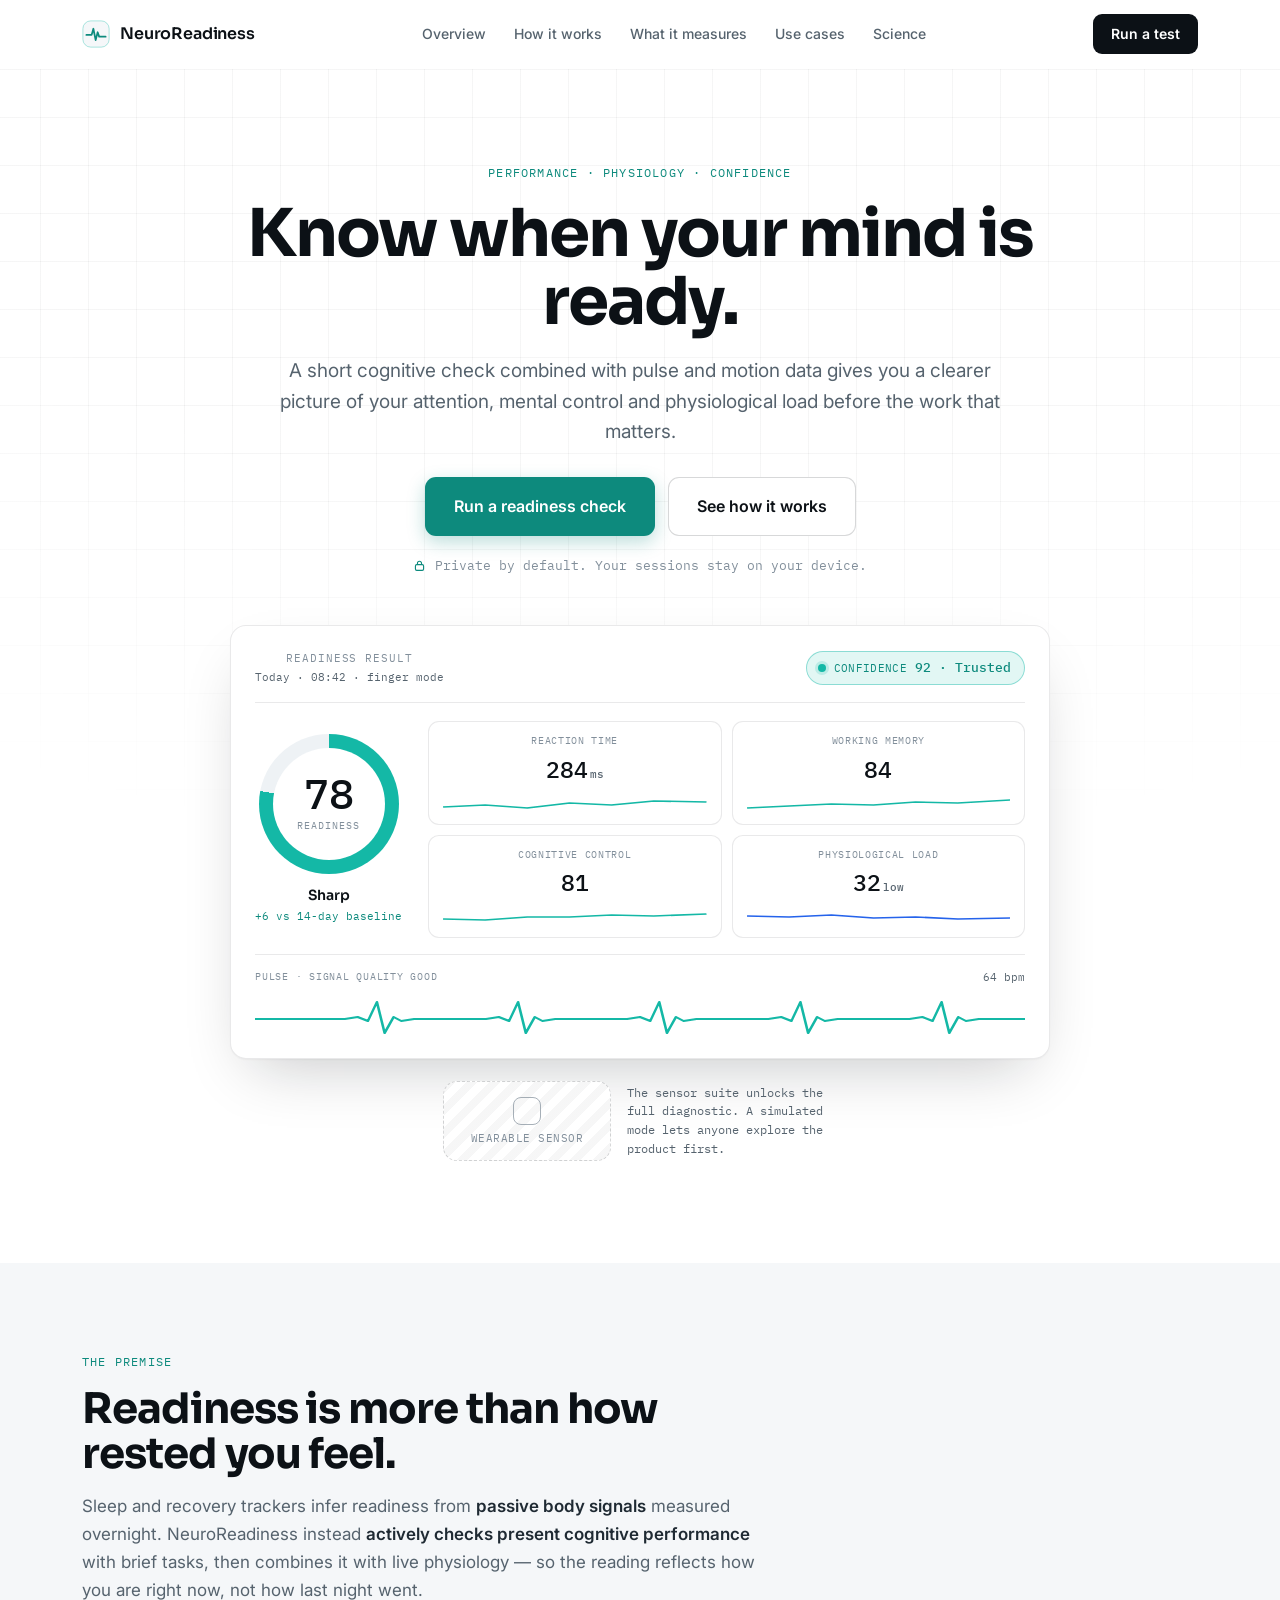
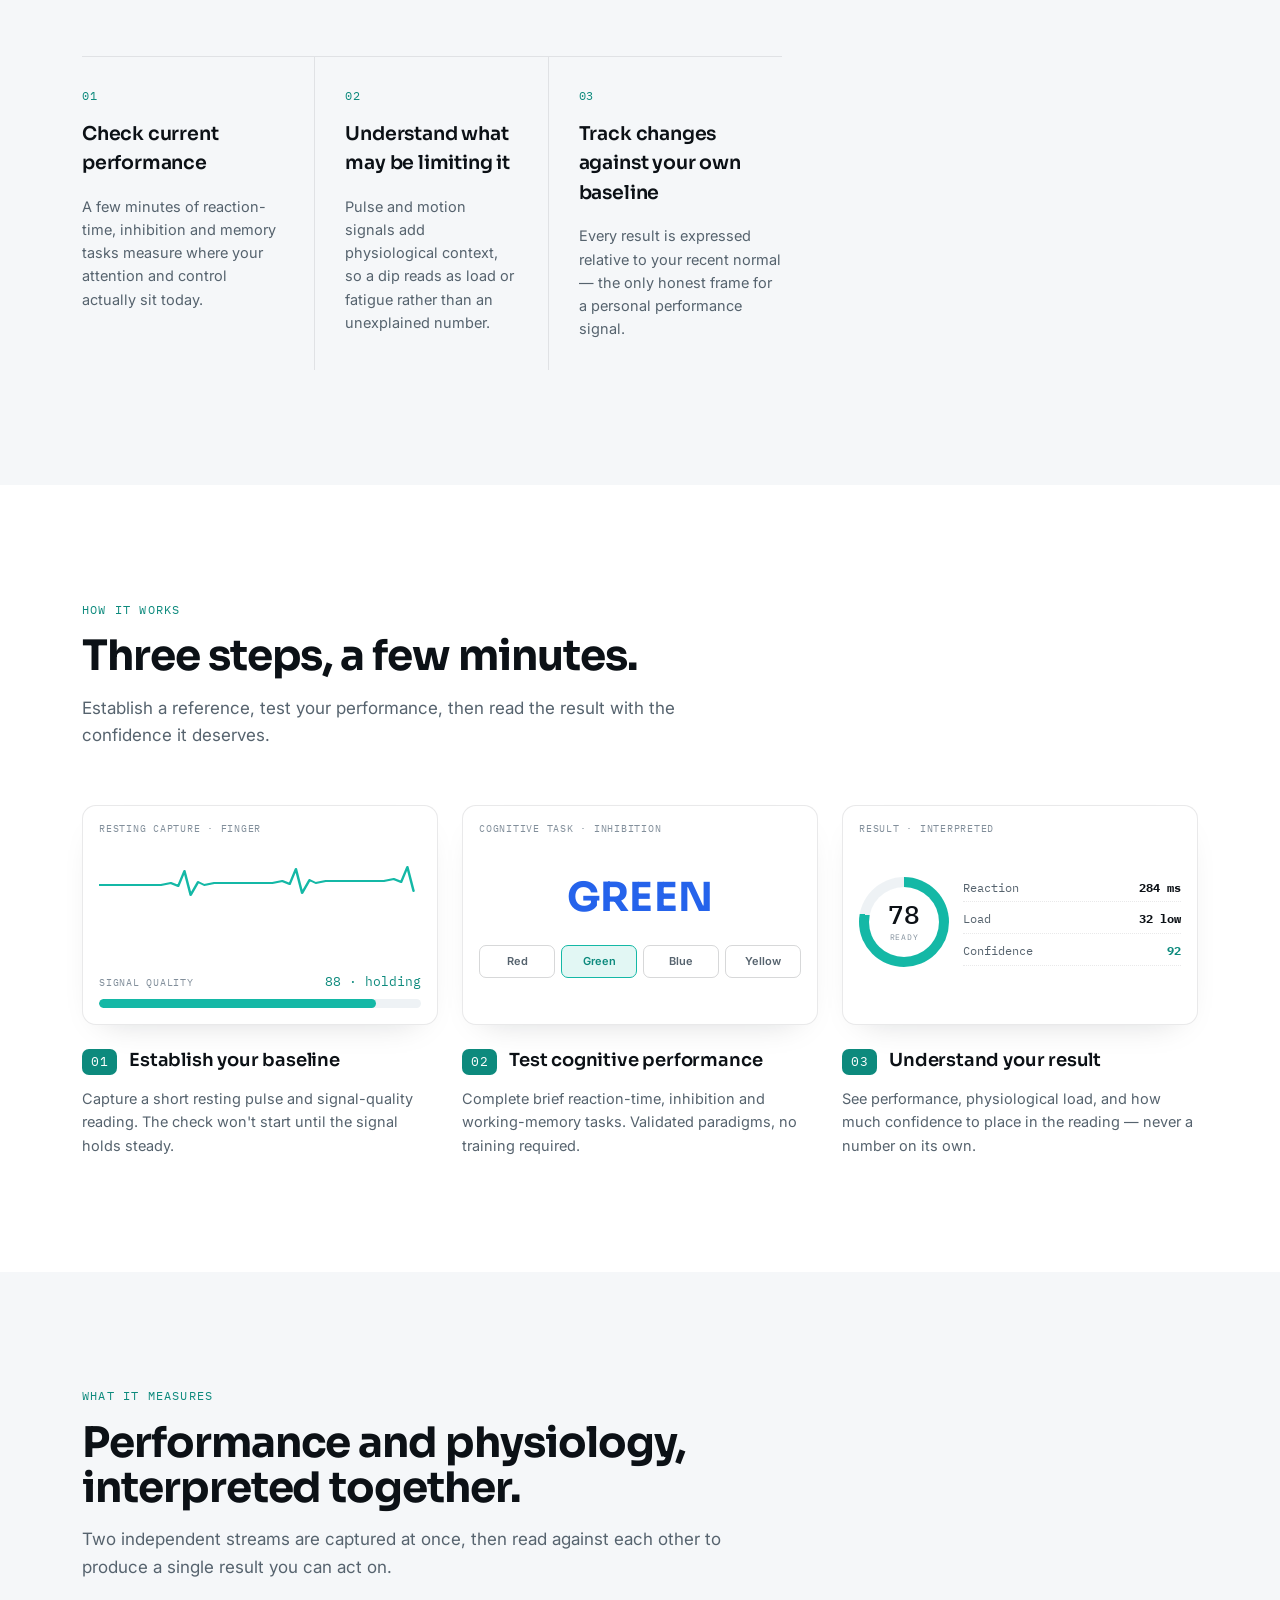
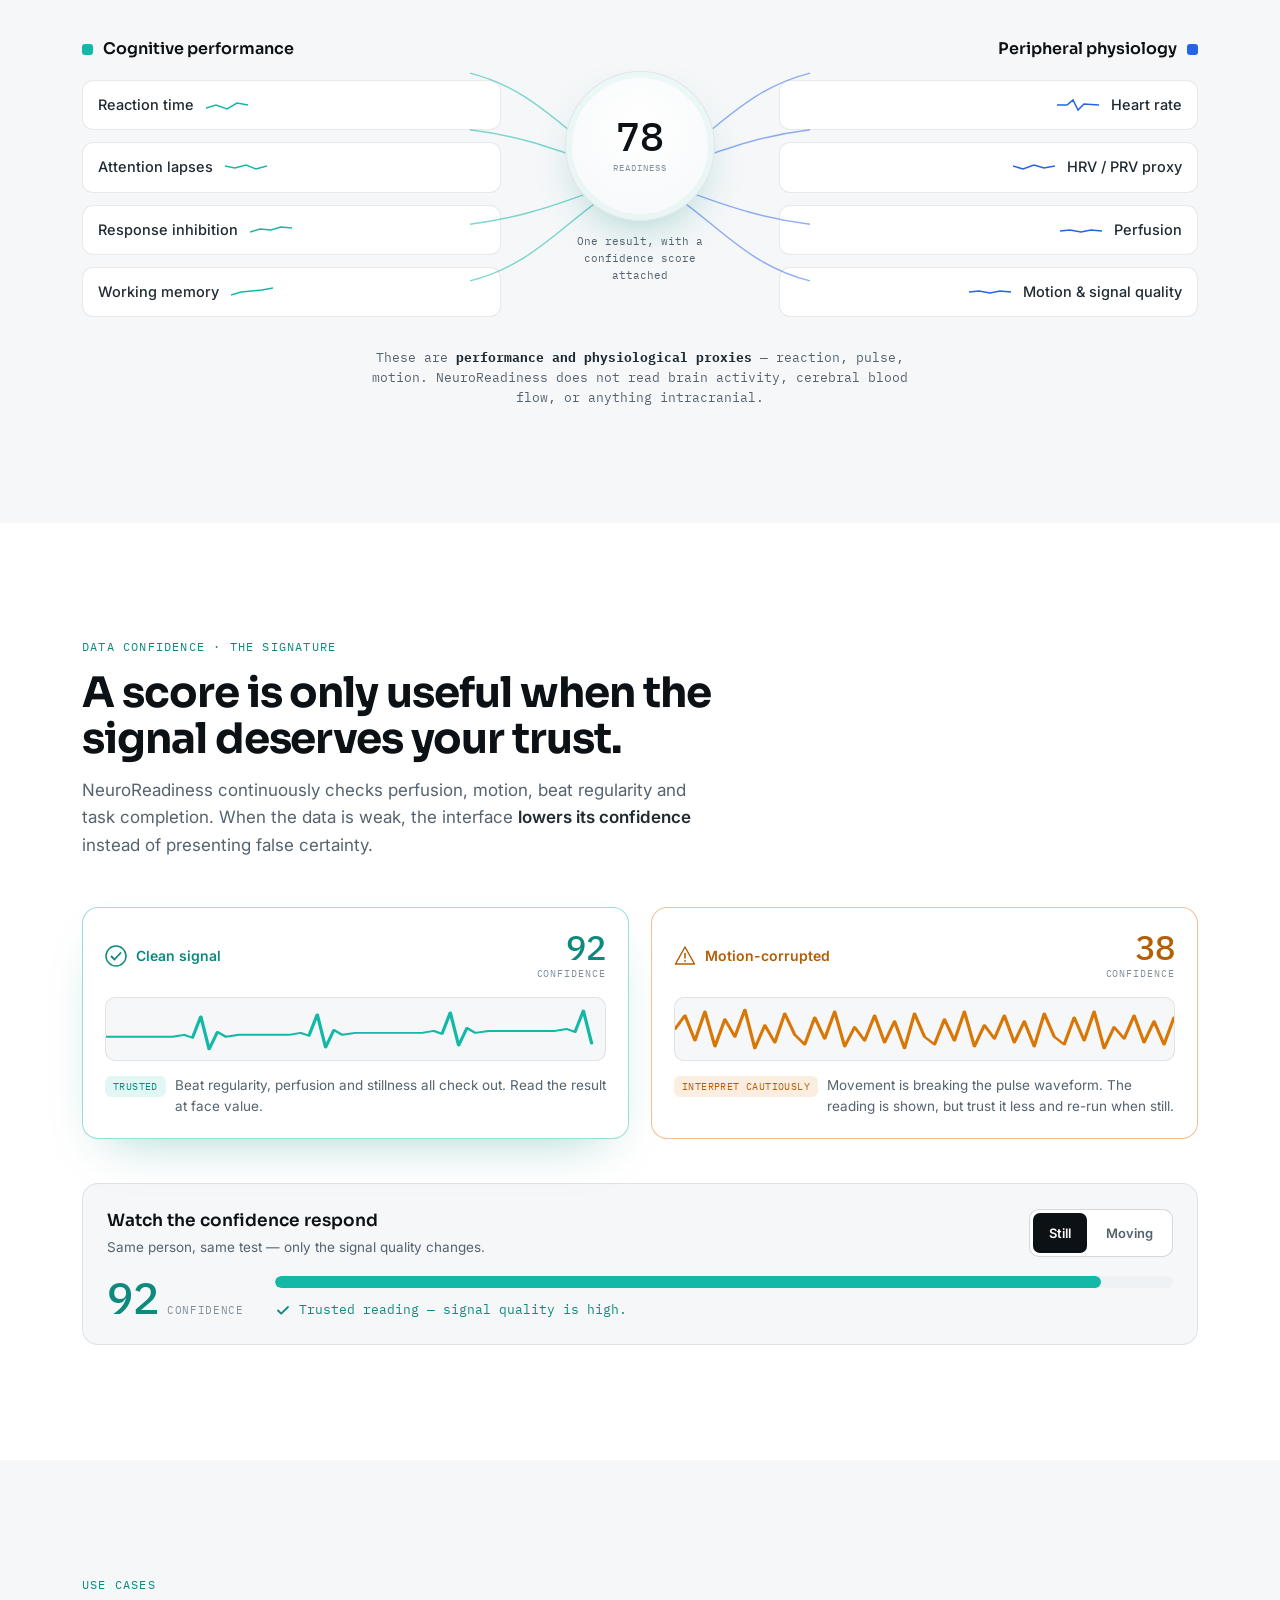
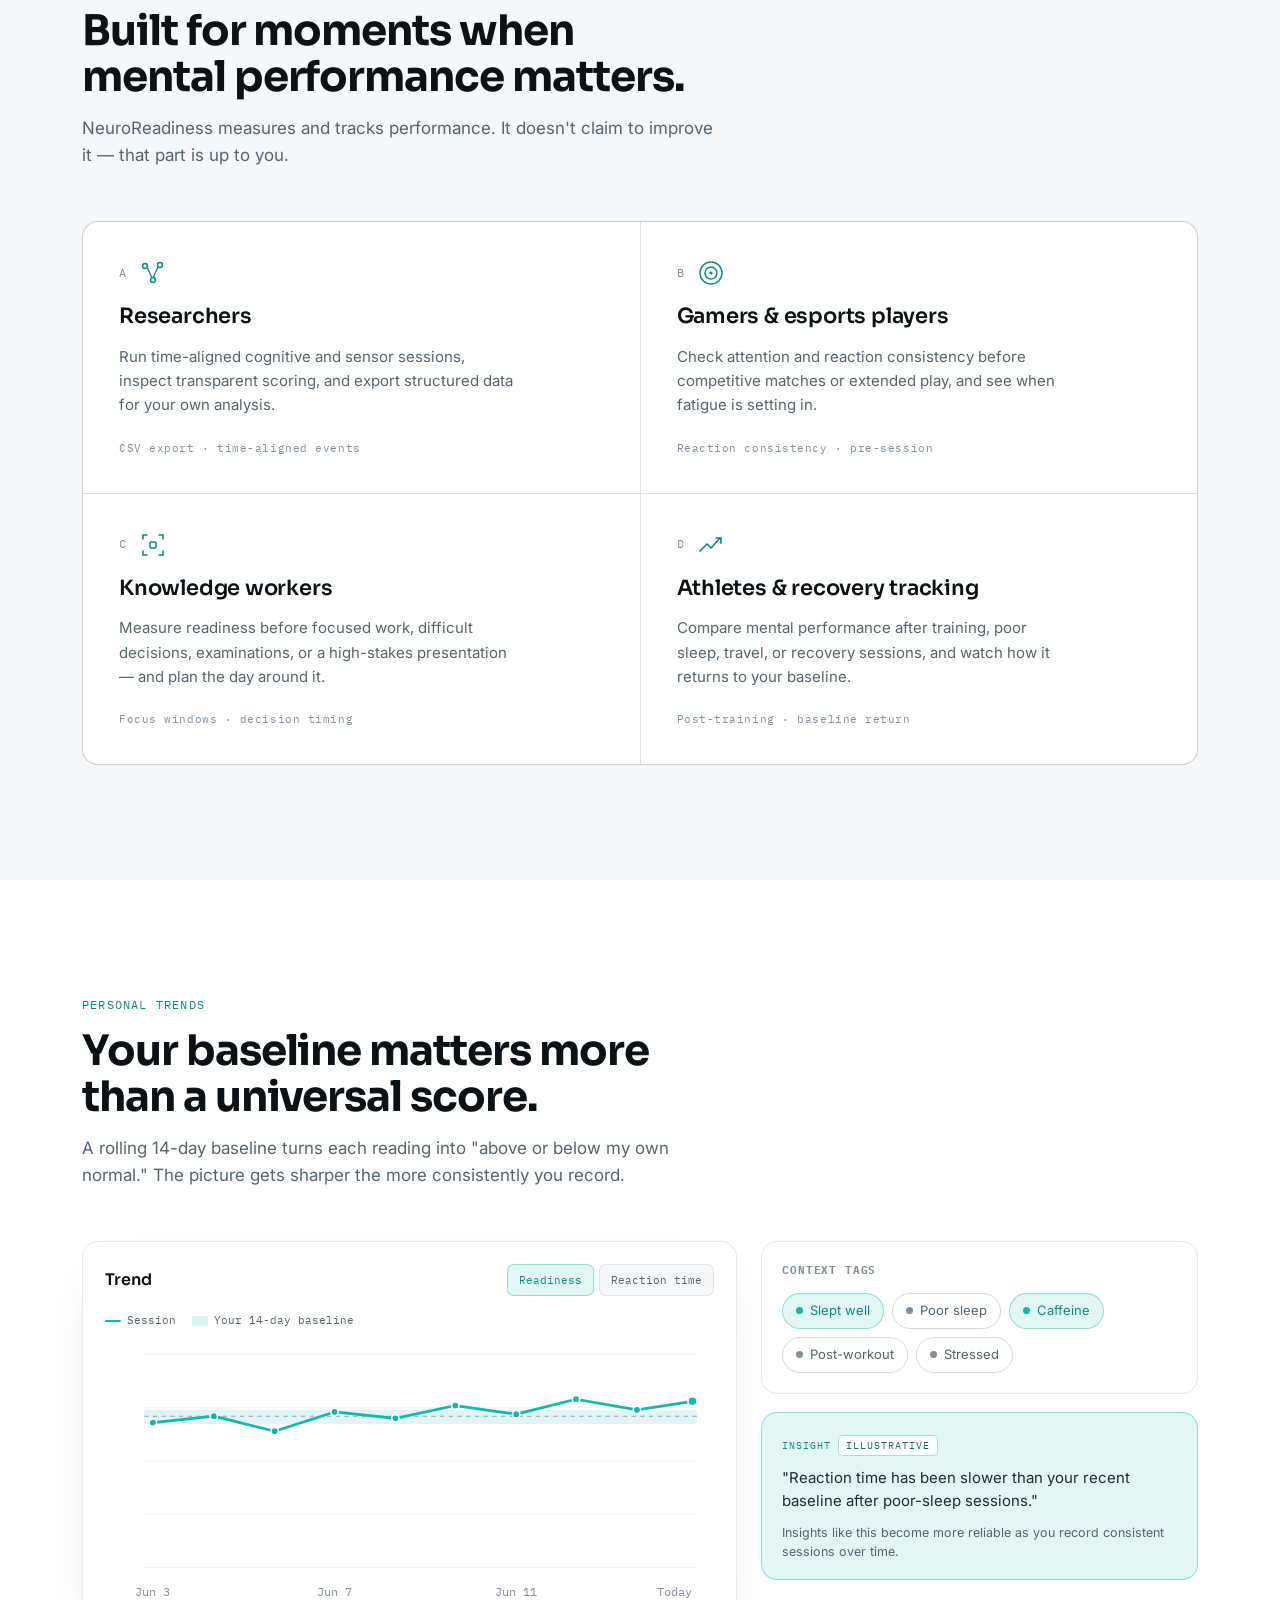
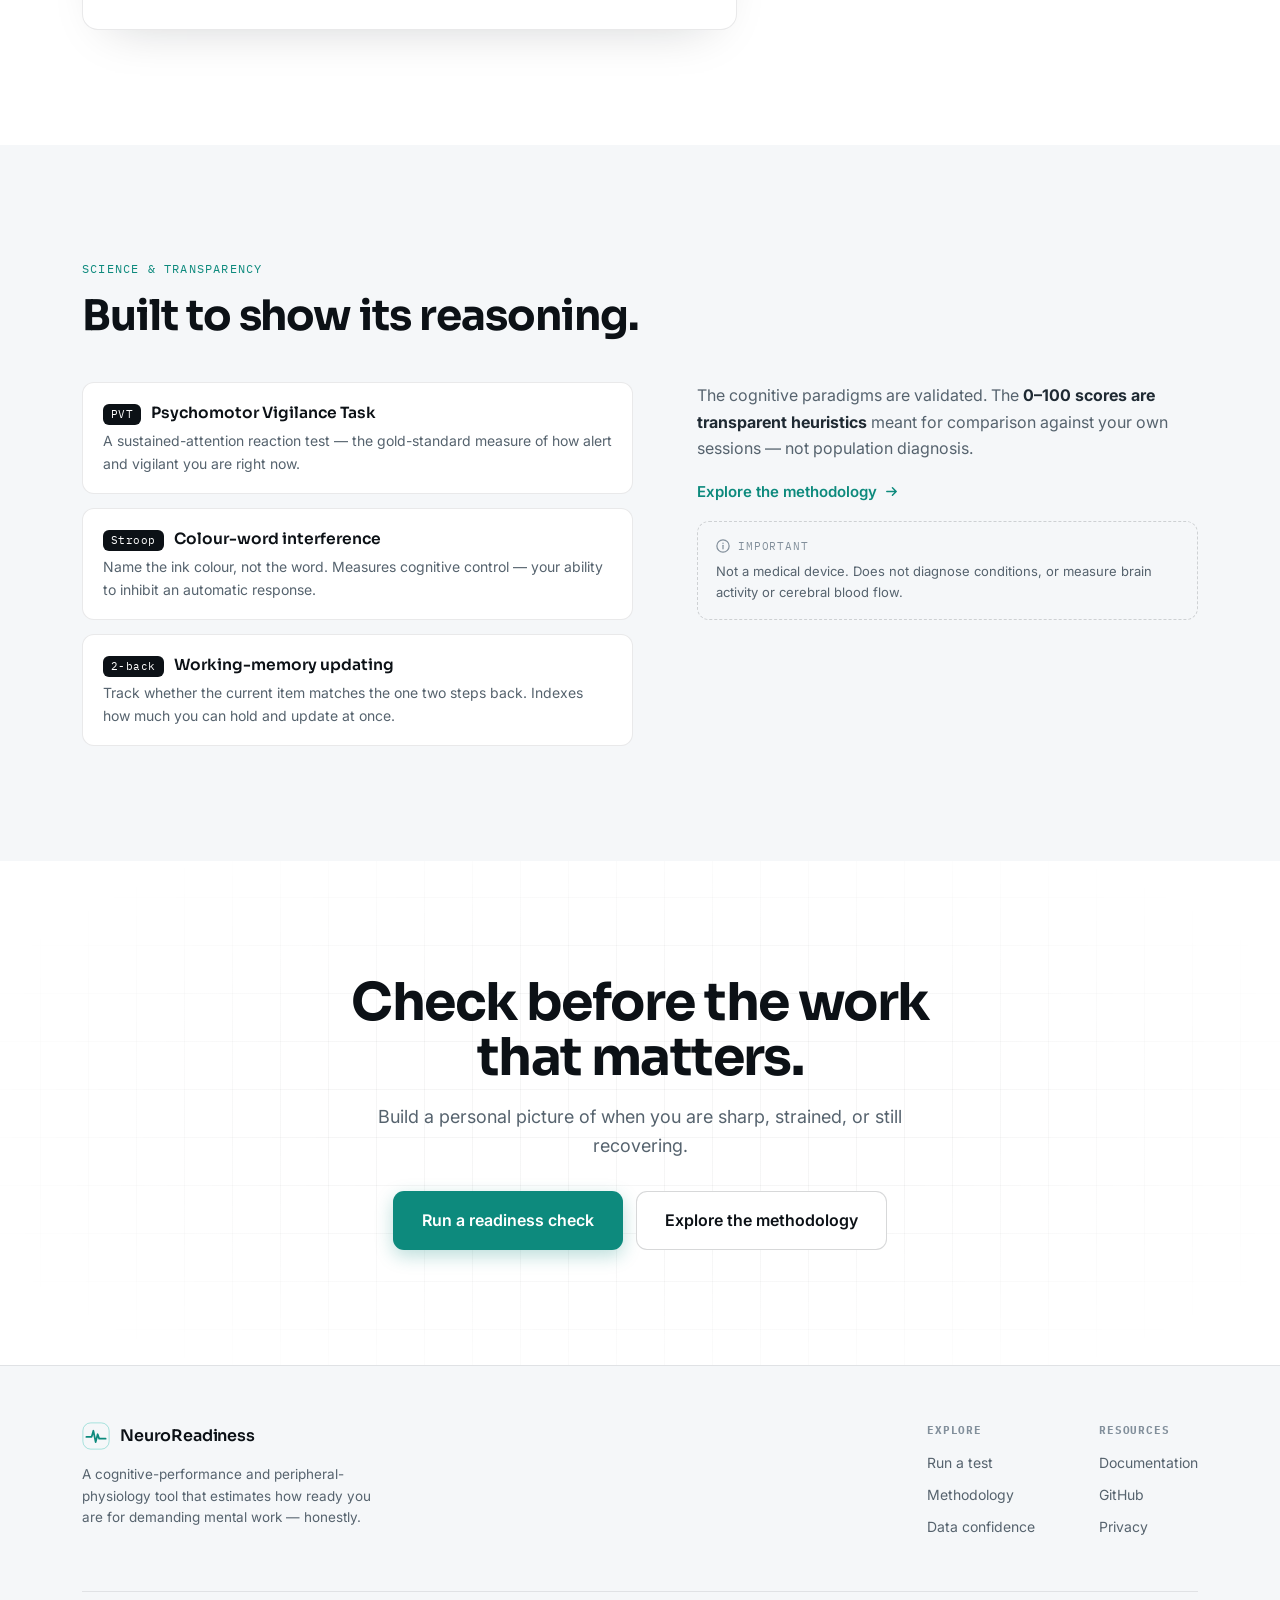
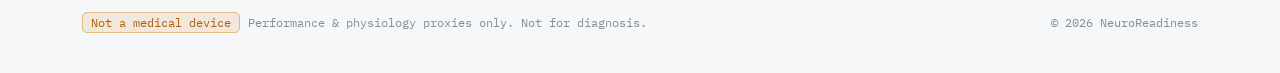
==== index.html @ b03b4e3f "Deploy: nav overview and mobile measures fix" ====
<!DOCTYPE html>
<html lang="en">
<head>
<meta charset="UTF-8" />
<meta name="viewport" content="width=device-width, initial-scale=1.0" />
<title>NeuroReadiness — Know when your mind is ready</title>
<meta name="description" content="A short cognitive check combined with pulse and motion data estimates how ready you are for demanding mental work — and tells you how much to trust the reading." />
<link rel="preconnect" href="https://fonts.googleapis.com" />
<link rel="preconnect" href="https://fonts.gstatic.com" crossorigin />
<link href="https://fonts.googleapis.com/css2?family=Inter:wght@400;500;600;700&family=Sora:wght@500;600;700&family=IBM+Plex+Mono:wght@400;500&display=swap" rel="stylesheet" />
<link rel="stylesheet" href="css/landing.css" />
<!-- PWA: installable + offline. SW only registers over http/https, so the file:// demo is unaffected. -->
<link rel="manifest" href="manifest.webmanifest" />
<meta name="theme-color" content="#ffffff" />
<link rel="icon" href="icons/icon.svg" type="image/svg+xml" />
<link rel="apple-touch-icon" href="icons/icon.svg" />
<meta name="apple-mobile-web-app-capable" content="yes" />
<meta name="apple-mobile-web-app-title" content="NeuroReadiness" />
</head>
<body>

<!-- ============================ NAV ============================ -->
<header class="nav" id="top">
  <div class="wrap nav-inner">
    <a class="brand" href="#top" aria-label="NeuroReadiness home">
      <svg class="mark" viewBox="0 0 32 32" fill="none" aria-hidden="true"><rect x="1" y="1" width="30" height="30" rx="9" fill="#f5f7f9" stroke="rgba(20,184,166,0.4)"/><path d="M5 17 H11 l2-7 2.6 13 2.3-9 1.7 5 H27" stroke="#0d8a7d" stroke-width="2" stroke-linecap="round" stroke-linejoin="round" fill="none"/></svg>
      <span class="name">NeuroReadiness</span>
    </a>
    <nav class="nav-links" aria-label="Primary">
      <a href="#product">Overview</a>
      <a href="#how">How it works</a>
      <a href="#measures">What it measures</a>
      <a href="#cases">Use cases</a>
      <a href="#science">Science</a>
    </nav>
    <div class="nav-right">
      <a class="nav-cta" href="sensor-setup.html">Run a test</a>
      <button class="nav-burger" aria-label="Toggle menu" aria-expanded="false"><span></span><span></span><span></span></button>
    </div>
  </div>
</header>

<main>

<!-- ============================ HERO ============================ -->
<section class="hero" id="product">
  <div class="hero-grid-bg" aria-hidden="true"></div>
  <div class="wrap hero-inner">
    <span class="eyebrow reveal in">Performance · physiology · confidence</span>
    <h1 class="hero-title reveal in d1">Know when your mind is ready.</h1>
    <p class="hero-lede reveal in d2">A short cognitive check combined with pulse and motion data gives you a clearer picture of your attention, mental control and physiological load before the work that matters.</p>
    <div class="hero-actions reveal in d3">
      <a class="btn btn-primary btn-lg" href="sensor-setup.html">Run a readiness check</a>
      <a class="btn btn-ghost btn-lg" href="#how">See how it works</a>
    </div>
    <p class="trust reveal in d4">
      <svg class="lock" viewBox="0 0 16 16" fill="none" aria-hidden="true"><rect x="3" y="7" width="10" height="7" rx="1.6" stroke="currentColor" stroke-width="1.4"/><path d="M5.5 7V5.2a2.5 2.5 0 0 1 5 0V7" stroke="currentColor" stroke-width="1.4"/></svg>
      Private by default. Your sessions stay on your device.
    </p>

    <!-- product composition: results dashboard -->
    <div class="hero-device reveal in d3">
      <div class="dash" role="img" aria-label="NeuroReadiness results dashboard: readiness 78 out of 100, plus or minus 6 above the 14-day baseline; reaction time 284 milliseconds; working memory 84; cognitive control 81; physiological load 32 (low); data confidence 92, a trusted reading; resting pulse 64 bpm with good signal quality.">
        <div class="dash-top">
          <div>
            <div class="dt-label">Readiness result</div>
            <div class="dt-when">Today · 08:42 · finger mode</div>
          </div>
          <div class="conf-pill">
            <span class="cdot"></span>
            <span class="ctxt">CONFIDENCE</span>
            <span class="cnum"><span data-count="92">92</span> · Trusted</span>
          </div>
        </div>
        <div class="dash-body">
          <div>
            <div class="ring-wrap">
              <div class="ring"><div class="ring-inner"><div class="rv" data-count="78">78</div><div class="rl">Readiness</div></div></div>
            </div>
            <div class="ring-cap"><div class="rc-big">Sharp</div><div class="rc-sub">+6 vs 14-day baseline</div></div>
          </div>
          <div class="metrics">
            <div class="metric">
              <div class="m-label">Reaction time</div>
              <div class="m-value">284<span class="u">ms</span></div>
              <svg class="m-spark" viewBox="0 0 100 16" preserveAspectRatio="none" aria-hidden="true"><polyline points="0,11 16,9 32,12 48,7 64,9 80,5 100,6" fill="none" stroke="#14b8a6" stroke-width="1.6"/></svg>
            </div>
            <div class="metric">
              <div class="m-label">Working memory</div>
              <div class="m-value">84</div>
              <svg class="m-spark" viewBox="0 0 100 16" preserveAspectRatio="none" aria-hidden="true"><polyline points="0,12 16,10 32,8 48,9 64,6 80,7 100,4" fill="none" stroke="#14b8a6" stroke-width="1.6"/></svg>
            </div>
            <div class="metric">
              <div class="m-label">Cognitive control</div>
              <div class="m-value">81</div>
              <svg class="m-spark" viewBox="0 0 100 16" preserveAspectRatio="none" aria-hidden="true"><polyline points="0,10 16,11 32,8 48,8 64,6 80,7 100,5" fill="none" stroke="#14b8a6" stroke-width="1.6"/></svg>
            </div>
            <div class="metric">
              <div class="m-label">Physiological load</div>
              <div class="m-value">32<span class="u">low</span></div>
              <svg class="m-spark" viewBox="0 0 100 16" preserveAspectRatio="none" aria-hidden="true"><polyline points="0,7 16,8 32,6 48,9 64,8 80,10 100,9" fill="none" stroke="#2563eb" stroke-width="1.6"/></svg>
            </div>
          </div>
        </div>
        <div class="dash-trace">
          <div class="tr-head"><span class="tr-label">Pulse · signal quality good</span><span class="tr-hr">64 bpm</span></div>
          <svg viewBox="0 0 600 42" preserveAspectRatio="none" aria-hidden="true"><path d="M0,27 H70 l10,-2 8,4 7,-19 6,31 7,-16 6,4 10,-2 H180 l10,-2 8,4 7,-19 6,31 7,-16 6,4 10,-2 H290 l10,-2 8,4 7,-19 6,31 7,-16 6,4 10,-2 H400 l10,-2 8,4 7,-19 6,31 7,-16 6,4 10,-2 H510 l10,-2 8,4 7,-19 6,31 7,-16 6,4 10,-2 H600" fill="none" stroke="#14b8a6" stroke-width="2" stroke-linecap="round" stroke-linejoin="round"/></svg>
        </div>
      </div>
      <div class="hero-sensor">
        <div class="ph" style="width:168px;height:80px;"><div class="ph-icon"></div><div class="ph-cap">wearable sensor</div></div>
        <p class="ph-note">The sensor suite unlocks the full diagnostic. A simulated mode lets anyone explore the product first.</p>
      </div>
    </div>
  </div>
</section>

<!-- ====================== PRODUCT PROMISE ====================== -->
<section class="promise alt">
  <div class="wrap">
    <div class="section-head promise-lede reveal">
      <span class="eyebrow">The premise</span>
      <h2 class="section-title">Readiness is more than how rested you feel.</h2>
      <p>Sleep and recovery trackers infer readiness from <strong>passive body signals</strong> measured overnight. NeuroReadiness instead <strong>actively checks present cognitive performance</strong> with brief tasks, then combines it with live physiology — so the reading reflects how you are right now, not how last night went.</p>
    <div class="outcomes">
      <div class="outcome reveal d1">
        <div class="o-num">01</div>
        <h3>Check current performance</h3>
        <p>A few minutes of reaction-time, inhibition and memory tasks measure where your attention and control actually sit today.</p>
      </div>
      <div class="outcome reveal d2">
        <div class="o-num">02</div>
        <h3>Understand what may be limiting it</h3>
        <p>Pulse and motion signals add physiological context, so a dip reads as load or fatigue rather than an unexplained number.</p>
      </div>
      <div class="outcome reveal d3">
        <div class="o-num">03</div>
        <h3>Track changes against your own baseline</h3>
        <p>Every result is expressed relative to your recent normal — the only honest frame for a personal performance signal.</p>
      </div>
    </div>
  </div>
</section>

<!-- ======================= HOW IT WORKS ======================= -->
<section class="how" id="how">
  <div class="wrap">
    <div class="section-head reveal">
      <span class="eyebrow">How it works</span>
      <h2 class="section-title">Three steps, a few minutes.</h2>
      <p class="section-lede">Establish a reference, test your performance, then read the result with the confidence it deserves.</p>
    </div>
    <div class="steps">
      <!-- 01 baseline -->
      <div class="step reveal d1">
        <div class="step-screen" aria-hidden="true">
          <div class="mini-label">Resting capture · finger</div>
          <svg class="mini-pulse" viewBox="0 0 260 60" preserveAspectRatio="none"><path d="M0,38 H50 l8,-2 6,3 5,-15 5,24 6,-13 5,3 8,-2 H140 l8,-2 6,3 5,-15 5,24 6,-13 5,3 8,-2 H230 l8,-2 6,3 5,-15 5,24" fill="none" stroke="#14b8a6" stroke-width="2" stroke-linecap="round" stroke-linejoin="round"/></svg>
          <div class="qmeter">
            <div class="qmeter-row"><span class="mini-label">Signal quality</span><span class="qmeter-val">88 · holding</span></div>
            <div class="qmeter-track"><div class="qmeter-fill"></div></div>
          </div>
        </div>
        <div class="step-meta"><span class="step-num">01</span><h3>Establish your baseline</h3></div>
        <p>Capture a short resting pulse and signal-quality reading. The check won't start until the signal holds steady.</p>
      </div>
      <!-- 02 test -->
      <div class="step reveal d2">
        <div class="step-screen" aria-hidden="true">
          <div class="mini-label">Cognitive task · inhibition</div>
          <div class="stroop-mini">
            <div class="stroop-word" style="color:#2563eb;">GREEN</div>
            <div class="stroop-chips">
              <div class="stroop-chip">Red</div>
              <div class="stroop-chip on">Green</div>
              <div class="stroop-chip">Blue</div>
              <div class="stroop-chip">Yellow</div>
            </div>
          </div>
        </div>
        <div class="step-meta"><span class="step-num">02</span><h3>Test cognitive performance</h3></div>
        <p>Complete brief reaction-time, inhibition and working-memory tasks. Validated paradigms, no training required.</p>
      </div>
      <!-- 03 result -->
      <div class="step reveal d3">
        <div class="step-screen" aria-hidden="true">
          <div class="mini-label">Result · interpreted</div>
          <div class="result-mini">
            <div class="rm-ring">
              <div class="ring"><div class="ring-inner"><div class="rv">78</div><div class="rl">Ready</div></div></div>
            </div>
            <div class="rm-side">
              <div class="rm-line"><span>Reaction</span><b>284 ms</b></div>
              <div class="rm-line"><span>Load</span><b>32 low</b></div>
              <div class="rm-line conf"><span>Confidence</span><b>92</b></div>
            </div>
          </div>
        </div>
        <div class="step-meta"><span class="step-num">03</span><h3>Understand your result</h3></div>
        <p>See performance, physiological load, and how much confidence to place in the reading — never a number on its own.</p>
      </div>
    </div>
  </div>
</section>

<!-- ===================== WHAT IT MEASURES ===================== -->
<section class="measures alt" id="measures">
  <div class="wrap">
    <div class="section-head reveal" style="max-width:64ch;">
      <span class="eyebrow">What it measures</span>
      <h2 class="section-title">Performance and physiology, interpreted together.</h2>
      <p class="section-lede">Two independent streams are captured at once, then read against each other to produce a single result you can act on.</p>
    </div>

    <div class="measure-stage reveal d1">
      <!-- cognitive stream -->
      <div class="stream cog">
        <div class="stream-title"><span class="st-dot"></span><h3>Cognitive performance</h3></div>
        <div class="stream-item">Reaction time<svg class="si-spark" viewBox="0 0 42 18" preserveAspectRatio="none" aria-hidden="true"><polyline points="0,12 10,9 21,13 31,7 42,9" fill="none" stroke="#14b8a6" stroke-width="1.5"/></svg></div>
        <div class="stream-item">Attention lapses<svg class="si-spark" viewBox="0 0 42 18" preserveAspectRatio="none" aria-hidden="true"><polyline points="0,8 10,10 21,7 31,11 42,8" fill="none" stroke="#14b8a6" stroke-width="1.5"/></svg></div>
        <div class="stream-item">Response inhibition<svg class="si-spark" viewBox="0 0 42 18" preserveAspectRatio="none" aria-hidden="true"><polyline points="0,11 10,8 21,9 31,6 42,7" fill="none" stroke="#14b8a6" stroke-width="1.5"/></svg></div>
        <div class="stream-item">Working memory<svg class="si-spark" viewBox="0 0 42 18" preserveAspectRatio="none" aria-hidden="true"><polyline points="0,12 10,9 21,8 31,7 42,5" fill="none" stroke="#14b8a6" stroke-width="1.5"/></svg></div>
      </div>

      <!-- converging core -->
      <div class="measure-core">
        <svg viewBox="0 0 380 360" preserveAspectRatio="xMidYMid meet" aria-hidden="true" style="position:absolute;left:50%;top:50%;transform:translate(-50%,-50%);width:360px;height:340px;max-width:none;z-index:1;pointer-events:none;overflow:visible;">
          <path d="M10,70 C90,90 120,150 190,180" data-draw data-dur="900" stroke="#14b8a6" stroke-width="1.5" fill="none" opacity="0.55"/>
          <path d="M10,130 C90,140 130,165 190,180" data-draw data-dur="900" data-delay="80" stroke="#14b8a6" stroke-width="1.5" fill="none" opacity="0.55"/>
          <path d="M10,230 C90,220 130,195 190,180" data-draw data-dur="900" data-delay="160" stroke="#14b8a6" stroke-width="1.5" fill="none" opacity="0.55"/>
          <path d="M10,290 C90,270 120,210 190,180" data-draw data-dur="900" data-delay="240" stroke="#14b8a6" stroke-width="1.5" fill="none" opacity="0.55"/>
          <path d="M370,70 C290,90 260,150 190,180" data-draw data-dur="900" stroke="#2563eb" stroke-width="1.5" fill="none" opacity="0.5"/>
          <path d="M370,130 C290,140 250,165 190,180" data-draw data-dur="900" data-delay="80" stroke="#2563eb" stroke-width="1.5" fill="none" opacity="0.5"/>
          <path d="M370,230 C290,220 250,195 190,180" data-draw data-dur="900" data-delay="160" stroke="#2563eb" stroke-width="1.5" fill="none" opacity="0.5"/>
          <path d="M370,290 C290,270 260,210 190,180" data-draw data-dur="900" data-delay="240" stroke="#2563eb" stroke-width="1.5" fill="none" opacity="0.5"/>
        </svg>
        <div class="core-node">
          <div>
            <div class="cn-v">78</div>
            <div class="cn-l">Readiness</div>
          </div>
        </div>
        <div class="core-cap">One result, with a confidence score attached</div>
      </div>

      <!-- physiology stream -->
      <div class="stream phys">
        <div class="stream-title" style="justify-content:flex-end;"><h3>Peripheral physiology</h3><span class="st-dot"></span></div>
        <div class="stream-item">Heart rate<svg class="si-spark" viewBox="0 0 42 18" preserveAspectRatio="none" aria-hidden="true"><polyline points="0,9 10,9 16,4 21,14 27,8 42,9" fill="none" stroke="#2563eb" stroke-width="1.5"/></svg></div>
        <div class="stream-item">HRV / PRV proxy<svg class="si-spark" viewBox="0 0 42 18" preserveAspectRatio="none" aria-hidden="true"><polyline points="0,8 10,11 21,7 31,10 42,8" fill="none" stroke="#2563eb" stroke-width="1.5"/></svg></div>
        <div class="stream-item">Perfusion<svg class="si-spark" viewBox="0 0 42 18" preserveAspectRatio="none" aria-hidden="true"><polyline points="0,10 10,9 21,11 31,9 42,10" fill="none" stroke="#2563eb" stroke-width="1.5"/></svg></div>
        <div class="stream-item">Motion &amp; signal quality<svg class="si-spark" viewBox="0 0 42 18" preserveAspectRatio="none" aria-hidden="true"><polyline points="0,9 10,8 21,10 31,8 42,9" fill="none" stroke="#2563eb" stroke-width="1.5"/></svg></div>
      </div>
    </div>

    <p class="measure-note reveal">These are <b>performance and physiological proxies</b> — reaction, pulse, motion. NeuroReadiness does not read brain activity, cerebral blood flow, or anything intracranial.</p>
  </div>
</section>

<!-- ====================== DATA CONFIDENCE ====================== -->
<section class="conf-section" id="confidence">
  <div class="wrap">
    <div class="section-head reveal">
      <span class="eyebrow">Data confidence · the signature</span>
      <h2 class="section-title">A score is only useful when the signal deserves your trust.</h2>
      <p class="section-lede">NeuroReadiness continuously checks perfusion, motion, beat regularity and task completion. When the data is weak, the interface <strong>lowers its confidence</strong> instead of presenting false certainty.</p>
    </div>

    <div class="conf-compare">
      <!-- clean -->
      <div class="conf-card clean reveal d1">
        <div class="conf-card-head">
          <span class="cc-state"><svg class="cc-ico" viewBox="0 0 22 22" fill="none" aria-hidden="true"><circle cx="11" cy="11" r="10" stroke="currentColor" stroke-width="1.5"/><path d="M6.5 11.5l3 3L15.5 8" stroke="currentColor" stroke-width="1.8" stroke-linecap="round" stroke-linejoin="round"/></svg>Clean signal</span>
          <div class="cc-conf"><div class="ccv">92</div><div class="ccl">Confidence</div></div>
        </div>
        <div class="cc-trace"><svg viewBox="0 0 300 64" preserveAspectRatio="none" aria-hidden="true"><path d="M0,40 H40 l7,-2 5,3 5,-22 5,34 5,-18 5,5 8,-2 H110 l7,-2 5,3 5,-22 5,34 5,-18 5,5 8,-2 H190 l7,-2 5,3 5,-22 5,34 5,-18 5,5 8,-2 H270 l7,-2 5,3 5,-22 5,34" fill="none" stroke="#14b8a6" stroke-width="2" stroke-linecap="round" stroke-linejoin="round"/></svg></div>
        <div class="cc-verdict"><span class="v-badge">Trusted</span><p>Beat regularity, perfusion and stillness all check out. Read the result at face value.</p></div>
      </div>
      <!-- dirty -->
      <div class="conf-card dirty reveal d2">
        <div class="conf-card-head">
          <span class="cc-state"><svg class="cc-ico" viewBox="0 0 22 22" fill="none" aria-hidden="true"><path d="M11 2 1.5 19h19L11 2z" stroke="currentColor" stroke-width="1.5" stroke-linejoin="round"/><path d="M11 8.5v4.5" stroke="currentColor" stroke-width="1.6" stroke-linecap="round"/><circle cx="11" cy="16" r=".9" fill="currentColor"/></svg>Motion-corrupted</span>
          <div class="cc-conf"><div class="ccv">38</div><div class="ccl">Confidence</div></div>
        </div>
        <div class="cc-trace"><svg viewBox="0 0 300 64" preserveAspectRatio="none" aria-hidden="true"><path d="M0,32 6,18 12,44 18,14 24,50 30,22 36,40 42,12 48,52 54,28 60,46 66,16 72,38 78,48 84,20 90,42 96,14 102,50 108,30 114,44 120,18 126,46 132,24 138,52 144,16 150,40 156,48 162,22 168,44 174,14 180,50 186,28 192,42 198,18 204,46 210,24 216,50 222,16 228,40 234,48 240,20 246,44 252,14 258,52 264,30 270,42 276,18 282,46 288,24 294,48 300,20" fill="none" stroke="#d97706" stroke-width="2" stroke-linecap="round" stroke-linejoin="round"/></svg></div>
        <div class="cc-verdict"><span class="v-badge">Interpret cautiously</span><p>Movement is breaking the pulse waveform. The reading is shown, but trust it less and re-run when still.</p></div>
      </div>
    </div>

    <!-- live signal demo -->
    <div class="signal-demo reveal">
      <div class="signal-demo-top">
        <div>
          <h3>Watch the confidence respond</h3>
          <p>Same person, same test — only the signal quality changes.</p>
        </div>
        <div class="seg" role="group" aria-label="Signal condition">
          <button data-state="clean" class="on" aria-pressed="true">Still</button>
          <button data-state="motion" aria-pressed="false">Moving</button>
        </div>
      </div>
      <div class="signal-meter-wrap">
        <div class="signal-readout"><span class="sr-num">92</span><span class="sr-lbl">Confidence</span></div>
        <div class="signal-bar">
          <div class="signal-bar-track"><div class="signal-bar-fill" style="width:92%;"></div></div>
          <div class="signal-verdict"><svg class="sv-ico" viewBox="0 0 16 16" fill="none" aria-hidden="true"><path d="M3 8.5l3.2 3.2L13 5" stroke="currentColor" stroke-width="1.8" stroke-linecap="round" stroke-linejoin="round"/></svg><span class="sv-txt">Trusted reading — signal quality is high.</span></div>
        </div>
      </div>
    </div>
  </div>
</section>

<!-- ========================= USE CASES ========================= -->
<section class="cases-section alt" id="cases">
  <div class="wrap">
    <div class="section-head reveal">
      <span class="eyebrow">Use cases</span>
      <h2 class="section-title">Built for moments when mental performance matters.</h2>
      <p class="section-lede">NeuroReadiness measures and tracks performance. It doesn't claim to improve it — that part is up to you.</p>
    </div>
    <div class="cases">
      <article class="case reveal d1">
        <div class="case-top">
          <span class="case-idx">A</span>
          <svg class="case-glyph" viewBox="0 0 30 30" fill="none" aria-hidden="true"><circle cx="7" cy="8" r="2.4" stroke="currentColor" stroke-width="1.5"/><circle cx="22" cy="7" r="2.4" stroke="currentColor" stroke-width="1.5"/><circle cx="15" cy="22" r="2.4" stroke="currentColor" stroke-width="1.5"/><path d="M9 9l5 11M20 9l-5 11" stroke="currentColor" stroke-width="1.3"/></svg>
        </div>
        <h3>Researchers</h3>
        <p>Run time-aligned cognitive and sensor sessions, inspect transparent scoring, and export structured data for your own analysis.</p>
        <div class="case-tag">CSV export · time-aligned events</div>
      </article>
      <article class="case reveal d2">
        <div class="case-top">
          <span class="case-idx">B</span>
          <svg class="case-glyph" viewBox="0 0 30 30" fill="none" aria-hidden="true"><circle cx="15" cy="15" r="11" stroke="currentColor" stroke-width="1.5"/><circle cx="15" cy="15" r="6" stroke="currentColor" stroke-width="1.5"/><circle cx="15" cy="15" r="1.6" fill="currentColor"/></svg>
        </div>
        <h3>Gamers &amp; esports players</h3>
        <p>Check attention and reaction consistency before competitive matches or extended play, and see when fatigue is setting in.</p>
        <div class="case-tag">Reaction consistency · pre-session</div>
      </article>
      <article class="case reveal d3">
        <div class="case-top">
          <span class="case-idx">C</span>
          <svg class="case-glyph" viewBox="0 0 30 30" fill="none" aria-hidden="true"><path d="M5 9V5h4M25 9V5h-4M5 21v4h4M25 21v4h-4" stroke="currentColor" stroke-width="1.6" stroke-linecap="round"/><rect x="12" y="12" width="6" height="6" rx="1" stroke="currentColor" stroke-width="1.5"/></svg>
        </div>
        <h3>Knowledge workers</h3>
        <p>Measure readiness before focused work, difficult decisions, examinations, or a high-stakes presentation — and plan the day around it.</p>
        <div class="case-tag">Focus windows · decision timing</div>
      </article>
      <article class="case reveal d4">
        <div class="case-top">
          <span class="case-idx">D</span>
          <svg class="case-glyph" viewBox="0 0 30 30" fill="none" aria-hidden="true"><path d="M4 21l7-7 4 4 9-10" stroke="currentColor" stroke-width="1.7" stroke-linecap="round" stroke-linejoin="round"/><path d="M20 8h5v5" stroke="currentColor" stroke-width="1.7" stroke-linecap="round" stroke-linejoin="round"/></svg>
        </div>
        <h3>Athletes &amp; recovery tracking</h3>
        <p>Compare mental performance after training, poor sleep, travel, or recovery sessions, and watch how it returns to your baseline.</p>
        <div class="case-tag">Post-training · baseline return</div>
      </article>
    </div>
  </div>
</section>

<!-- ======================= PERSONAL TRENDS ======================= -->
<section class="trends" id="trends">
  <div class="wrap">
    <div class="section-head reveal">
      <span class="eyebrow">Personal trends</span>
      <h2 class="section-title">Your baseline matters more than a universal score.</h2>
      <p class="section-lede">A rolling 14-day baseline turns each reading into "above or below my own normal." The picture gets sharper the more consistently you record.</p>
    </div>

    <div class="trends-stage">
      <!-- chart panel -->
      <div class="trend-panel reveal d1">
        <div class="trend-panel-head">
          <h3>Trend</h3>
          <div class="trend-tabs" role="tablist" aria-label="Trend metric">
            <button class="trend-tab on" data-metric="readiness" role="tab" aria-selected="true">Readiness</button>
            <button class="trend-tab" data-metric="reaction" role="tab" aria-selected="false">Reaction time</button>
          </div>
        </div>
        <div class="chart-legend">
          <span><span class="lg-line"></span>Session</span>
          <span><span class="lg-band"></span>Your 14-day baseline</span>
        </div>
        <svg class="trend-chart" viewBox="0 0 560 248" role="img" aria-label="Line chart of recent sessions against a shaded 14-day personal baseline band. The readiness trend rises gently above baseline over the last ten sessions.">
          <!-- gridlines -->
          <g aria-hidden="true">
            <line class="grid-line" x1="36" y1="16" x2="544" y2="16"/>
            <line class="grid-line" x1="36" y1="65" x2="544" y2="65"/>
            <line class="grid-line" x1="36" y1="114" x2="544" y2="114"/>
            <line class="grid-line" x1="36" y1="163" x2="544" y2="163"/>
            <line class="grid-line" x1="36" y1="212" x2="544" y2="212"/>
          </g>
          <!-- readiness series -->
          <g data-series="readiness" data-dots>
            <rect class="band" x="36" y="67" width="508" height="13" rx="2"/>
            <line class="baseline" x1="36" y1="72.8" x2="544" y2="72.8"/>
            <path class="series" data-draw data-dur="1200" d="M44,78.7 L100,72.8 L156,86.6 L211,68.9 L267,74.8 L322,63 L378,70.9 L433,57.2 L489,67 L540,59.1"/>
            <g>
              <circle class="dot" cx="44" cy="78.7" r="3.4"/><circle class="dot" cx="100" cy="72.8" r="3.4"/><circle class="dot" cx="156" cy="86.6" r="3.4"/><circle class="dot" cx="211" cy="68.9" r="3.4"/><circle class="dot" cx="267" cy="74.8" r="3.4"/><circle class="dot" cx="322" cy="63" r="3.4"/><circle class="dot" cx="378" cy="70.9" r="3.4"/><circle class="dot" cx="433" cy="57.2" r="3.4"/><circle class="dot" cx="489" cy="67" r="3.4"/><circle class="dot" cx="540" cy="59.1" r="4.2"/>
            </g>
          </g>
          <!-- reaction series (hidden until tab) -->
          <g data-series="reaction" data-dots style="display:none;">
            <rect class="band" x="36" y="94" width="508" height="40" rx="2"/>
            <line class="baseline" x1="36" y1="114" x2="544" y2="114"/>
            <path class="series" data-draw data-dur="1200" d="M44,138.5 L100,118.9 L156,163 L211,109.1 L267,126.25 L322,84.6 L378,114 L433,69.9 L489,99.3 L540,79.7"/>
            <g>
              <circle class="dot" cx="44" cy="138.5" r="3.4"/><circle class="dot" cx="100" cy="118.9" r="3.4"/><circle class="dot" cx="156" cy="163" r="3.4"/><circle class="dot" cx="211" cy="109.1" r="3.4"/><circle class="dot" cx="267" cy="126.25" r="3.4"/><circle class="dot" cx="322" cy="84.6" r="3.4"/><circle class="dot" cx="378" cy="114" r="3.4"/><circle class="dot" cx="433" cy="69.9" r="3.4"/><circle class="dot" cx="489" cy="99.3" r="3.4"/><circle class="dot" cx="540" cy="79.7" r="4.2"/>
            </g>
          </g>
          <!-- x labels -->
          <g aria-hidden="true">
            <text class="axis-txt" x="44" y="238" text-anchor="middle">Jun 3</text>
            <text class="axis-txt" x="211" y="238" text-anchor="middle">Jun 7</text>
            <text class="axis-txt" x="378" y="238" text-anchor="middle">Jun 11</text>
            <text class="axis-txt" x="540" y="238" text-anchor="end">Today</text>
          </g>
        </svg>
      </div>

      <!-- side: tags + insight -->
      <div class="trend-side">
        <div class="trend-card reveal d2">
          <h4>Context tags</h4>
          <div class="tag-cloud">
            <span class="tag on"><span class="td"></span>Slept well</span>
            <span class="tag"><span class="td"></span>Poor sleep</span>
            <span class="tag on"><span class="td"></span>Caffeine</span>
            <span class="tag"><span class="td"></span>Post-workout</span>
            <span class="tag"><span class="td"></span>Stressed</span>
          </div>
        </div>
        <div class="insight reveal d3">
          <div class="ins-label">Insight <span class="ins-tag">Illustrative</span></div>
          <p>"Reaction time has been slower than your recent baseline after poor-sleep sessions."</p>
          <p class="ins-foot">Insights like this become more reliable as you record consistent sessions over time.</p>
        </div>
      </div>
    </div>
  </div>
</section>

<!-- ==================== SCIENCE & TRANSPARENCY ==================== -->
<section class="science alt" id="science">
  <div class="wrap">
    <div class="section-head reveal">
      <span class="eyebrow">Science &amp; transparency</span>
      <h2 class="section-title">Built to show its reasoning.</h2>
    </div>
    <div class="science-grid">
      <div class="method-list reveal d1">
        <div class="method">
          <div class="method-top"><span class="method-abbr">PVT</span><h3>Psychomotor Vigilance Task</h3></div>
          <p>A sustained-attention reaction test — the gold-standard measure of how alert and vigilant you are right now.</p>
        </div>
        <div class="method">
          <div class="method-top"><span class="method-abbr">Stroop</span><h3>Colour-word interference</h3></div>
          <p>Name the ink colour, not the word. Measures cognitive control — your ability to inhibit an automatic response.</p>
        </div>
        <div class="method">
          <div class="method-top"><span class="method-abbr">2-back</span><h3>Working-memory updating</h3></div>
          <p>Track whether the current item matches the one two steps back. Indexes how much you can hold and update at once.</p>
        </div>
      </div>
      <div class="science-aside reveal d2">
        <p class="sci-lede">The cognitive paradigms are validated. The <strong>0–100 scores are transparent heuristics</strong> meant for comparison against your own sessions — not population diagnosis.</p>
        <a class="link-arrow" href="app.html#/faq">Explore the methodology <svg viewBox="0 0 16 16" fill="none" aria-hidden="true"><path d="M3 8h10M9 4l4 4-4 4" stroke="currentColor" stroke-width="1.6" stroke-linecap="round" stroke-linejoin="round"/></svg></a>
        <div class="not-medical">
          <div class="nm-h"><svg width="14" height="14" viewBox="0 0 16 16" fill="none" aria-hidden="true"><circle cx="8" cy="8" r="7" stroke="currentColor" stroke-width="1.4"/><path d="M8 7.2v4" stroke="currentColor" stroke-width="1.4" stroke-linecap="round"/><circle cx="8" cy="4.8" r=".8" fill="currentColor"/></svg>Important</div>
          <p>Not a medical device. Does not diagnose conditions, or measure brain activity or cerebral blood flow.</p>
        </div>
      </div>
    </div>
  </div>
</section>

<!-- ========================= FINAL CTA ========================= -->
<section class="final-cta" id="cta">
  <div class="final-grid-bg" aria-hidden="true"></div>
  <div class="wrap">
    <h2 class="reveal">Check before the work that matters.</h2>
    <p class="reveal d1">Build a personal picture of when you are sharp, strained, or still recovering.</p>
    <div class="final-actions reveal d2">
      <a class="btn btn-primary btn-lg" href="sensor-setup.html">Run a readiness check</a>
      <a class="btn btn-ghost btn-lg" href="#science">Explore the methodology</a>
    </div>
  </div>
</section>

</main>

<!-- ========================== FOOTER ========================== -->
<footer class="footer">
  <div class="wrap">
    <div class="footer-top">
      <div class="footer-brand">
        <a class="brand" href="#top" aria-label="NeuroReadiness home">
          <svg class="mark" viewBox="0 0 32 32" fill="none" aria-hidden="true"><rect x="1" y="1" width="30" height="30" rx="9" fill="#f5f7f9" stroke="rgba(20,184,166,0.4)"/><path d="M5 17 H11 l2-7 2.6 13 2.3-9 1.7 5 H27" stroke="#0d8a7d" stroke-width="2" stroke-linecap="round" stroke-linejoin="round" fill="none"/></svg>
          <span class="name">NeuroReadiness</span>
        </a>
        <p>A cognitive-performance and peripheral-physiology tool that estimates how ready you are for demanding mental work — honestly.</p>
      </div>
      <div class="footer-cols">
        <div class="footer-col">
          <h4>Explore</h4>
          <a href="sensor-setup.html">Run a test</a>
          <a href="app.html#/faq">Methodology</a>
          <a href="#confidence">Data confidence</a>
        </div>
        <div class="footer-col">
          <h4>Resources</h4>
          <a href="https://github.com/amankhashbar/neuroreadiness#readme">Documentation</a>
          <a href="https://github.com/amankhashbar/neuroreadiness">GitHub</a>
          <a href="app.html#/faq">Privacy</a>
        </div>
      </div>
    </div>
    <div class="footer-bottom">
      <span class="fb-note"><span class="nm-pill">Not a medical device</span>Performance &amp; physiology proxies only. Not for diagnosis.</span>
      <span class="fb-note">© 2026 NeuroReadiness</span>
    </div>
  </div>
</footer>

<script src="js/landing.js"></script>

<!-- PWA service worker. Only registers over http/https (a secure context),
     so the file:// double-click demo is unaffected. -->
<script>
  if ("serviceWorker" in navigator && location.protocol.startsWith("http")) {
    window.addEventListener("load", function () {
      navigator.serviceWorker.register("sw.js").catch(function (e) {
        console.warn("[NR] service worker registration failed", e);
      });
    });
  }
</script>
</body>
</html>
---- css/landing.css ----
/* =============================================================
   NeuroReadiness — landing page
   Light premium performance-instrument. Centered-instrument hero.
   Palette: white / cool-gray + near-black ink. Teal primary,
   electric blue rare secondary, amber ONLY for uncertain signal.
   Type: Sora (display) / Inter (body) / IBM Plex Mono (technical).
   ============================================================= */

:root {
  --bg: #ffffff;
  --bg-cool: #f5f7f9;
  --bg-cool-2: #eef2f5;
  --panel: #ffffff;
  --ink: #0c1116;
  --ink-2: #1f2a33;
  --muted: #56636e;
  --muted-2: #828f9b;
  --line: rgba(12, 17, 22, 0.09);
  --line-strong: rgba(12, 17, 22, 0.16);

  --teal: #14b8a6;          /* bright — fills, data viz */
  --teal-ink: #0d8a7d;      /* AA-safe on white for text */
  --teal-deep: #0b6e63;
  --teal-dim: rgba(20, 184, 166, 0.12);
  --blue: #2563eb;          /* rare secondary */
  --blue-dim: rgba(37, 99, 235, 0.10);
  --amber: #b45f06;         /* uncertain signal text (AA) */
  --amber-bright: #d97706;  /* uncertain signal fills */
  --amber-dim: rgba(217, 119, 6, 0.12);

  --display: "Sora", system-ui, sans-serif;
  --body: "Inter", system-ui, -apple-system, sans-serif;
  --mono: "IBM Plex Mono", ui-monospace, "SF Mono", Menlo, monospace;
  --radius: 16px;
  --maxw: 1180px;
}

* { box-sizing: border-box; margin: 0; padding: 0; }
html { scroll-behavior: smooth; -webkit-text-size-adjust: 100%; }
body {
  font-family: var(--body);
  background: var(--bg);
  color: var(--ink);
  line-height: 1.55;
  -webkit-font-smoothing: antialiased;
  overflow-x: hidden;
}
img, svg { display: block; }
a { color: inherit; }
:focus-visible { outline: 2px solid var(--teal-ink); outline-offset: 3px; border-radius: 3px; }
::selection { background: var(--teal-dim); }

.wrap { max-width: var(--maxw); margin: 0 auto; padding: 0 32px; }
.eyebrow {
  font-family: var(--mono); font-size: 12px; letter-spacing: 0.1em;
  text-transform: uppercase; color: var(--teal-ink);
}
.section-head { max-width: 64ch; }
.section-head .eyebrow { display: block; margin-bottom: 14px; }
h2.section-title {
  font-family: var(--display); font-weight: 700; letter-spacing: -0.025em;
  font-size: clamp(28px, 4vw, 42px); line-height: 1.08; color: var(--ink);
}
.section-lede { color: var(--muted); font-size: 17px; line-height: 1.6; margin-top: 16px; max-width: 60ch; }
.section-lede strong { color: var(--ink-2); font-weight: 600; }

section { padding: clamp(64px, 9vw, 116px) 0; }
.alt { background: var(--bg-cool); }

/* ---- buttons ---- */
.btn {
  font-family: var(--body); font-weight: 600; font-size: 15px;
  border-radius: 11px; padding: 14px 24px; cursor: pointer;
  border: 1px solid transparent; transition: transform .12s, box-shadow .2s, background .2s, border-color .2s;
  min-height: 48px; display: inline-flex; align-items: center; justify-content: center; gap: 9px;
  text-decoration: none;
}
.btn-primary { background: var(--teal-ink); color: #fff; box-shadow: 0 6px 18px rgba(13,138,125,0.28); }
.btn-primary:hover { transform: translateY(-1px); background: var(--teal-deep); box-shadow: 0 10px 26px rgba(13,138,125,0.34); }
.btn-ghost { background: var(--bg); color: var(--ink); border-color: var(--line-strong); }
.btn-ghost:hover { border-color: var(--ink); }
.btn-lg { font-size: 16px; padding: 16px 28px; min-height: 54px; }

.link-arrow {
  font-family: var(--body); font-weight: 600; font-size: 15px; color: var(--teal-ink);
  text-decoration: none; display: inline-flex; align-items: center; gap: 7px;
}
.link-arrow svg { width: 15px; height: 15px; transition: transform .2s; }
.link-arrow:hover svg { transform: translateX(3px); }

/* =====================================================
   NAV (sticky, minimal)
   ===================================================== */
.nav {
  position: sticky; top: 0; z-index: 60;
  background: rgba(255,255,255,0.82);
  backdrop-filter: saturate(180%) blur(14px);
  -webkit-backdrop-filter: saturate(180%) blur(14px);
  border-bottom: 1px solid transparent;
  transition: border-color .3s, box-shadow .3s;
}
.nav.scrolled { border-bottom-color: var(--line); box-shadow: 0 1px 20px rgba(12,17,22,0.04); }
.nav-inner { display: flex; align-items: center; justify-content: space-between; height: 68px; }
.brand { display: flex; align-items: center; gap: 10px; text-decoration: none; }
.brand .mark { width: 28px; height: 28px; }
.brand .name { font-family: var(--display); font-weight: 600; font-size: 16px; letter-spacing: -0.01em; color: var(--ink); }
.nav-links { display: flex; gap: 28px; }
.nav-links a { color: var(--muted); text-decoration: none; font-size: 14px; font-weight: 500; }
.nav-links a:hover { color: var(--ink); }
.nav-right { display: flex; align-items: center; gap: 16px; }
.nav-cta {
  font-family: var(--body); font-weight: 600; font-size: 14px; white-space: nowrap;
  background: var(--ink); color: #fff; border: none; min-height: 40px;
  padding: 0 18px; border-radius: 9px; cursor: pointer; text-decoration: none;
  display: inline-flex; align-items: center;
}
.nav-cta:hover { background: #000; }
.nav-burger { display: none; background: none; border: none; cursor: pointer; padding: 8px; }
.nav-burger span { display: block; width: 22px; height: 2px; background: var(--ink); margin: 4px 0; border-radius: 2px; }

/* =====================================================
   HERO — centered instrument
   ===================================================== */
.hero { position: relative; padding: clamp(48px, 7vw, 92px) 0 clamp(56px, 8vw, 104px); overflow: hidden; }
.hero-grid-bg {
  position: absolute; inset: 0; z-index: 0; pointer-events: none;
  background-image:
    linear-gradient(rgba(12,17,22,0.038) 1px, transparent 1px),
    linear-gradient(90deg, rgba(12,17,22,0.038) 1px, transparent 1px);
  background-size: 48px 48px;
  background-position: center top;
  -webkit-mask-image: radial-gradient(130% 78% at 50% 8%, #000 38%, transparent 76%);
          mask-image: radial-gradient(130% 78% at 50% 8%, #000 38%, transparent 76%);
}
.hero-inner { position: relative; z-index: 1; text-align: center; }
.hero .eyebrow { display: inline-block; margin-bottom: 18px; }
.hero-title {
  font-family: var(--display); font-weight: 700; letter-spacing: -0.03em;
  font-size: clamp(38px, 6.2vw, 66px); line-height: 1.03; color: var(--ink);
  max-width: 17ch; margin: 0 auto 20px;
}
.hero-lede { color: var(--muted); font-size: clamp(16px, 1.6vw, 19px); line-height: 1.6; max-width: 60ch; margin: 0 auto 30px; }
.hero-actions { display: flex; gap: 13px; justify-content: center; flex-wrap: wrap; margin-bottom: 18px; }
.trust {
  font-family: var(--mono); font-size: 12.5px; color: var(--muted-2);
  display: inline-flex; align-items: center; gap: 9px; justify-content: center;
}
.trust .lock { width: 13px; height: 13px; color: var(--teal-ink); }

.hero-device { max-width: 820px; margin: 46px auto 0; }
.hero-sensor { display: flex; align-items: center; gap: 16px; justify-content: center; margin-top: 22px; flex-wrap: wrap; }
.hero-sensor .ph { width: 168px; height: 80px; }
.hero-sensor .ph-note { font-family: var(--mono); font-size: 12px; color: var(--muted); max-width: 30ch; text-align: left; }

/* Fail-visible reveals: all content is visible by default so it can never
   be left hidden by a throttled observer or a static render. Only the hero
   gets a one-time CSS load entrance; nothing below the fold is JS-gated. */
.reveal { opacity: 1; }
@media (prefers-reduced-motion: no-preference) {
  .hero .reveal.in { animation: heroUp .72s cubic-bezier(.22,.61,.36,1) both; }
  .hero .reveal.in.d1 { animation-delay: .06s; }
  .hero .reveal.in.d2 { animation-delay: .12s; }
  .hero .reveal.in.d3 { animation-delay: .20s; }
  .hero .reveal.in.d4 { animation-delay: .28s; }
}
@keyframes heroUp { from { opacity: 0; transform: translateY(20px); } to { opacity: 1; transform: none; } }

/* =====================================================
   DASHBOARD PREVIEW (shared)
   ===================================================== */
.dash {
  background: var(--panel); border: 1px solid var(--line); border-radius: var(--radius);
  padding: 24px; box-shadow: 0 1px 2px rgba(12,17,22,0.04), 0 26px 60px -22px rgba(12,17,22,0.24);
}
.dash-top { display: flex; align-items: center; justify-content: space-between; gap: 14px; padding-bottom: 16px; border-bottom: 1px solid var(--line); margin-bottom: 18px; flex-wrap: wrap; }
.dt-label { font-family: var(--mono); font-size: 10.5px; letter-spacing: 0.09em; text-transform: uppercase; color: var(--muted-2); }
.dt-when { font-family: var(--mono); font-size: 11px; color: var(--muted); margin-top: 3px; white-space: nowrap; }
.conf-pill { display: inline-flex; align-items: center; gap: 8px; background: var(--teal-dim); border: 1px solid rgba(20,184,166,0.42); border-radius: 999px; padding: 6px 13px 6px 11px; white-space: nowrap; flex: none; }
.conf-pill .cdot { width: 8px; height: 8px; border-radius: 50%; background: var(--teal); box-shadow: 0 0 0 3px rgba(20,184,166,0.18); }
.conf-pill .ctxt { font-family: var(--mono); font-size: 11px; color: var(--teal-ink); letter-spacing: 0.03em; }
.conf-pill .cnum { font-family: var(--mono); font-size: 13px; font-weight: 500; color: var(--teal-ink); }

.dash-body { display: grid; grid-template-columns: auto 1fr; gap: 26px; align-items: center; }
.ring-wrap { position: relative; width: 140px; height: 140px; margin: 0 auto; }
.ring { width: 140px; height: 140px; border-radius: 50%; background: conic-gradient(var(--teal) 0 78%, var(--bg-cool-2) 78% 100%); display: grid; place-items: center; }
.ring::after { content: ""; position: absolute; inset: 14px; background: var(--panel); border-radius: 50%; }
.ring-inner { position: relative; z-index: 1; text-align: center; }
.ring-inner .rv { font-family: var(--mono); font-size: 42px; font-weight: 500; line-height: 1; color: var(--ink); }
.ring-inner .rl { font-family: var(--mono); font-size: 9.5px; letter-spacing: 0.1em; text-transform: uppercase; color: var(--muted-2); margin-top: 4px; }
.ring-cap { text-align: center; margin-top: 11px; }
.ring-cap .rc-big { font-family: var(--display); font-size: 14px; font-weight: 600; }
.ring-cap .rc-sub { font-family: var(--mono); font-size: 11px; color: var(--teal-ink); margin-top: 2px; }

.metrics { display: grid; grid-template-columns: 1fr 1fr; gap: 10px; }
.metric { border: 1px solid var(--line); border-radius: 11px; padding: 12px 14px; background: var(--bg); }
.metric .m-label { font-family: var(--mono); font-size: 9.5px; letter-spacing: 0.07em; text-transform: uppercase; color: var(--muted-2); }
.metric .m-value { font-family: var(--mono); font-size: 23px; font-weight: 500; margin-top: 3px; color: var(--ink); }
.metric .m-value .u { font-size: 11px; color: var(--muted); margin-left: 2px; }
.metric .m-spark { margin-top: 8px; width: 100%; height: 16px; }

.dash-trace { margin-top: 16px; padding-top: 14px; border-top: 1px solid var(--line); }
.dash-trace .tr-head { display: flex; justify-content: space-between; align-items: center; margin-bottom: 6px; }
.dash-trace .tr-label { font-family: var(--mono); font-size: 9.5px; letter-spacing: 0.08em; text-transform: uppercase; color: var(--muted-2); }
.dash-trace .tr-hr { font-family: var(--mono); font-size: 11px; color: var(--muted); }
.dash-trace svg { width: 100%; height: 42px; }

/* placeholder for physical/imagery */
.ph {
  border: 1px dashed var(--line-strong); border-radius: 14px;
  background: var(--bg) repeating-linear-gradient(135deg, rgba(12,17,22,0.035) 0 8px, transparent 8px 16px);
  display: flex; flex-direction: column; align-items: center; justify-content: center; gap: 7px; color: var(--muted-2); text-align: center;
}
.ph .ph-icon { width: 28px; height: 28px; border: 1.5px solid var(--muted-2); border-radius: 8px; opacity: .7; }
.ph .ph-cap { font-family: var(--mono); font-size: 10.5px; letter-spacing: 0.05em; text-transform: uppercase; line-height: 1.3; }

/* =====================================================
   PRODUCT PROMISE — open horizontal composition
   ===================================================== */
.promise { padding-top: clamp(56px, 7vw, 92px); }
.promise-lede { max-width: 70ch; }
.promise-lede p { color: var(--muted); font-size: 17px; line-height: 1.65; margin-top: 16px; }
.promise-lede strong { color: var(--ink-2); font-weight: 600; }
.outcomes { display: grid; grid-template-columns: repeat(3, 1fr); gap: 0; margin-top: 52px; border-top: 1px solid var(--line); }
.outcome { padding: 30px 30px 30px 0; border-right: 1px solid var(--line); position: relative; }
.outcome:last-child { border-right: none; padding-right: 0; }
.outcome:not(:first-child) { padding-left: 30px; }
.outcome .o-num { font-family: var(--mono); font-size: 12px; color: var(--teal-ink); letter-spacing: 0.06em; }
.outcome h3 { font-family: var(--display); font-weight: 600; font-size: 19px; margin: 14px 0 8px; letter-spacing: -0.01em; }
.outcome p { color: var(--muted); font-size: 14.5px; line-height: 1.6; }

/* =====================================================
   HOW IT WORKS — three-step sequence with screens
   ===================================================== */
.steps { display: grid; grid-template-columns: repeat(3, 1fr); gap: 24px; margin-top: 56px; }
.step { display: flex; flex-direction: column; }
.step-screen {
  border: 1px solid var(--line); border-radius: 14px; background: var(--bg);
  padding: 16px; height: 220px; box-shadow: 0 14px 34px -22px rgba(12,17,22,0.22);
  display: flex; flex-direction: column; overflow: hidden; position: relative;
}
.step-meta { display: flex; align-items: baseline; gap: 12px; margin: 22px 0 8px; }
.step-num { font-family: var(--mono); font-size: 13px; color: #fff; background: var(--teal-ink); border-radius: 7px; padding: 3px 9px; letter-spacing: 0.04em; }
.step h3 { font-family: var(--display); font-weight: 600; font-size: 18px; letter-spacing: -0.01em; }
.step p { color: var(--muted); font-size: 14.5px; line-height: 1.6; margin-top: 4px; }

/* mini screen internals */
.mini-label { font-family: var(--mono); font-size: 9.5px; letter-spacing: 0.08em; text-transform: uppercase; color: var(--muted-2); }
.qmeter { margin-top: auto; }
.qmeter-row { display: flex; justify-content: space-between; align-items: baseline; margin-bottom: 7px; }
.qmeter-val { font-family: var(--mono); font-size: 13px; color: var(--teal-ink); }
.qmeter-track { height: 9px; border-radius: 5px; background: var(--bg-cool-2); overflow: hidden; }
.qmeter-fill { height: 100%; width: 86%; border-radius: 5px; background: var(--teal); }
.mini-pulse { width: 100%; height: 60px; margin: 10px 0; }
.mini-hold { font-family: var(--mono); font-size: 11px; color: var(--muted); text-align: center; }

.stroop-mini { flex: 1; display: flex; flex-direction: column; align-items: center; justify-content: center; gap: 16px; }
.stroop-word { font-family: var(--display); font-weight: 700; font-size: 40px; letter-spacing: 0.01em; }
.stroop-chips { display: grid; grid-template-columns: repeat(4, 1fr); gap: 6px; width: 100%; }
.stroop-chip { font-size: 11px; font-weight: 600; text-align: center; padding: 7px 2px; border-radius: 7px; border: 1px solid var(--line-strong); color: var(--muted); }
.stroop-chip.on { border-color: var(--teal); background: var(--teal-dim); color: var(--teal-ink); }

.result-mini { flex: 1; display: flex; align-items: center; gap: 14px; }
.result-mini .rm-ring { position: relative; width: 90px; height: 90px; flex: none; }
.result-mini .ring { width: 90px; height: 90px; }
.result-mini .ring::after { inset: 10px; }
.result-mini .ring-inner .rv { font-size: 26px; }
.result-mini .ring-inner .rl { font-size: 8px; }
.result-mini .rm-side { flex: 1; display: flex; flex-direction: column; gap: 8px; }
.rm-line { display: flex; justify-content: space-between; font-family: var(--mono); font-size: 11.5px; border-bottom: 1px dotted var(--line); padding-bottom: 5px; }
.rm-line span { color: var(--muted); }
.rm-line.conf b { color: var(--teal-ink); }

/* =====================================================
   WHAT IT MEASURES — two converging streams
   ===================================================== */
.measure-stage { margin-top: 56px; display: grid; grid-template-columns: 1fr auto 1fr; gap: clamp(20px, 5vw, 64px); align-items: center; position: relative; }
.stream { display: flex; flex-direction: column; gap: 12px; }
.stream-title { display: flex; align-items: center; gap: 10px; margin-bottom: 6px; }
.stream-title .st-dot { width: 11px; height: 11px; border-radius: 3px; flex: none; }
.stream.cog .st-dot { background: var(--teal); }
.stream.phys .st-dot { background: var(--blue); }
.stream-title h3 { font-family: var(--display); font-weight: 600; font-size: 16px; }
.stream-title .st-tag { font-family: var(--mono); font-size: 10px; color: var(--muted-2); letter-spacing: 0.06em; text-transform: uppercase; }
.stream-item {
  display: flex; align-items: center; gap: 12px; padding: 13px 15px;
  border: 1px solid var(--line); border-radius: 11px; background: var(--bg);
  font-size: 14.5px; font-weight: 500; color: var(--ink-2);
}
.stream.phys .stream-item { justify-content: flex-end; text-align: right; }
.stream-item .si-spark { width: 42px; height: 18px; flex: none; }
.stream.phys .stream-item .si-spark { order: -1; }
.measure-core { display: flex; flex-direction: column; align-items: center; gap: 12px; }
.core-node {
  width: 150px; height: 150px; border-radius: 50%; flex: none;
  background: radial-gradient(circle at 50% 38%, #fff, var(--bg-cool));
  border: 1px solid var(--line); box-shadow: 0 18px 44px -18px rgba(13,138,125,0.4), inset 0 0 0 6px rgba(20,184,166,0.06);
  display: grid; place-items: center; text-align: center; position: relative; z-index: 2;
}
.core-node .cn-v { font-family: var(--mono); font-size: 40px; font-weight: 500; line-height: 1; }
.core-node .cn-l { font-family: var(--mono); font-size: 9px; letter-spacing: 0.12em; text-transform: uppercase; color: var(--muted-2); margin-top: 5px; }
.core-cap { font-family: var(--mono); font-size: 11px; color: var(--muted); text-align: center; max-width: 18ch; }
.measure-link-svg { position: absolute; inset: 0; width: 100%; height: 100%; z-index: 1; pointer-events: none; overflow: visible; }
.measure-link-svg path { fill: none; stroke-width: 1.5; }
.measure-note { margin-top: 30px; font-family: var(--mono); font-size: 12.5px; color: var(--muted); text-align: center; max-width: 70ch; margin-left: auto; margin-right: auto; line-height: 1.6; }
.measure-note b { color: var(--ink-2); }

/* =====================================================
   DATA CONFIDENCE — signature section
   ===================================================== */
.conf-section { position: relative; }
.conf-compare { display: grid; grid-template-columns: 1fr 1fr; gap: 22px; margin-top: 48px; }
.conf-card { border: 1px solid var(--line); border-radius: var(--radius); background: var(--bg); padding: 22px; position: relative; transition: filter .5s; }
.conf-card.clean { border-color: rgba(20,184,166,0.45); box-shadow: 0 22px 50px -26px rgba(13,138,125,0.4); }
.conf-card.dirty { border-color: rgba(217,119,6,0.45); }
.conf-card.dirty .cc-trace path { stroke: var(--amber-bright); }
.conf-card-head { display: flex; align-items: center; justify-content: space-between; gap: 12px; margin-bottom: 16px; }
.cc-state { display: inline-flex; align-items: center; gap: 9px; font-family: var(--body); font-weight: 600; font-size: 14px; }
.cc-state .cc-ico { width: 22px; height: 22px; flex: none; }
.conf-card.clean .cc-state { color: var(--teal-ink); }
.conf-card.dirty .cc-state { color: var(--amber); }
.cc-conf { text-align: right; }
.cc-conf .ccv { font-family: var(--mono); font-size: 34px; font-weight: 500; line-height: 1; }
.conf-card.clean .ccv { color: var(--teal-ink); }
.conf-card.dirty .ccv { color: var(--amber); }
.cc-conf .ccl { font-family: var(--mono); font-size: 9.5px; letter-spacing: 0.1em; text-transform: uppercase; color: var(--muted-2); margin-top: 3px; }
.cc-trace { width: 100%; height: 64px; background: var(--bg-cool); border: 1px solid var(--line); border-radius: 10px; margin-bottom: 14px; }
.cc-trace svg { width: 100%; height: 100%; }
.cc-verdict { display: flex; align-items: flex-start; gap: 9px; font-size: 13.5px; line-height: 1.5; }
.cc-verdict .v-badge { font-family: var(--mono); font-size: 10px; letter-spacing: 0.04em; text-transform: uppercase; padding: 3px 8px; border-radius: 6px; flex: none; margin-top: 1px; }
.conf-card.clean .v-badge { background: var(--teal-dim); color: var(--teal-ink); }
.conf-card.dirty .v-badge { background: var(--amber-dim); color: var(--amber); }
.cc-verdict p { color: var(--muted); }

.conf-checks { margin-top: 18px; display: grid; grid-template-columns: repeat(4, 1fr); gap: 10px; }
.conf-check { border: 1px solid var(--line); border-radius: 10px; padding: 12px; background: var(--bg); }
.conf-check .cck-l { font-family: var(--mono); font-size: 10px; letter-spacing: 0.05em; text-transform: uppercase; color: var(--muted-2); }
.conf-check .cck-bar { height: 6px; border-radius: 4px; background: var(--bg-cool-2); margin-top: 9px; overflow: hidden; }
.conf-check .cck-fill { height: 100%; border-radius: 4px; background: var(--teal); width: 70%; transition: width .6s, background .6s; }

/* signal demo toggle */
.signal-demo { margin-top: 44px; border: 1px solid var(--line); border-radius: var(--radius); padding: 24px; background: var(--bg-cool); }
.signal-demo-top { display: flex; align-items: center; justify-content: space-between; gap: 16px; flex-wrap: wrap; margin-bottom: 18px; }
.signal-demo-top h3 { font-family: var(--display); font-weight: 600; font-size: 17px; }
.signal-demo-top p { font-size: 13.5px; color: var(--muted); margin-top: 3px; }
.seg { display: inline-flex; background: var(--bg); border: 1px solid var(--line-strong); border-radius: 10px; padding: 3px; gap: 3px; }
.seg button { font-family: var(--body); font-weight: 600; font-size: 13px; border: none; background: none; color: var(--muted); padding: 8px 16px; border-radius: 7px; cursor: pointer; min-height: 40px; }
.seg button.on { background: var(--ink); color: #fff; }
.signal-meter-wrap { display: flex; align-items: center; gap: 18px; flex-wrap: wrap; }
.signal-readout { display: flex; align-items: baseline; gap: 8px; min-width: 150px; }
.signal-readout .sr-num { font-family: var(--mono); font-size: 44px; font-weight: 500; line-height: 1; color: var(--teal-ink); transition: color .5s; }
.signal-readout .sr-lbl { font-family: var(--mono); font-size: 11px; color: var(--muted-2); letter-spacing: 0.06em; text-transform: uppercase; }
.signal-bar { flex: 1; min-width: 220px; }
.signal-bar-track { height: 12px; border-radius: 6px; background: var(--bg-cool-2); overflow: hidden; }
.signal-bar-fill { height: 100%; border-radius: 6px; background: var(--teal); width: 92%; transition: width .7s cubic-bezier(.4,0,.2,1), background .7s; }
.signal-verdict { font-family: var(--mono); font-size: 12.5px; color: var(--teal-ink); margin-top: 12px; display: flex; align-items: center; gap: 8px; transition: color .5s; }
.signal-verdict .sv-ico { width: 16px; height: 16px; }
.is-uncertain .sr-num, .is-uncertain .signal-verdict { color: var(--amber); }
.is-uncertain .signal-bar-fill { background: var(--amber-bright); }

/* =====================================================
   USE CASES — editorial stories
   ===================================================== */
.cases { display: grid; grid-template-columns: 1fr 1fr; gap: 1px; margin-top: 52px; background: var(--line); border: 1px solid var(--line); border-radius: var(--radius); overflow: hidden; }
.case { background: var(--bg); padding: 36px; display: flex; flex-direction: column; gap: 12px; transition: background .2s; }
.case:hover { background: var(--bg-cool); }
.case-top { display: flex; align-items: center; gap: 12px; }
.case-idx { font-family: var(--mono); font-size: 12px; color: var(--muted-2); }
.case-glyph { width: 30px; height: 30px; color: var(--teal-ink); }
.case h3 { font-family: var(--display); font-weight: 600; font-size: 21px; letter-spacing: -0.01em; }
.case p { color: var(--muted); font-size: 15px; line-height: 1.62; max-width: 44ch; }
.case .case-tag { font-family: var(--mono); font-size: 11px; color: var(--muted-2); letter-spacing: 0.05em; margin-top: auto; padding-top: 10px; }

/* =====================================================
   PERSONAL TRENDS — history dashboard
   ===================================================== */
.trends-stage { display: grid; grid-template-columns: 1.5fr 1fr; gap: 24px; margin-top: 52px; align-items: start; }
.trend-panel { border: 1px solid var(--line); border-radius: var(--radius); background: var(--bg); padding: 22px; box-shadow: 0 20px 50px -28px rgba(12,17,22,0.22); }
.trend-panel-head { display: flex; align-items: center; justify-content: space-between; gap: 12px; margin-bottom: 16px; flex-wrap: wrap; }
.trend-panel-head h3 { font-family: var(--display); font-weight: 600; font-size: 16px; }
.trend-tabs { display: flex; gap: 5px; }
.trend-tab { font-family: var(--mono); font-size: 11px; padding: 5px 11px; border-radius: 7px; background: var(--bg-cool); border: 1px solid var(--line); color: var(--muted); cursor: pointer; min-height: 32px; }
.trend-tab.on { background: var(--teal-dim); border-color: rgba(20,184,166,0.4); color: var(--teal-ink); }
.chart-legend { display: flex; gap: 16px; margin-bottom: 8px; flex-wrap: wrap; }
.chart-legend span { font-family: var(--mono); font-size: 11px; color: var(--muted); display: inline-flex; align-items: center; gap: 6px; }
.chart-legend .lg-line { width: 16px; height: 2px; background: var(--teal); border-radius: 2px; }
.chart-legend .lg-band { width: 16px; height: 10px; background: rgba(20,184,166,0.16); border-radius: 3px; }
.trend-chart { width: 100%; height: auto; display: block; }
.trend-chart .grid-line { stroke: rgba(12,17,22,0.06); stroke-width: 1; }
.trend-chart .axis-txt { fill: var(--muted-2); font-family: var(--mono); font-size: 11px; }
.trend-chart .band { fill: rgba(20,184,166,0.13); }
.trend-chart .baseline { stroke: var(--muted-2); stroke-width: 1; stroke-dasharray: 4 4; opacity: .8; }
.trend-chart .series { fill: none; stroke: var(--teal); stroke-width: 2.5; stroke-linecap: round; stroke-linejoin: round; }
.trend-chart .dot { fill: var(--teal); stroke: #fff; stroke-width: 1.5; }

.trend-side { display: flex; flex-direction: column; gap: 18px; }
.trend-card { border: 1px solid var(--line); border-radius: var(--radius); background: var(--bg); padding: 20px; }
.trend-card h4 { font-family: var(--mono); font-size: 10.5px; letter-spacing: 0.08em; text-transform: uppercase; color: var(--muted-2); margin-bottom: 14px; }
.tag-cloud { display: flex; flex-wrap: wrap; gap: 8px; }
.tag-cloud .tag { font-family: var(--body); font-size: 13px; padding: 6px 13px; border-radius: 999px; border: 1px solid var(--line-strong); color: var(--muted); display: inline-flex; align-items: center; gap: 7px; min-height: 36px; }
.tag-cloud .tag .td { width: 7px; height: 7px; border-radius: 50%; background: var(--muted-2); }
.tag-cloud .tag.on { background: var(--teal-dim); border-color: rgba(20,184,166,0.4); color: var(--teal-ink); }
.tag-cloud .tag.on .td { background: var(--teal); }
.insight { border: 1px solid rgba(20,184,166,0.4); background: var(--teal-dim); border-radius: var(--radius); padding: 18px 20px; }
.insight .ins-label { font-family: var(--mono); font-size: 10px; letter-spacing: 0.1em; text-transform: uppercase; color: var(--teal-ink); display: inline-flex; align-items: center; gap: 7px; margin-bottom: 10px; }
.insight .ins-label .ins-tag { background: var(--bg); border: 1px solid rgba(20,184,166,0.4); border-radius: 5px; padding: 2px 7px; color: var(--teal-deep); }
.insight p { font-size: 15px; line-height: 1.55; color: var(--ink-2); }
.insight .ins-foot { font-size: 12.5px; color: var(--muted); margin-top: 10px; }

/* =====================================================
   SCIENCE & TRANSPARENCY
   ===================================================== */
.science-grid { display: grid; grid-template-columns: 1.1fr 1fr; gap: clamp(28px, 5vw, 64px); margin-top: 44px; align-items: start; }
.method-list { display: flex; flex-direction: column; gap: 14px; }
.method { border: 1px solid var(--line); border-radius: 12px; background: var(--bg); padding: 18px 20px; }
.method-top { display: flex; align-items: baseline; gap: 10px; margin-bottom: 5px; }
.method-abbr { font-family: var(--mono); font-size: 11px; color: #fff; background: var(--ink); border-radius: 6px; padding: 2px 8px; letter-spacing: 0.04em; }
.method h3 { font-family: var(--display); font-weight: 600; font-size: 15.5px; }
.method p { color: var(--muted); font-size: 14px; line-height: 1.6; }
.science-aside { display: flex; flex-direction: column; gap: 18px; }
.science-aside .sci-lede { color: var(--muted); font-size: 16px; line-height: 1.65; }
.science-aside .sci-lede strong { color: var(--ink-2); }
.not-medical { border: 1px dashed var(--line-strong); border-radius: 12px; padding: 16px 18px; }
.not-medical .nm-h { font-family: var(--mono); font-size: 10.5px; letter-spacing: 0.08em; text-transform: uppercase; color: var(--muted-2); margin-bottom: 7px; display: flex; align-items: center; gap: 8px; }
.not-medical p { font-size: 13px; color: var(--muted); line-height: 1.6; }

/* =====================================================
   FINAL CTA
   ===================================================== */
.final-cta { text-align: center; position: relative; overflow: hidden; }
.final-cta .wrap { position: relative; z-index: 1; }
.final-grid-bg {
  position: absolute; inset: 0; z-index: 0; pointer-events: none;
  background-image: linear-gradient(rgba(12,17,22,0.04) 1px, transparent 1px), linear-gradient(90deg, rgba(12,17,22,0.04) 1px, transparent 1px);
  background-size: 48px 48px; background-position: center;
  -webkit-mask-image: radial-gradient(80% 90% at 50% 50%, #000 30%, transparent 72%);
          mask-image: radial-gradient(80% 90% at 50% 50%, #000 30%, transparent 72%);
}
.final-cta h2 { font-family: var(--display); font-weight: 700; letter-spacing: -0.03em; font-size: clamp(32px, 5vw, 52px); line-height: 1.05; max-width: 16ch; margin: 0 auto; }
.final-cta p { color: var(--muted); font-size: 18px; line-height: 1.6; max-width: 52ch; margin: 18px auto 30px; }
.final-actions { display: flex; gap: 13px; justify-content: center; flex-wrap: wrap; }

/* =====================================================
   FOOTER
   ===================================================== */
.footer { background: var(--bg-cool); border-top: 1px solid var(--line); padding: 56px 0 40px; }
.footer-top { display: flex; justify-content: space-between; gap: 40px; flex-wrap: wrap; }
.footer-brand { max-width: 30ch; }
.footer-brand .brand { margin-bottom: 14px; }
.footer-brand p { font-size: 13.5px; color: var(--muted); line-height: 1.6; }
.footer-cols { display: flex; gap: 64px; flex-wrap: wrap; }
.footer-col h4 { font-family: var(--mono); font-size: 10.5px; letter-spacing: 0.08em; text-transform: uppercase; color: var(--muted-2); margin-bottom: 14px; }
.footer-col a { display: block; color: var(--muted); text-decoration: none; font-size: 14px; margin-bottom: 10px; }
.footer-col a:hover { color: var(--ink); }
.footer-bottom { display: flex; justify-content: space-between; align-items: center; gap: 16px; flex-wrap: wrap; margin-top: 44px; padding-top: 22px; border-top: 1px solid var(--line); }
.footer-bottom .fb-note { font-family: var(--mono); font-size: 12px; color: var(--muted-2); }
.footer-bottom .fb-note .nm-pill { color: var(--amber); border: 1px solid rgba(217,119,6,0.4); background: var(--amber-dim); border-radius: 5px; padding: 2px 8px; margin-right: 8px; }

/* =====================================================
   RESPONSIVE
   ===================================================== */
@media (max-width: 920px) {
  .nav-links { display: none; }
  .nav-burger { display: block; }
  .outcomes { grid-template-columns: 1fr; }
  .outcome { border-right: none; border-bottom: 1px solid var(--line); padding: 24px 0; }
  .outcome:not(:first-child) { padding-left: 0; }
  .outcome:last-child { border-bottom: none; }
  .steps { grid-template-columns: 1fr; gap: 20px; }
  .step-screen { height: auto; min-height: 200px; }
  .measure-stage { grid-template-columns: 1fr; gap: 10px; overflow: hidden; }
  .measure-link-svg { display: none; }
  .measure-core svg { display: none; }
  .stream.phys .stream-item { justify-content: flex-start; text-align: left; }
  .stream.phys .stream-item .si-spark { order: 0; }
  .measure-core { order: -1; margin-bottom: 8px; }
  .conf-compare { grid-template-columns: 1fr; }
  .conf-checks { grid-template-columns: 1fr 1fr; }
  .cases { grid-template-columns: 1fr; }
  .trends-stage { grid-template-columns: 1fr; }
  .science-grid { grid-template-columns: 1fr; }
}
@media (max-width: 560px) {
  .wrap { padding: 0 20px; }
  .dash-body { grid-template-columns: 1fr; gap: 18px; }
  .metrics { grid-template-columns: 1fr 1fr; }
  .conf-checks { grid-template-columns: 1fr 1fr; }
  .hero-sensor { flex-direction: column; }
  .hero-sensor .ph-note { text-align: center; }
  .case { padding: 26px; }
}

@media (prefers-reduced-motion: reduce) {
  html { scroll-behavior: auto; }
  *, *::before, *::after { animation-duration: .001ms !important; animation-iteration-count: 1 !important; transition-duration: .001ms !important; }
  .reveal { opacity: 1 !important; transform: none !important; }
}

/* =====================================================
   SENSOR SETUP / TEST MODE PAGE
   ===================================================== */
.setup-page { background: var(--bg); }
.setup-back { color: var(--muted); text-decoration: none; font-size: 14px; font-weight: 600; }
.setup-back:hover { color: var(--ink); }
.setup-hero { position: relative; overflow: hidden; padding: clamp(76px, 9vw, 118px) 0 82px; }
.setup-grid-bg {
  position: absolute; inset: 0; pointer-events: none;
  background-image: linear-gradient(rgba(12,17,22,.04) 1px, transparent 1px), linear-gradient(90deg, rgba(12,17,22,.04) 1px, transparent 1px);
  background-size: 48px 48px;
  -webkit-mask-image: radial-gradient(80% 70% at 50% 20%, #000 25%, transparent 78%);
          mask-image: radial-gradient(80% 70% at 50% 20%, #000 25%, transparent 78%);
}
.setup-hero-inner { position: relative; z-index: 1; text-align: center; }
.setup-hero h1 { font-family: var(--display); font-size: clamp(36px, 5.5vw, 62px); line-height: 1.04; letter-spacing: -.035em; max-width: 19ch; margin: 14px auto 20px; }
.setup-hero-inner > p { max-width: 72ch; margin: 0 auto; color: var(--muted); font-size: 17px; line-height: 1.65; }
.setup-choice-grid { display: grid; grid-template-columns: 1fr 1fr; gap: 22px; max-width: 940px; margin: 48px auto 0; text-align: left; }
.setup-choice { background: rgba(255,255,255,.92); border: 1px solid var(--line-strong); border-radius: 18px; padding: 30px; box-shadow: 0 20px 48px -34px rgba(12,17,22,.35); display: flex; flex-direction: column; }
.setup-choice.primary-choice { border-color: rgba(20,184,166,.48); box-shadow: 0 24px 56px -30px rgba(13,138,125,.38); }
.choice-label { font-family: var(--mono); font-size: 10.5px; letter-spacing: .09em; text-transform: uppercase; color: var(--teal-ink); margin-bottom: 12px; }
.setup-choice h2, .connect-panel h2 { font-family: var(--display); font-size: 25px; letter-spacing: -.02em; margin-bottom: 10px; }
.setup-choice p, .connect-panel p { color: var(--muted); line-height: 1.6; font-size: 14.5px; }
.choice-list { list-style: none; margin: 22px 0 26px; display: grid; gap: 10px; }
.choice-list li { color: var(--ink-2); font-size: 14px; padding-left: 24px; position: relative; }
.choice-list li::before { content: "✓"; position: absolute; left: 0; color: var(--teal-ink); font-weight: 700; }
.setup-choice .btn { margin-top: auto; align-self: flex-start; }
.hardware-guide { background: var(--bg-cool); }
.hardware-layout { display: grid; grid-template-columns: minmax(0, 1.45fr) minmax(280px, .7fr); gap: 28px; margin-top: 48px; align-items: start; }
.hardware-main { display: grid; gap: 14px; }
.guide-step { display: grid; grid-template-columns: 50px 1fr; gap: 16px; background: var(--bg); border: 1px solid var(--line); border-radius: 15px; padding: 24px; }
.guide-num { font-family: var(--mono); font-size: 12px; color: #fff; background: var(--ink); border-radius: 8px; height: 30px; display: grid; place-items: center; }
.guide-step h3 { font-family: var(--display); font-size: 18px; margin-bottom: 8px; }
.guide-step p, .guide-step li { color: var(--muted); font-size: 14px; line-height: 1.65; }
.guide-step ol { padding-left: 20px; display: grid; gap: 6px; }
.guide-step code { font-family: var(--mono); color: var(--ink-2); font-size: .92em; }
.guide-step pre { margin: 12px 0; background: var(--ink); color: #fff; border-radius: 10px; padding: 13px 16px; overflow-x: auto; }
.guide-step pre code { color: #fff; }
.guide-note { margin-top: 10px; padding: 10px 12px; background: var(--bg-cool); border-radius: 9px; }
.warning-note { color: var(--amber) !important; background: var(--amber-dim); }
.wire-table { border: 1px solid var(--line); border-radius: 10px; overflow: hidden; margin: 14px 0; }
.wire-row { display: grid; grid-template-columns: 1fr 1fr; gap: 12px; padding: 10px 13px; border-bottom: 1px solid var(--line); font-family: var(--mono); font-size: 12px; }
.wire-row:last-child { border-bottom: none; }
.wire-row strong { color: var(--teal-ink); }
.wire-head { background: var(--bg-cool); color: var(--muted-2); text-transform: uppercase; letter-spacing: .06em; font-size: 10px; }
.connect-panel { position: sticky; top: 92px; background: var(--ink); color: #fff; border-radius: 18px; padding: 28px; box-shadow: 0 24px 56px -30px rgba(12,17,22,.55); }
.connect-panel .choice-label { color: #72dfd2; }
.connect-panel h2 { color: #fff; }
.connect-panel p { color: #b9c3cc; }
.connect-checks { display: grid; gap: 11px; margin: 22px 0 26px; }
.connect-checks span { font-size: 13px; color: #e3e8ec; padding-left: 24px; position: relative; }
.connect-checks span::before { content: "○"; position: absolute; left: 0; color: #72dfd2; }
.connect-panel .btn { width: 100%; }
.text-link { display: block; color: #b9c3cc; text-align: center; margin-top: 16px; font-size: 13px; text-underline-offset: 3px; }
.text-link:hover { color: #fff; }
.setup-footer { padding-top: 18px; }

@media (max-width: 920px) {
  .setup-choice-grid, .hardware-layout { grid-template-columns: 1fr; }
  .connect-panel { position: static; }
}

@media (max-width: 560px) {
  .setup-hero { padding-top: 58px; }
  .setup-choice { padding: 22px; }
  .guide-step { grid-template-columns: 1fr; padding: 20px; }
  .guide-num { width: 44px; }
  .wire-row { grid-template-columns: 1.25fr .75fr; }
}
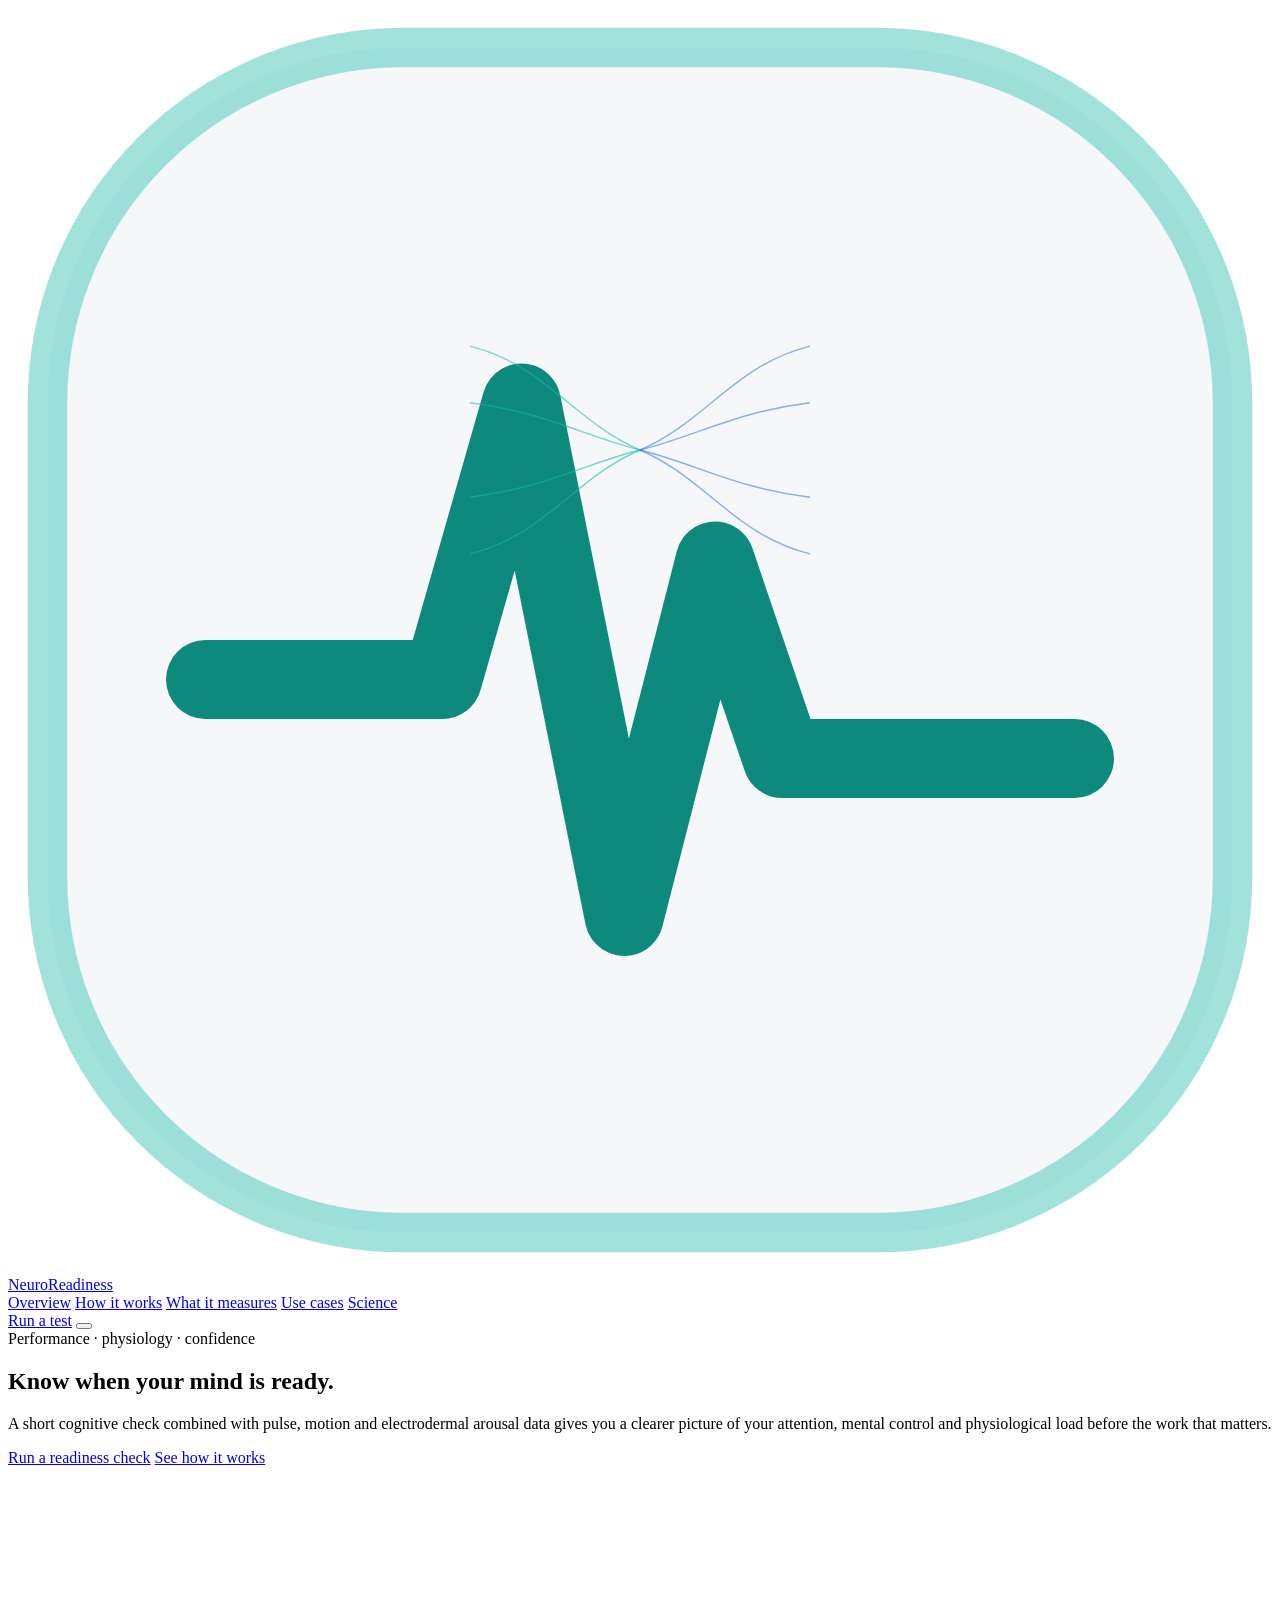
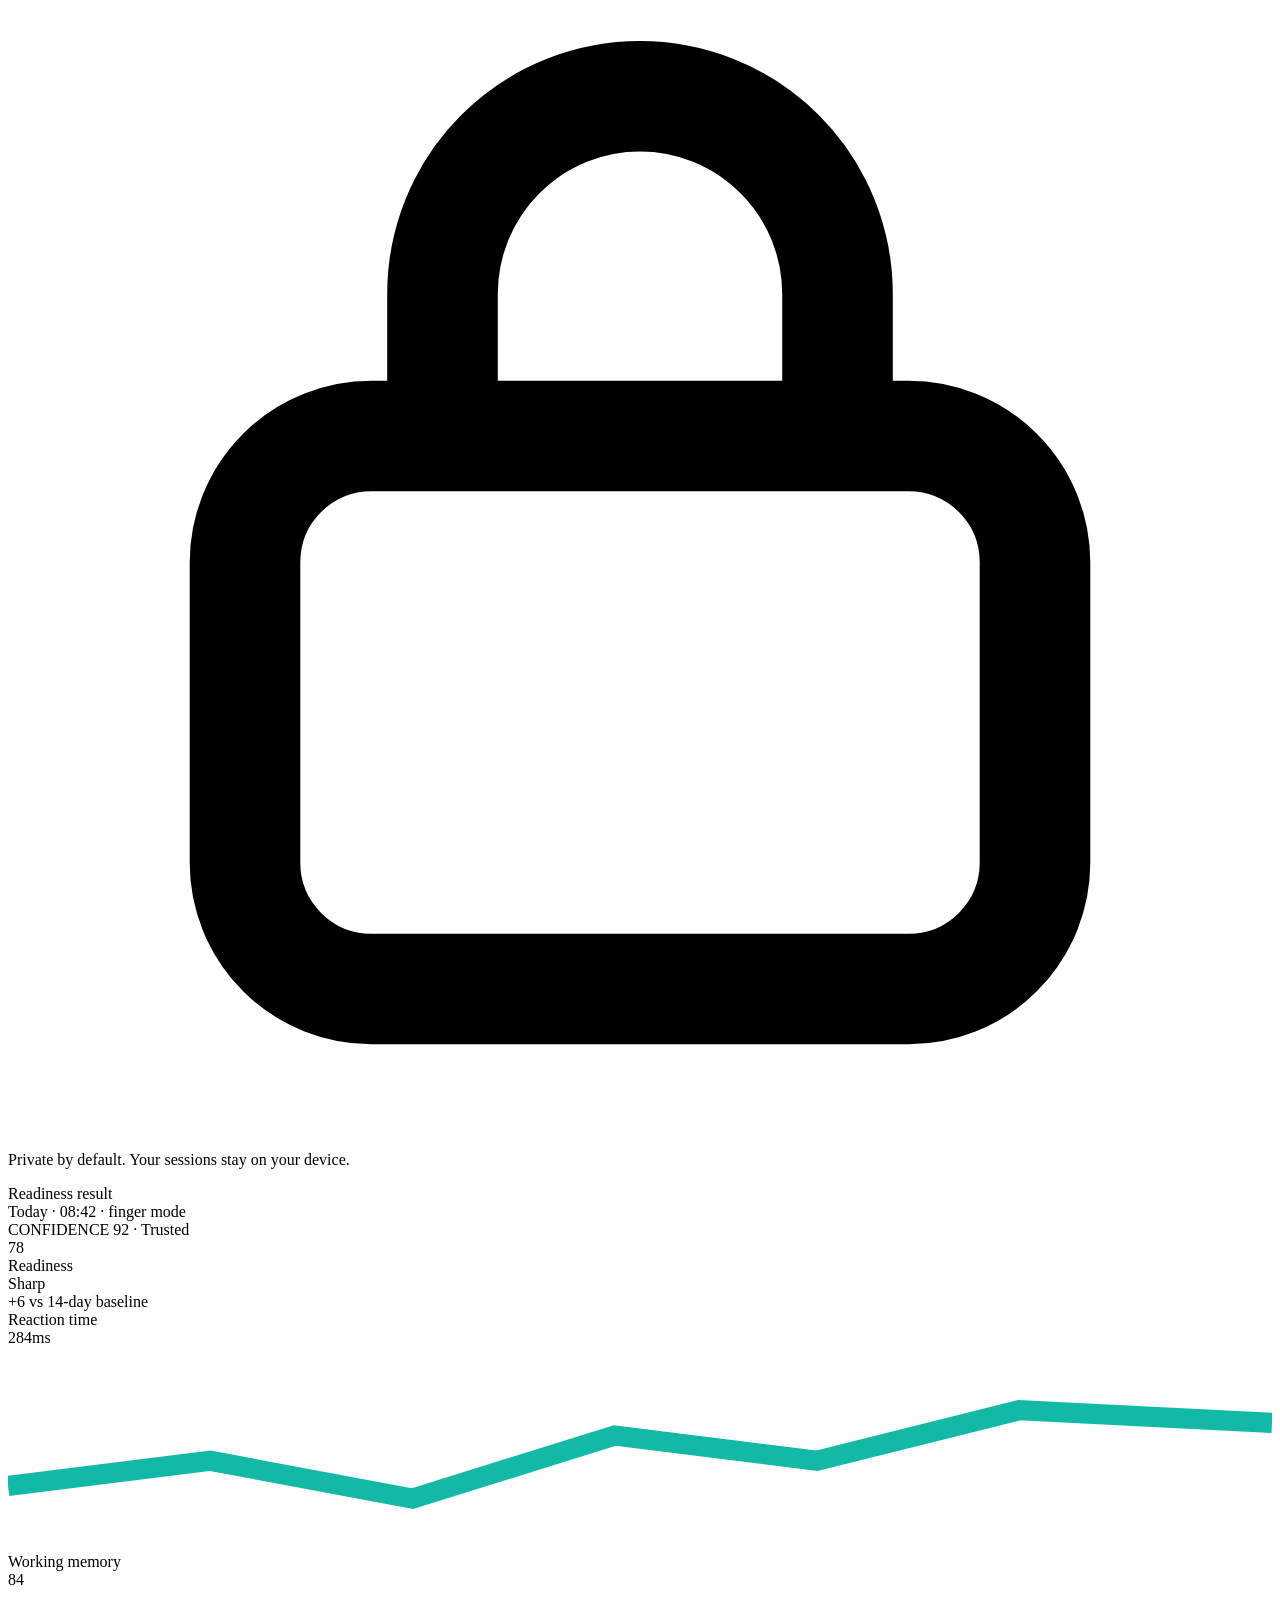
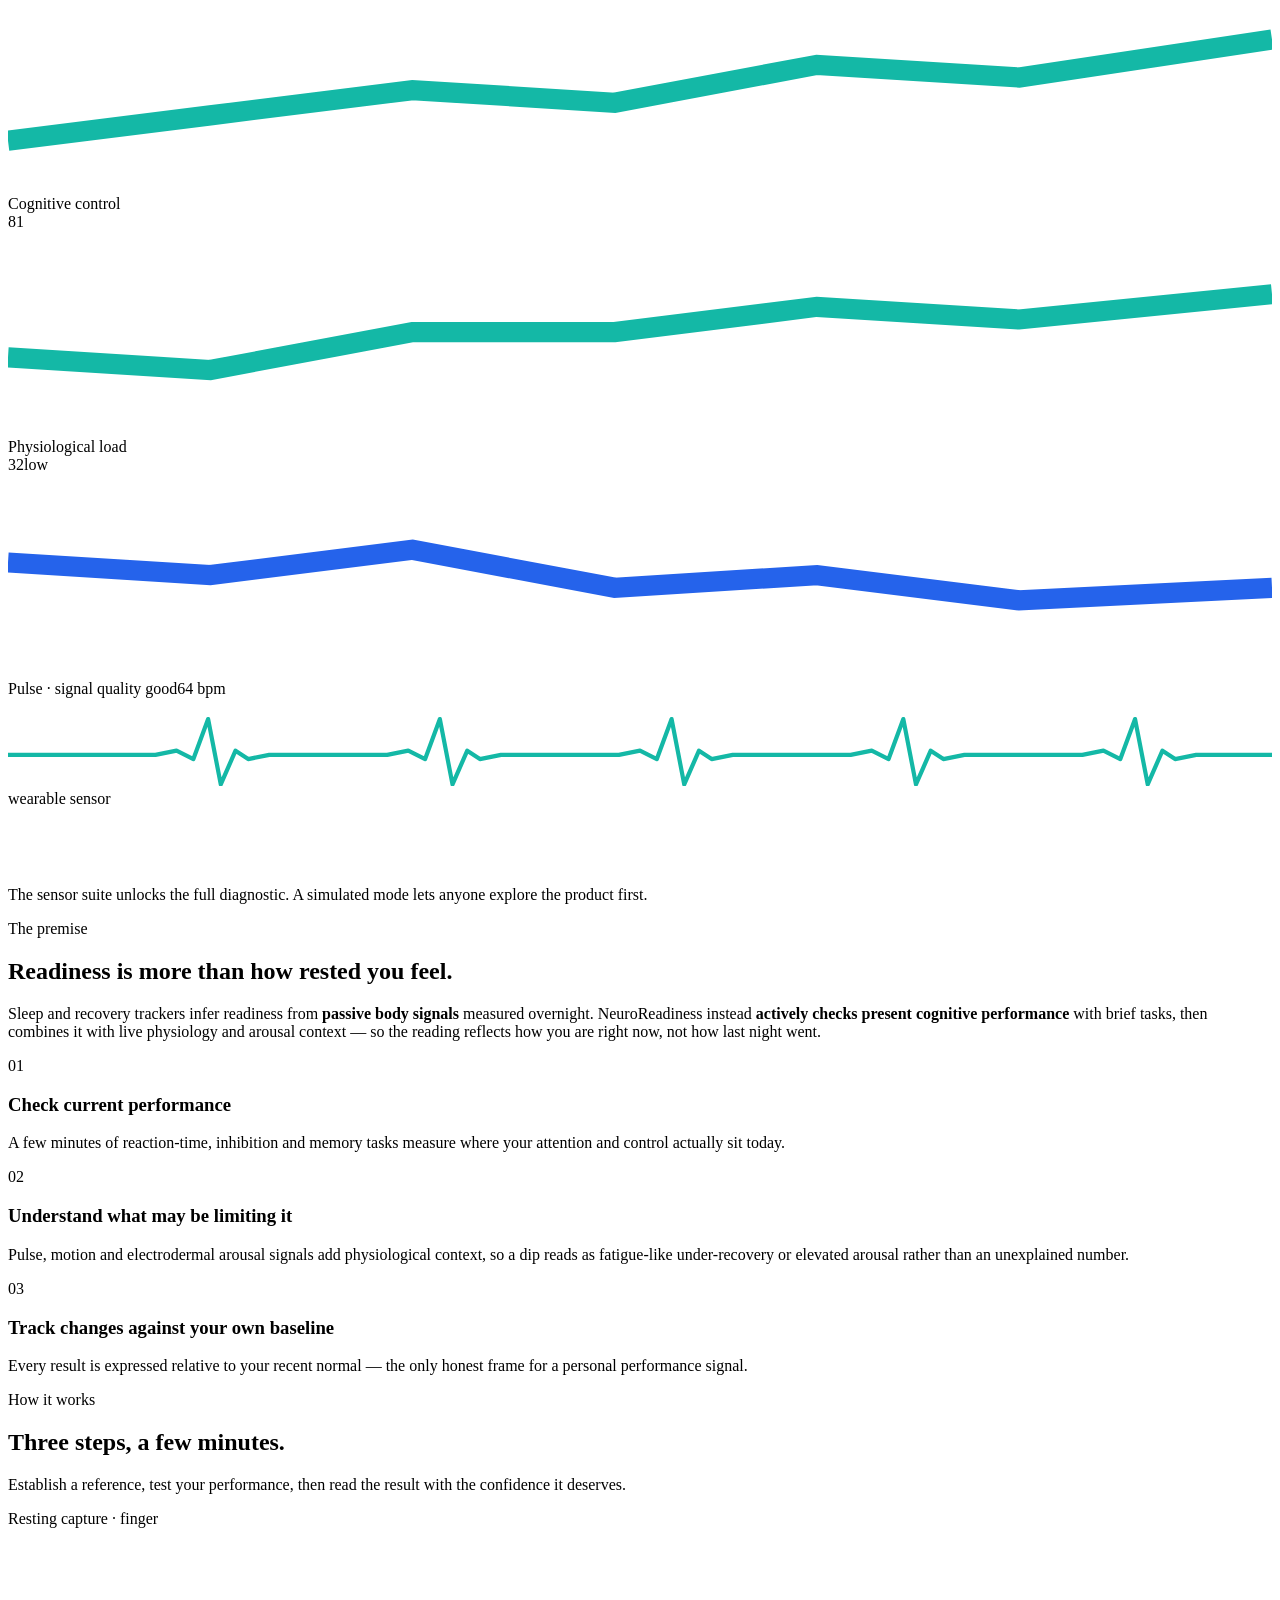
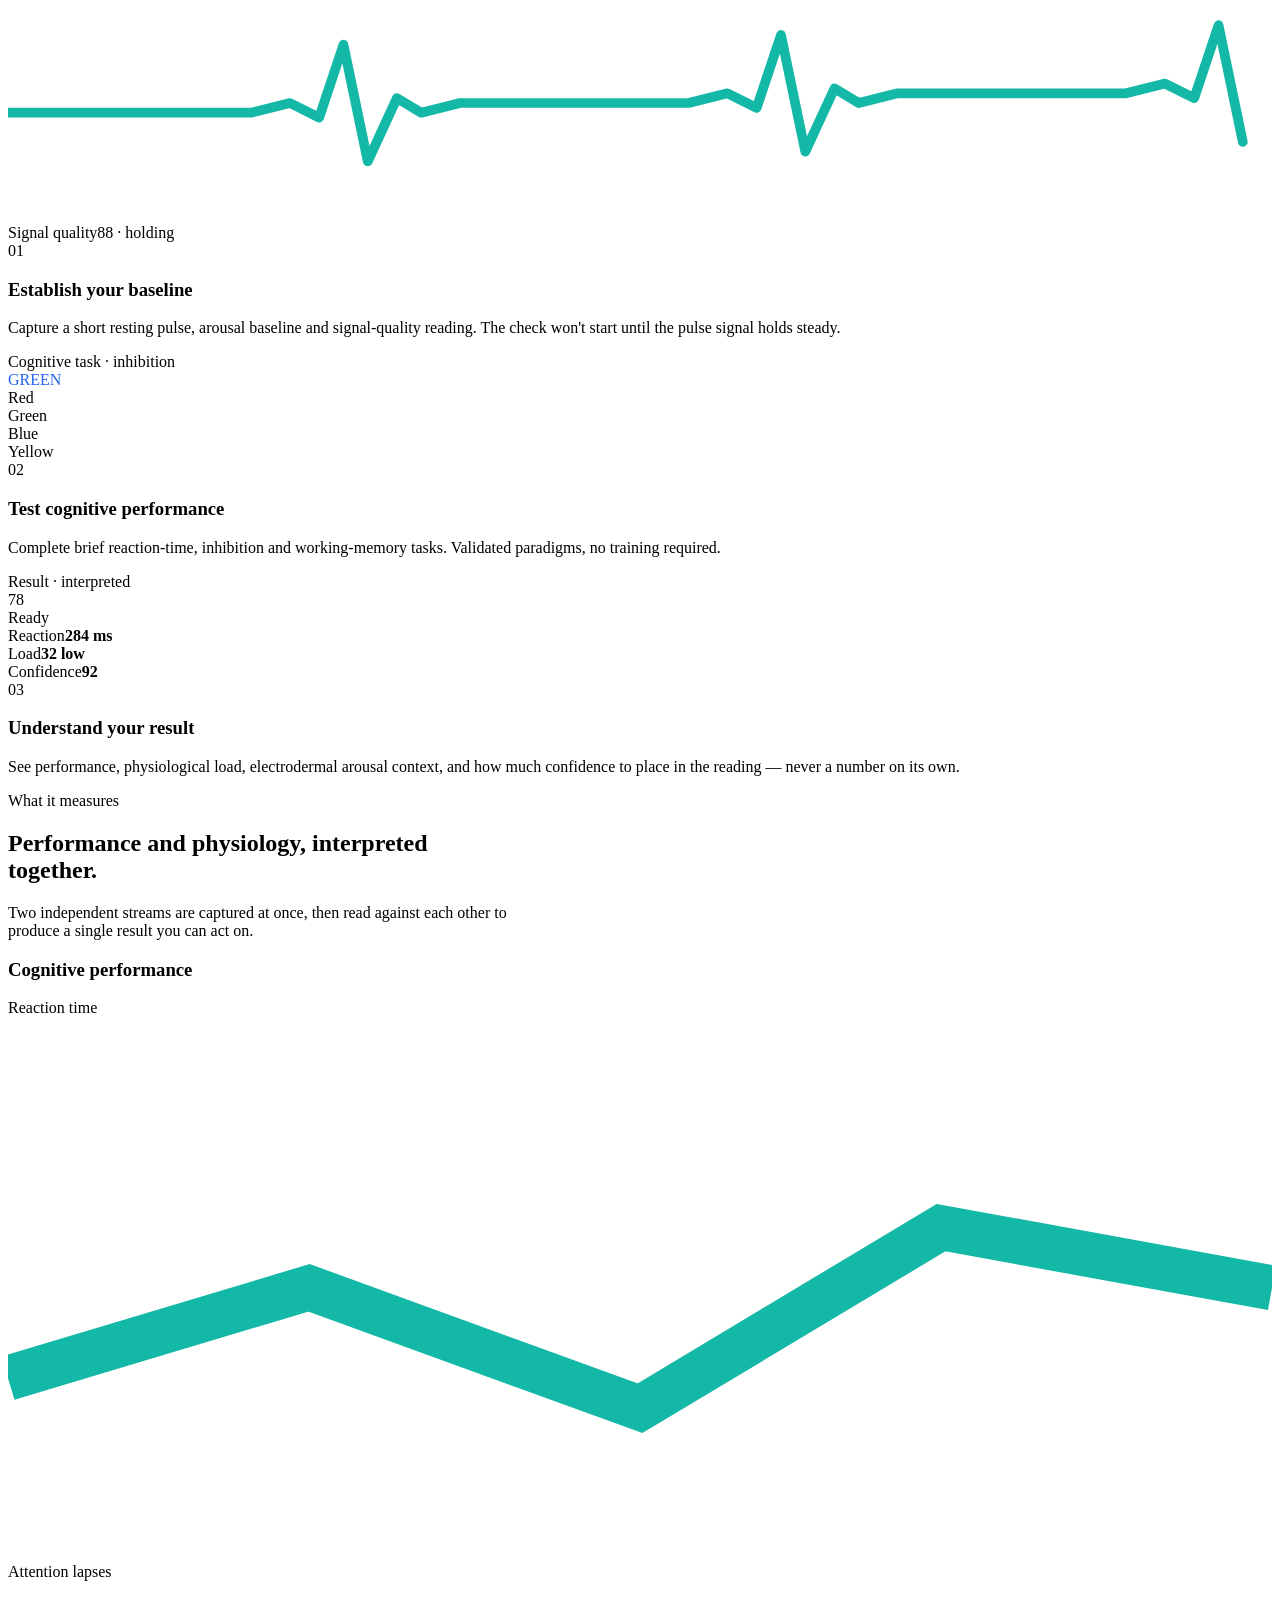
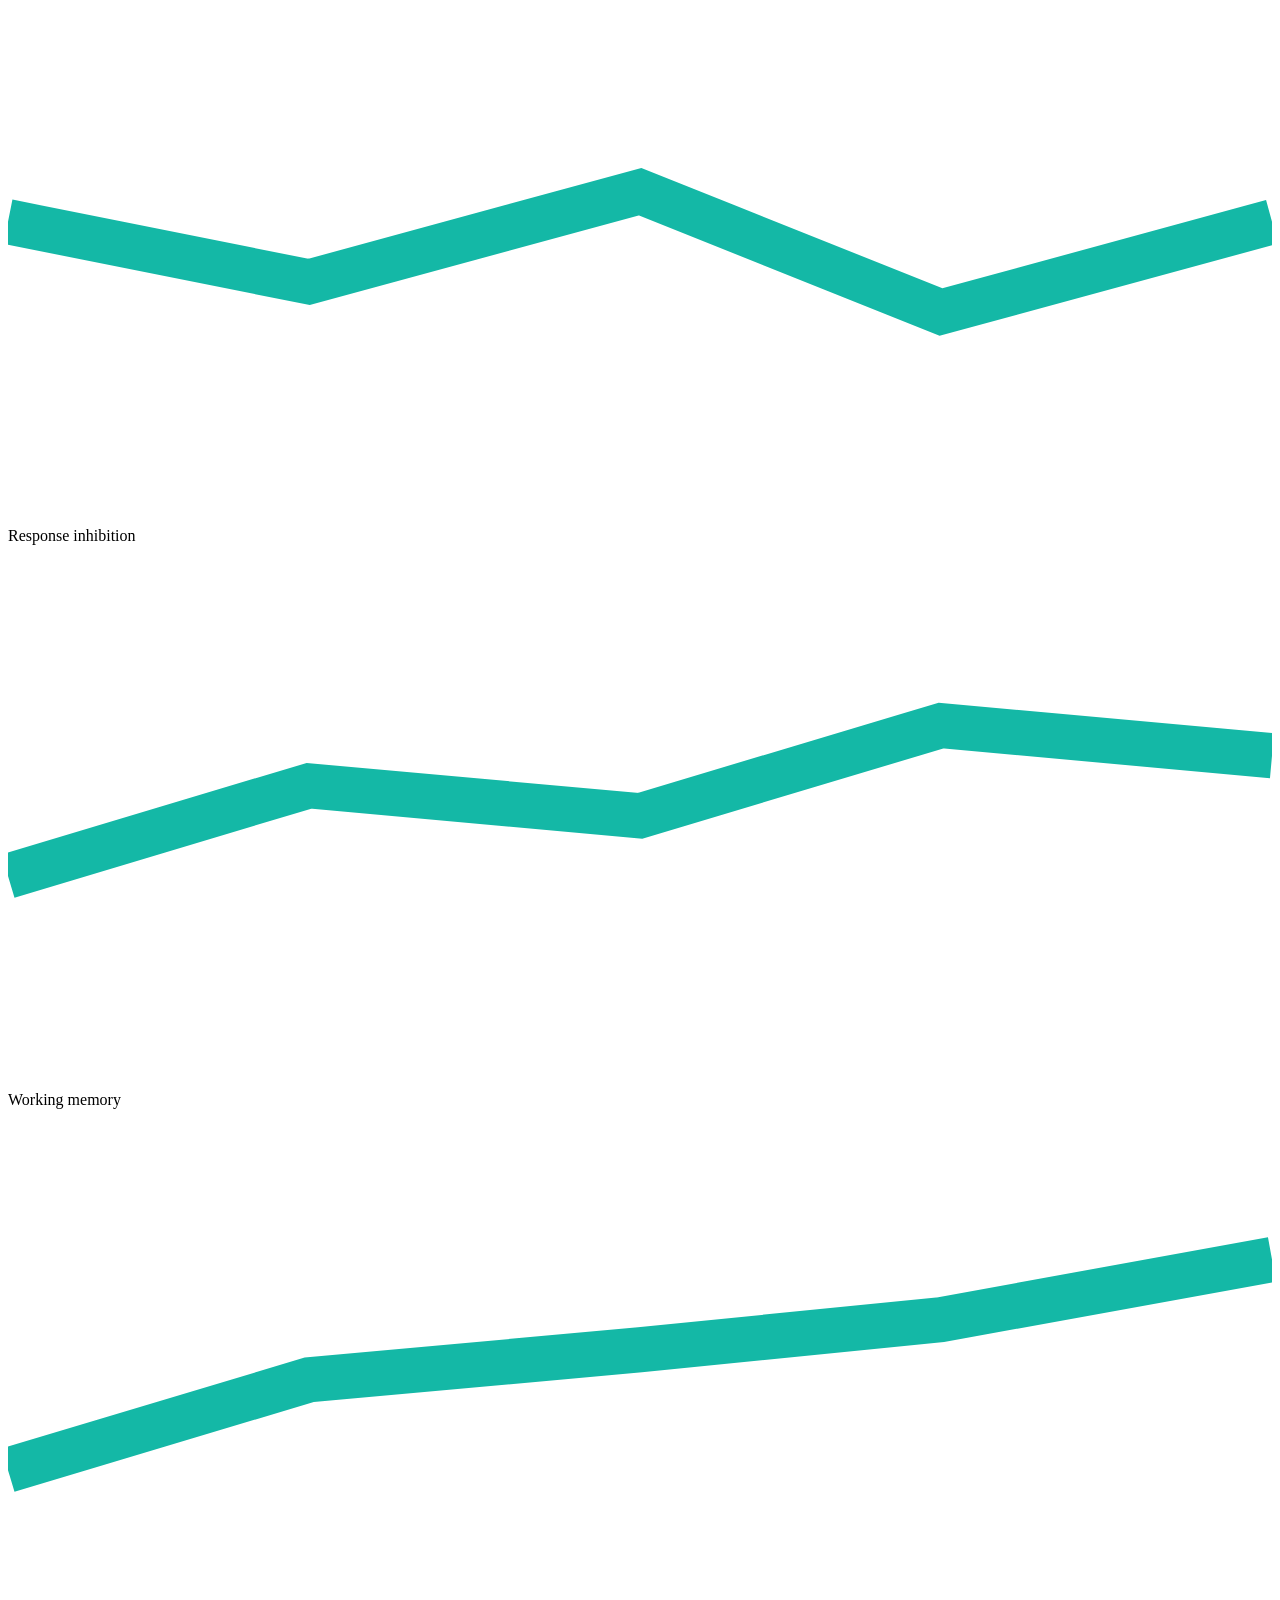
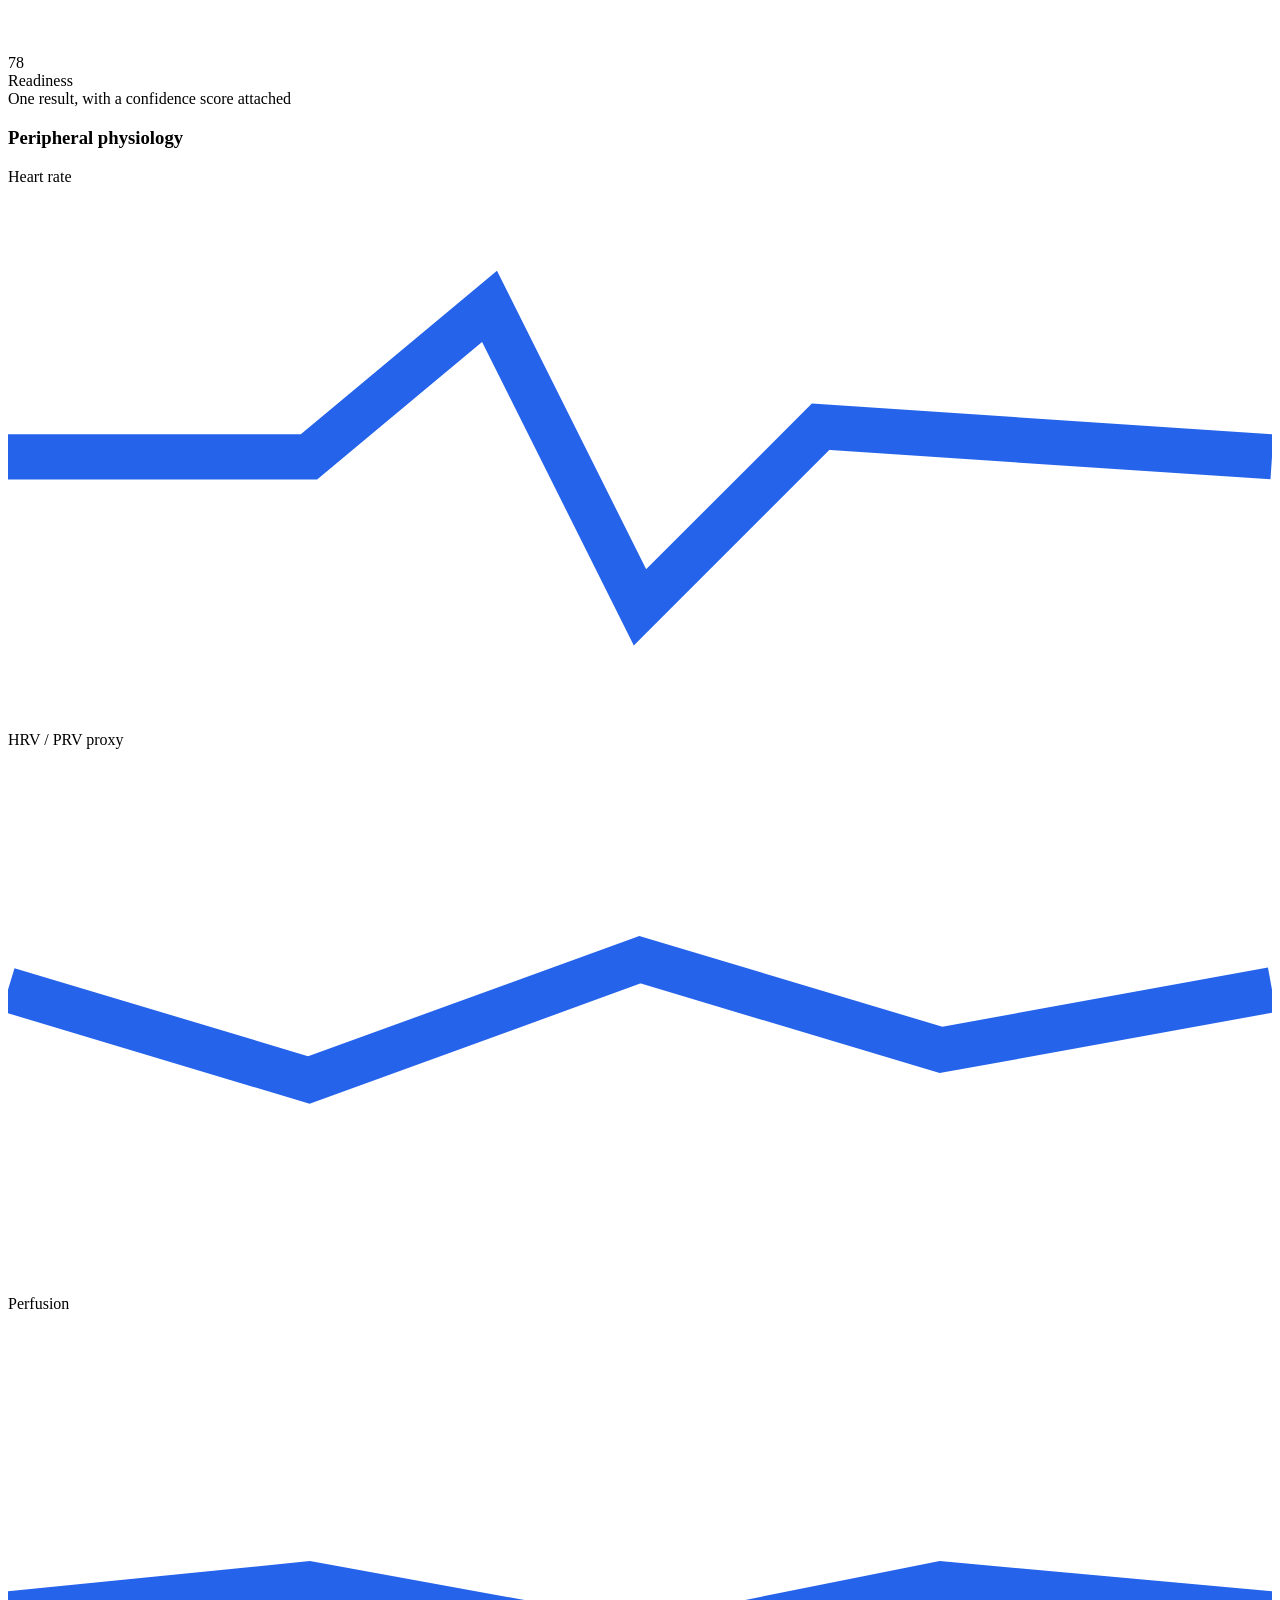
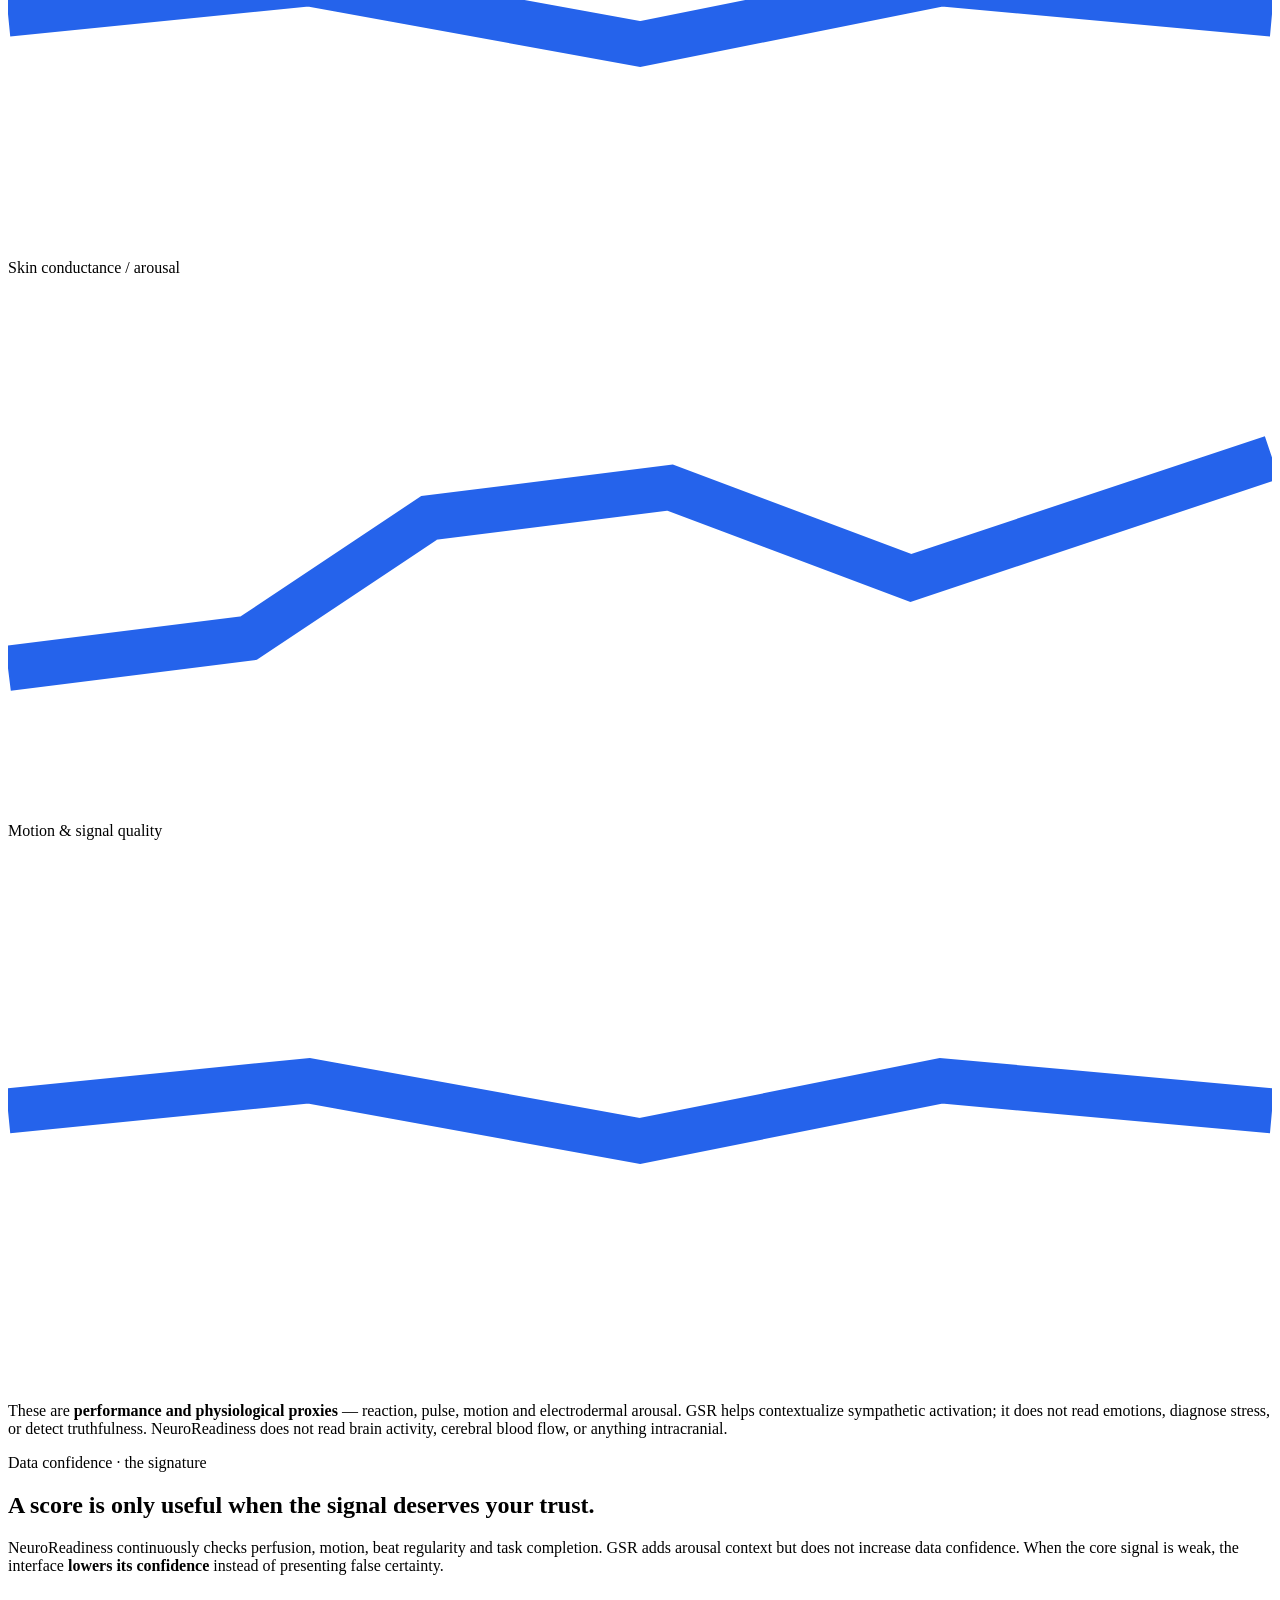
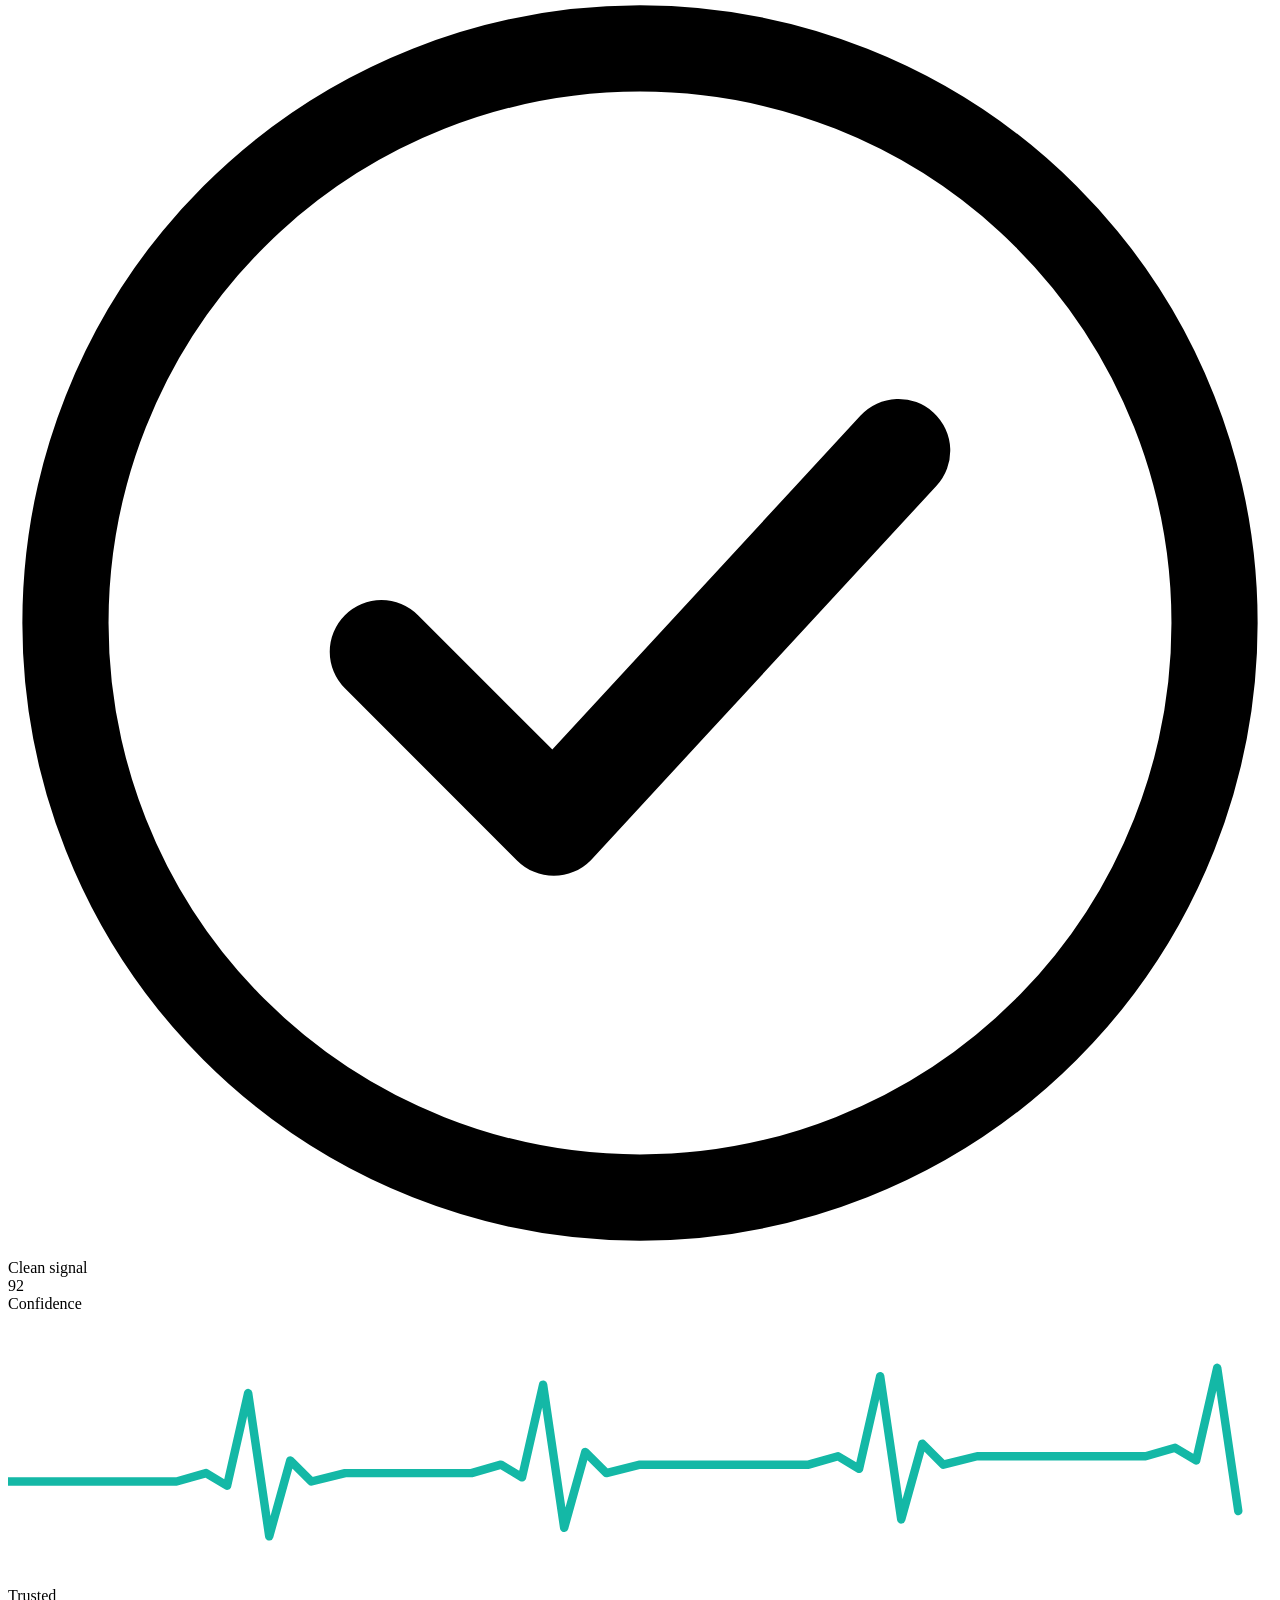
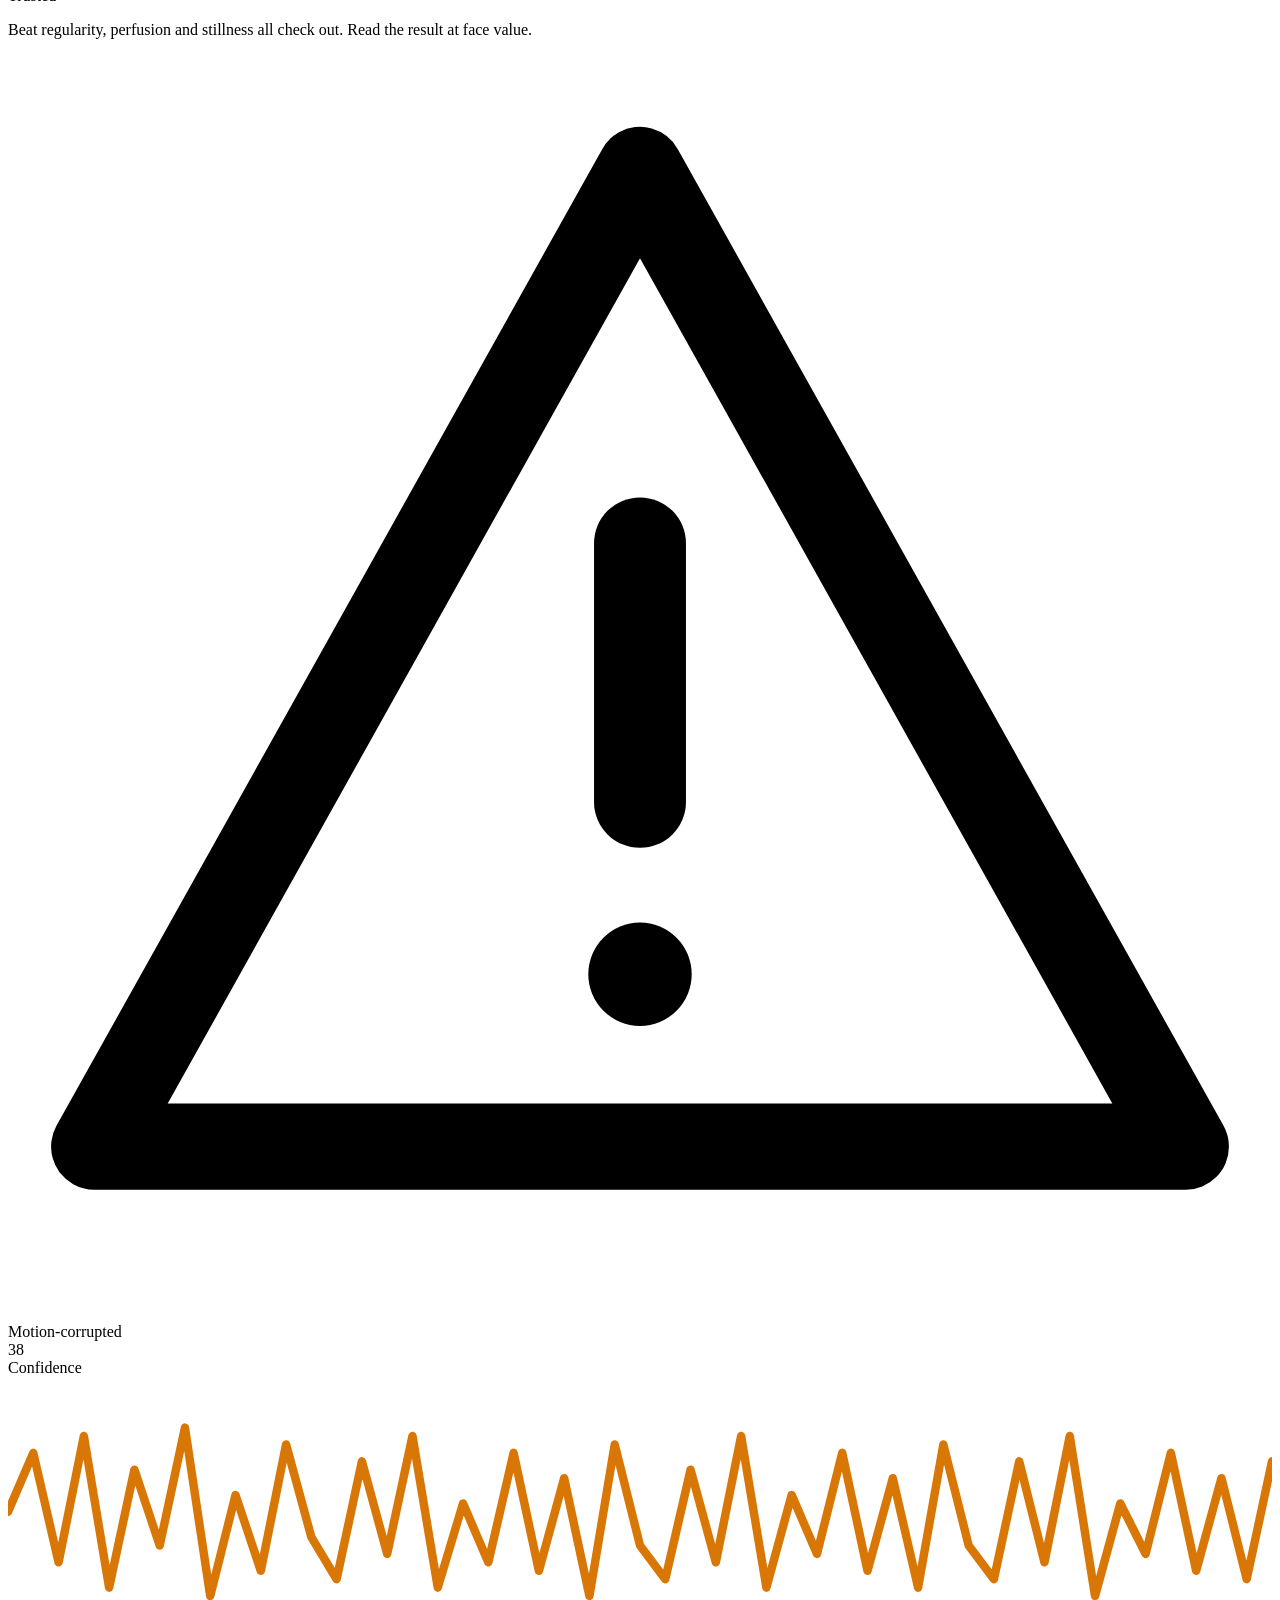
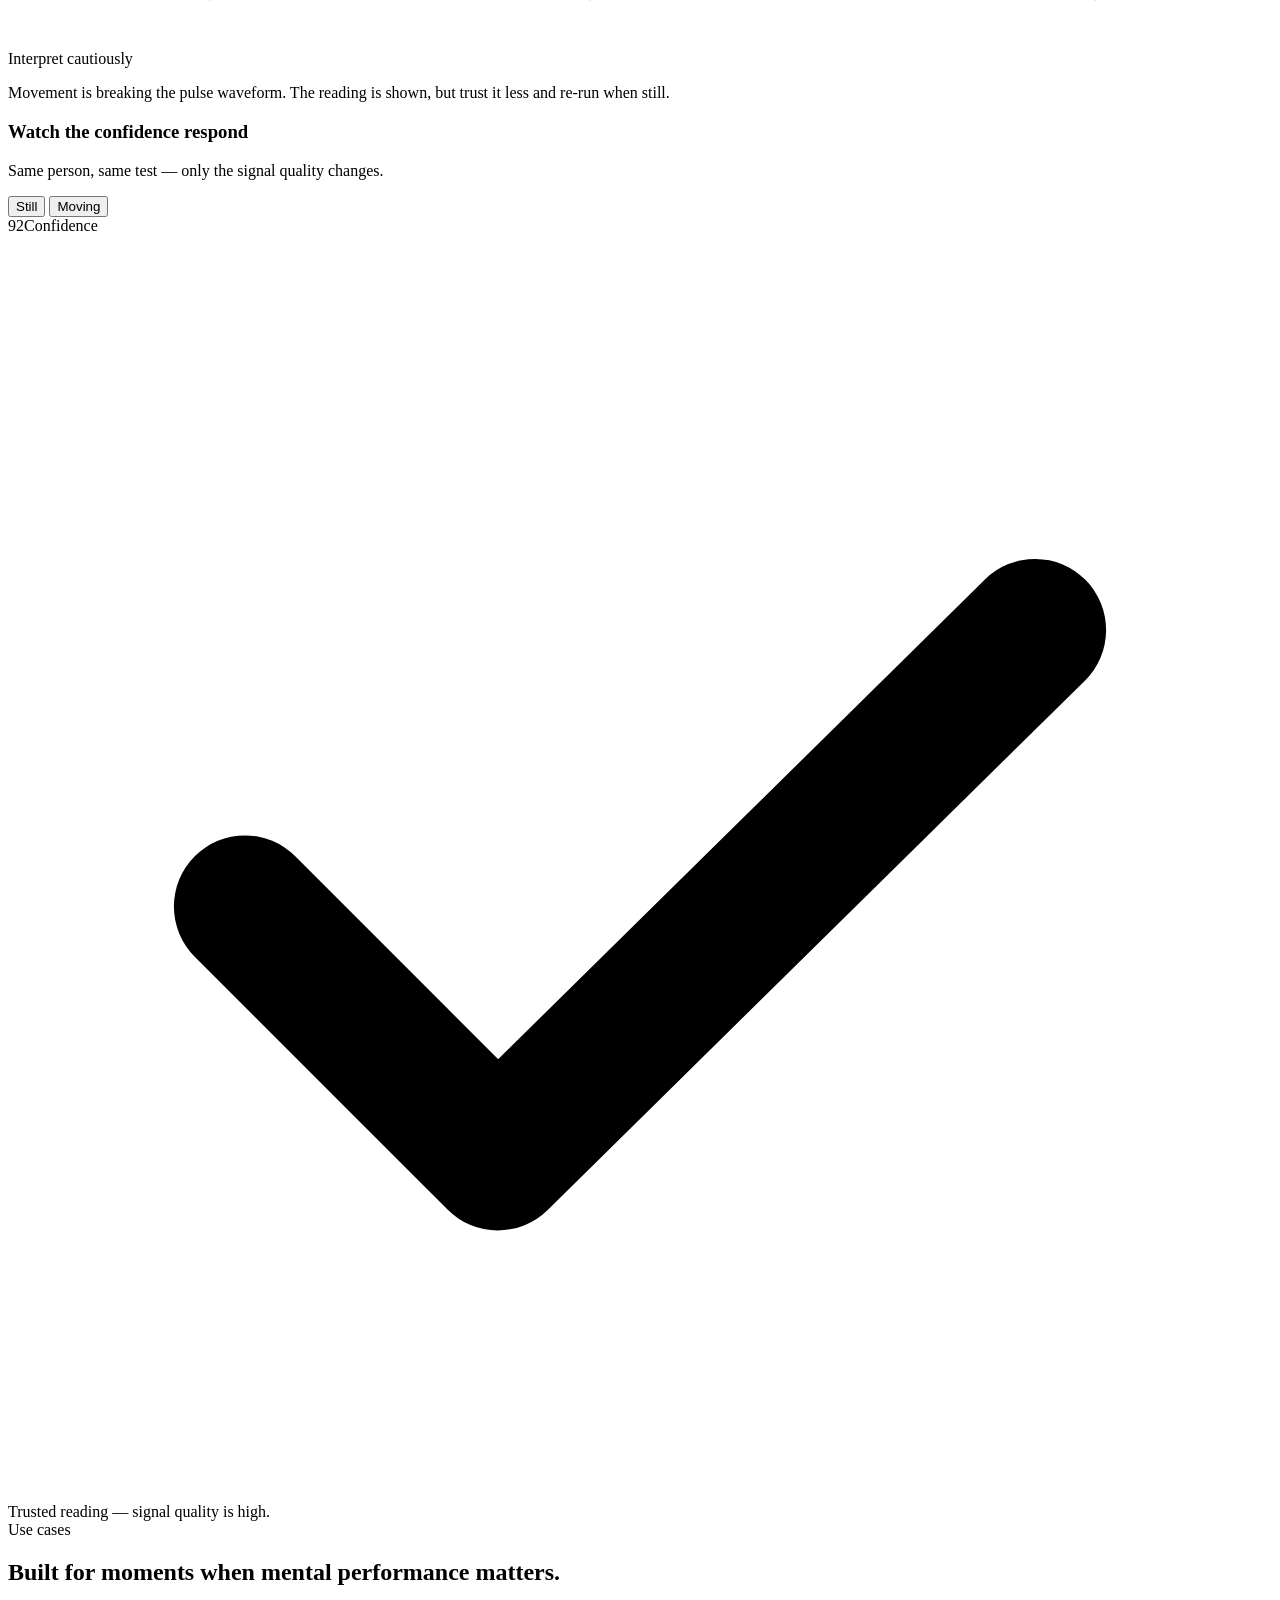
==== commit 170d8a53: "Deploy: GSR arousal stream" ====
--- a/index.html
+++ b/index.html
@@ -4,11 +4,11 @@
 <meta charset="UTF-8" />
 <meta name="viewport" content="width=device-width, initial-scale=1.0" />
 <title>NeuroReadiness — Know when your mind is ready</title>
-<meta name="description" content="A short cognitive check combined with pulse and motion data estimates how ready you are for demanding mental work — and tells you how much to trust the reading." />
+<meta name="description" content="A short cognitive check combined with pulse, motion and electrodermal arousal data estimates how ready you are for demanding mental work — and tells you how much to trust the reading." />
 <link rel="preconnect" href="https://fonts.googleapis.com" />
 <link rel="preconnect" href="https://fonts.gstatic.com" crossorigin />
 <link href="https://fonts.googleapis.com/css2?family=Inter:wght@400;500;600;700&family=Sora:wght@500;600;700&family=IBM+Plex+Mono:wght@400;500&display=swap" rel="stylesheet" />
-<link rel="stylesheet" href="css/landing.css" />
+<link rel="stylesheet" href="css/landing.v6.css" />
 <!-- PWA: installable + offline. SW only registers over http/https, so the file:// demo is unaffected. -->
 <link rel="manifest" href="manifest.webmanifest" />
 <meta name="theme-color" content="#ffffff" />
@@ -48,7 +48,7 @@
   <div class="wrap hero-inner">
     <span class="eyebrow reveal in">Performance · physiology · confidence</span>
     <h1 class="hero-title reveal in d1">Know when your mind is ready.</h1>
-    <p class="hero-lede reveal in d2">A short cognitive check combined with pulse and motion data gives you a clearer picture of your attention, mental control and physiological load before the work that matters.</p>
+    <p class="hero-lede reveal in d2">A short cognitive check combined with pulse, motion and electrodermal arousal data gives you a clearer picture of your attention, mental control and physiological load before the work that matters.</p>
     <div class="hero-actions reveal in d3">
       <a class="btn btn-primary btn-lg" href="sensor-setup.html">Run a readiness check</a>
       <a class="btn btn-ghost btn-lg" href="#how">See how it works</a>
@@ -121,7 +121,7 @@
     <div class="section-head promise-lede reveal">
       <span class="eyebrow">The premise</span>
       <h2 class="section-title">Readiness is more than how rested you feel.</h2>
-      <p>Sleep and recovery trackers infer readiness from <strong>passive body signals</strong> measured overnight. NeuroReadiness instead <strong>actively checks present cognitive performance</strong> with brief tasks, then combines it with live physiology — so the reading reflects how you are right now, not how last night went.</p>
+      <p>Sleep and recovery trackers infer readiness from <strong>passive body signals</strong> measured overnight. NeuroReadiness instead <strong>actively checks present cognitive performance</strong> with brief tasks, then combines it with live physiology and arousal context — so the reading reflects how you are right now, not how last night went.</p>
     <div class="outcomes">
       <div class="outcome reveal d1">
         <div class="o-num">01</div>
@@ -131,7 +131,7 @@
       <div class="outcome reveal d2">
         <div class="o-num">02</div>
         <h3>Understand what may be limiting it</h3>
-        <p>Pulse and motion signals add physiological context, so a dip reads as load or fatigue rather than an unexplained number.</p>
+        <p>Pulse, motion and electrodermal arousal signals add physiological context, so a dip reads as fatigue-like under-recovery or elevated arousal rather than an unexplained number.</p>
       </div>
       <div class="outcome reveal d3">
         <div class="o-num">03</div>
@@ -162,7 +162,7 @@
           </div>
         </div>
         <div class="step-meta"><span class="step-num">01</span><h3>Establish your baseline</h3></div>
-        <p>Capture a short resting pulse and signal-quality reading. The check won't start until the signal holds steady.</p>
+        <p>Capture a short resting pulse, arousal baseline and signal-quality reading. The check won't start until the pulse signal holds steady.</p>
       </div>
       <!-- 02 test -->
       <div class="step reveal d2">
@@ -197,7 +197,7 @@
           </div>
         </div>
         <div class="step-meta"><span class="step-num">03</span><h3>Understand your result</h3></div>
-        <p>See performance, physiological load, and how much confidence to place in the reading — never a number on its own.</p>
+        <p>See performance, physiological load, electrodermal arousal context, and how much confidence to place in the reading — never a number on its own.</p>
       </div>
     </div>
   </div>
@@ -249,11 +249,12 @@
         <div class="stream-item">Heart rate<svg class="si-spark" viewBox="0 0 42 18" preserveAspectRatio="none" aria-hidden="true"><polyline points="0,9 10,9 16,4 21,14 27,8 42,9" fill="none" stroke="#2563eb" stroke-width="1.5"/></svg></div>
         <div class="stream-item">HRV / PRV proxy<svg class="si-spark" viewBox="0 0 42 18" preserveAspectRatio="none" aria-hidden="true"><polyline points="0,8 10,11 21,7 31,10 42,8" fill="none" stroke="#2563eb" stroke-width="1.5"/></svg></div>
         <div class="stream-item">Perfusion<svg class="si-spark" viewBox="0 0 42 18" preserveAspectRatio="none" aria-hidden="true"><polyline points="0,10 10,9 21,11 31,9 42,10" fill="none" stroke="#2563eb" stroke-width="1.5"/></svg></div>
+        <div class="stream-item">Skin conductance / arousal<svg class="si-spark" viewBox="0 0 42 18" preserveAspectRatio="none" aria-hidden="true"><polyline points="0,13 8,12 14,8 22,7 30,10 42,6" fill="none" stroke="#2563eb" stroke-width="1.5"/></svg></div>
         <div class="stream-item">Motion &amp; signal quality<svg class="si-spark" viewBox="0 0 42 18" preserveAspectRatio="none" aria-hidden="true"><polyline points="0,9 10,8 21,10 31,8 42,9" fill="none" stroke="#2563eb" stroke-width="1.5"/></svg></div>
       </div>
     </div>
 
-    <p class="measure-note reveal">These are <b>performance and physiological proxies</b> — reaction, pulse, motion. NeuroReadiness does not read brain activity, cerebral blood flow, or anything intracranial.</p>
+    <p class="measure-note reveal">These are <b>performance and physiological proxies</b> — reaction, pulse, motion and electrodermal arousal. GSR helps contextualize sympathetic activation; it does not read emotions, diagnose stress, or detect truthfulness. NeuroReadiness does not read brain activity, cerebral blood flow, or anything intracranial.</p>
   </div>
 </section>
 
@@ -263,7 +264,7 @@
     <div class="section-head reveal">
       <span class="eyebrow">Data confidence · the signature</span>
       <h2 class="section-title">A score is only useful when the signal deserves your trust.</h2>
-      <p class="section-lede">NeuroReadiness continuously checks perfusion, motion, beat regularity and task completion. When the data is weak, the interface <strong>lowers its confidence</strong> instead of presenting false certainty.</p>
+      <p class="section-lede">NeuroReadiness continuously checks perfusion, motion, beat regularity and task completion. GSR adds arousal context but does not increase data confidence. When the core signal is weak, the interface <strong>lowers its confidence</strong> instead of presenting false certainty.</p>
     </div>
 
     <div class="conf-compare">
@@ -468,7 +469,7 @@
         <a class="link-arrow" href="app.html#/faq">Explore the methodology <svg viewBox="0 0 16 16" fill="none" aria-hidden="true"><path d="M3 8h10M9 4l4 4-4 4" stroke="currentColor" stroke-width="1.6" stroke-linecap="round" stroke-linejoin="round"/></svg></a>
         <div class="not-medical">
           <div class="nm-h"><svg width="14" height="14" viewBox="0 0 16 16" fill="none" aria-hidden="true"><circle cx="8" cy="8" r="7" stroke="currentColor" stroke-width="1.4"/><path d="M8 7.2v4" stroke="currentColor" stroke-width="1.4" stroke-linecap="round"/><circle cx="8" cy="4.8" r=".8" fill="currentColor"/></svg>Important</div>
-          <p>Not a medical device. Does not diagnose conditions, or measure brain activity or cerebral blood flow.</p>
+          <p>Not a medical device. Does not diagnose conditions, read emotions, or measure brain activity or cerebral blood flow.</p>
         </div>
       </div>
     </div>
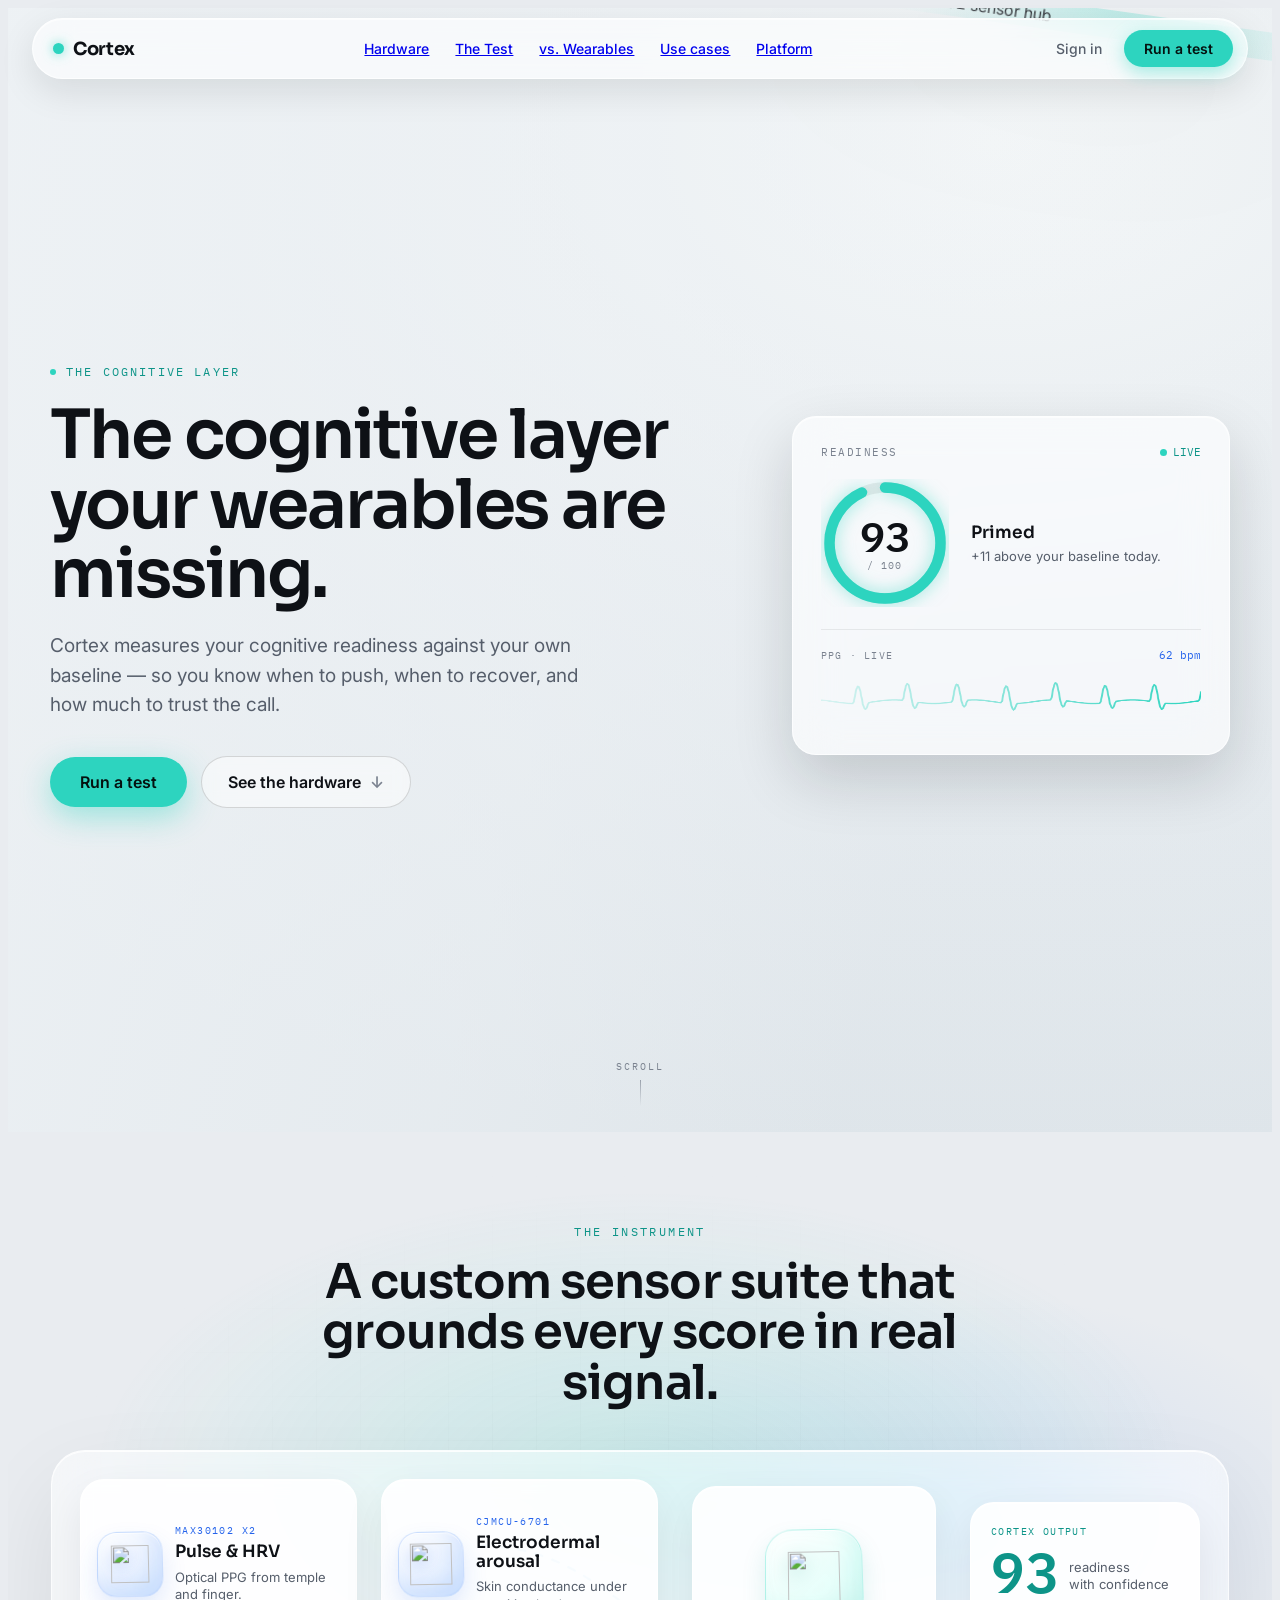
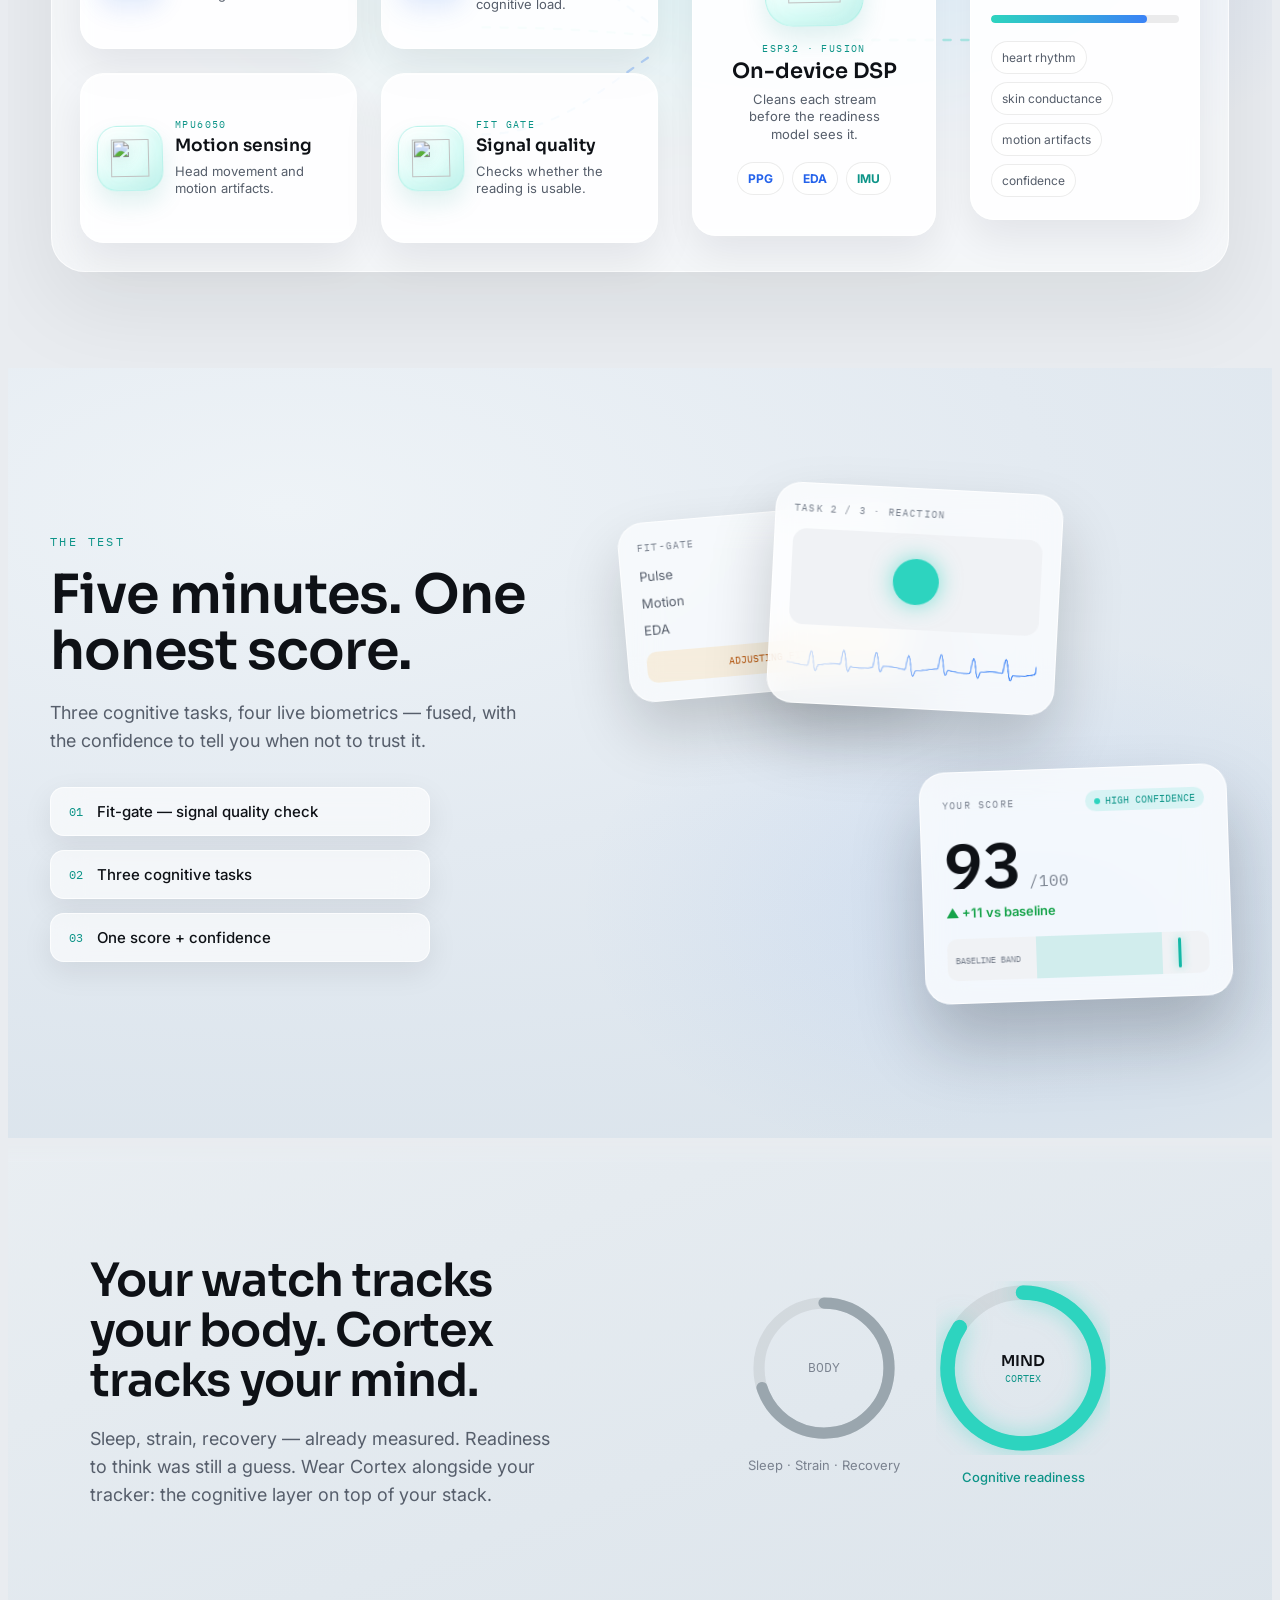
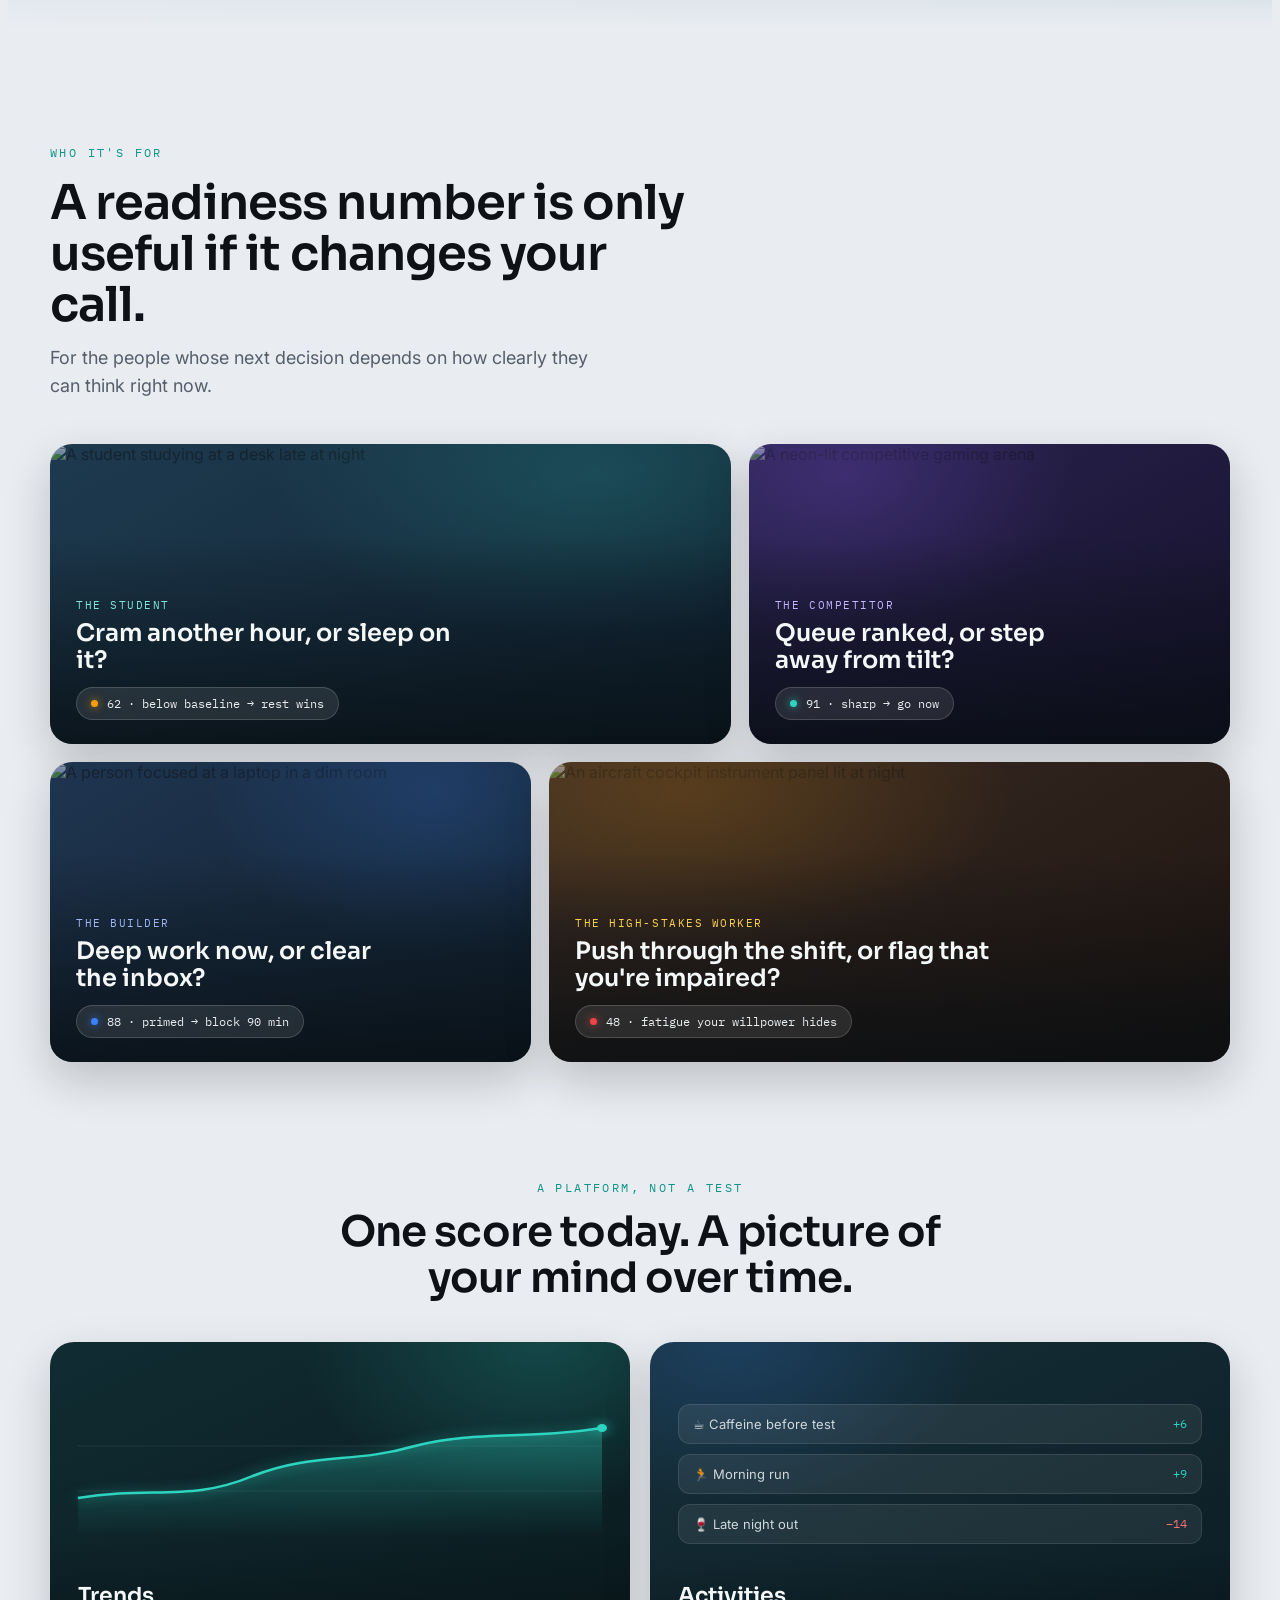
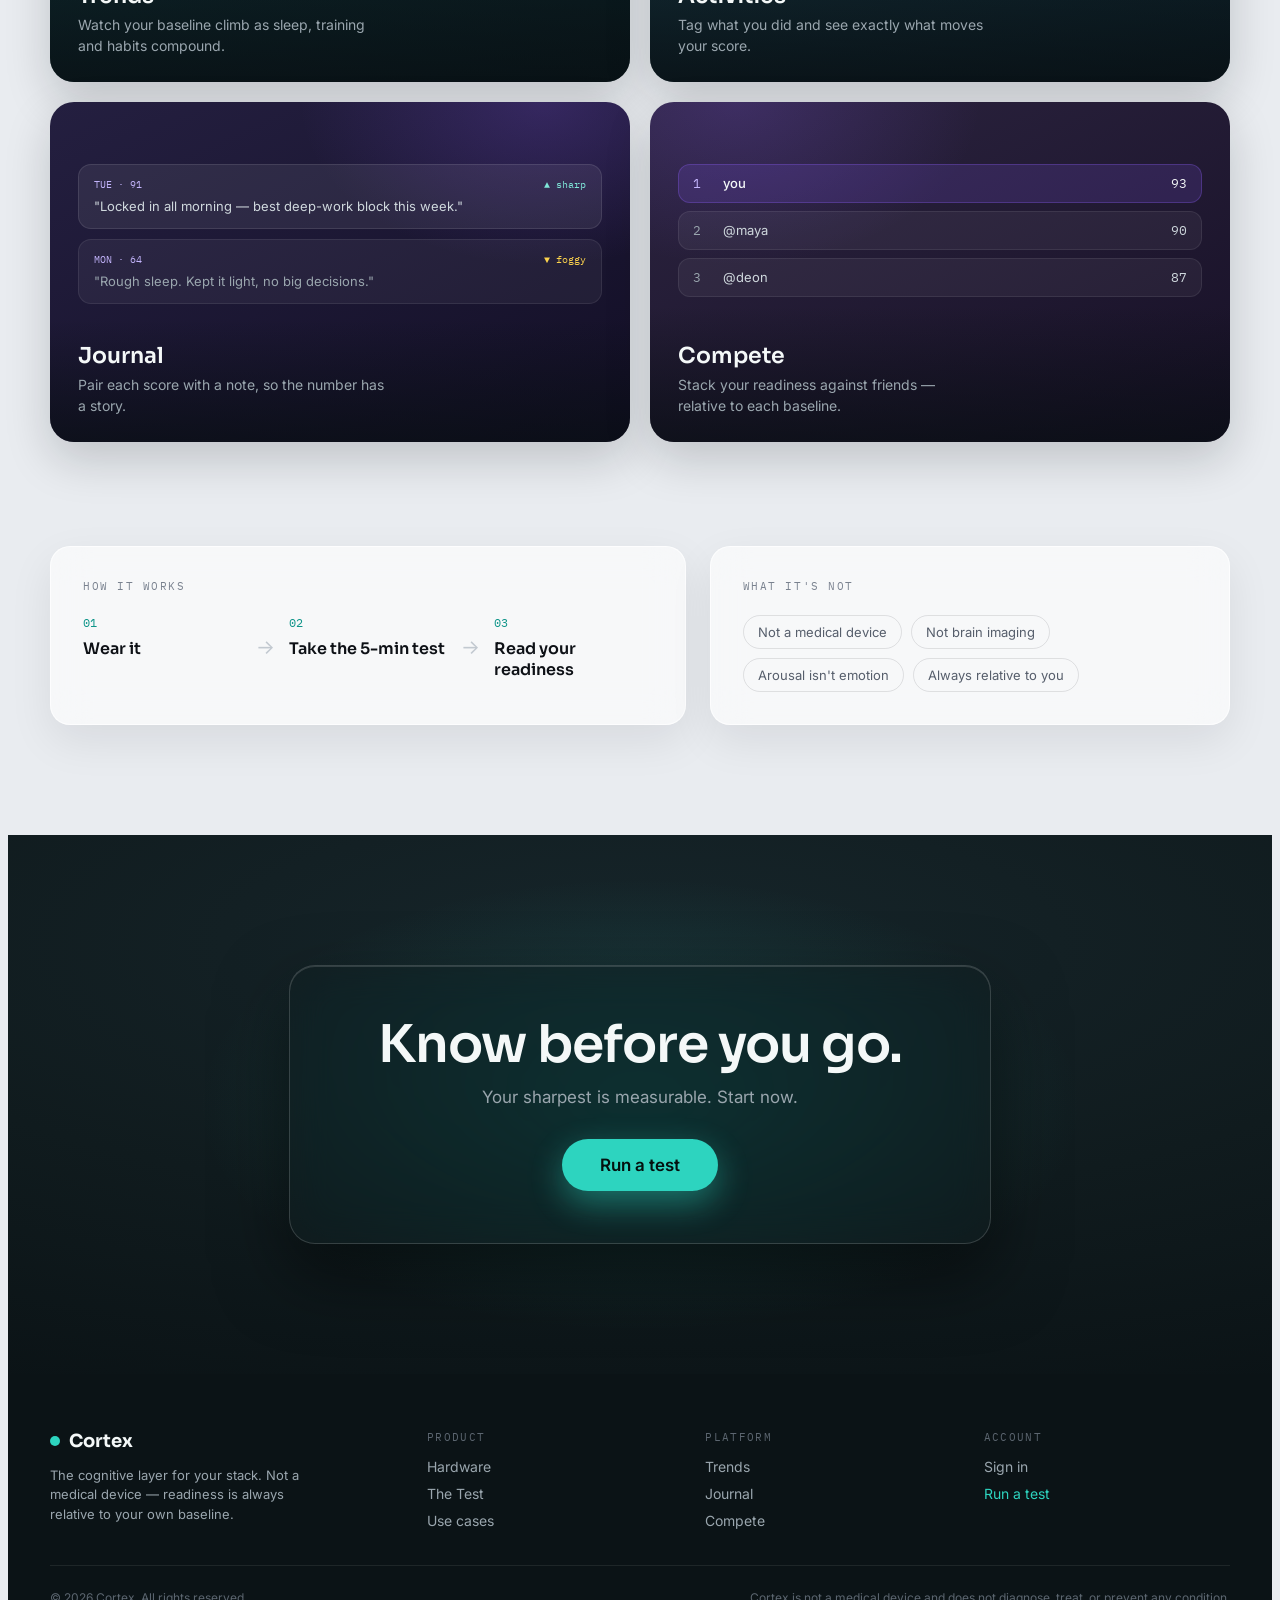
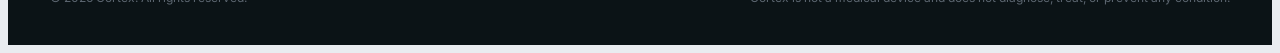
==== commit fc74c8fe: "Complete landing nav: 5 section links spanning the page + mobile menu - Add vs. Wearables (#fits) an" ====
--- a/index.html
+++ b/index.html
@@ -1,541 +1,604 @@
 <!DOCTYPE html>
 <html lang="en">
 <head>
-<meta charset="UTF-8" />
-<meta name="viewport" content="width=device-width, initial-scale=1.0" />
-<title>NeuroReadiness — Know when your mind is ready</title>
-<meta name="description" content="A short cognitive check combined with pulse, motion and electrodermal arousal data estimates how ready you are for demanding mental work — and tells you how much to trust the reading." />
-<link rel="preconnect" href="https://fonts.googleapis.com" />
-<link rel="preconnect" href="https://fonts.gstatic.com" crossorigin />
-<link href="https://fonts.googleapis.com/css2?family=Inter:wght@400;500;600;700&family=Sora:wght@500;600;700&family=IBM+Plex+Mono:wght@400;500&display=swap" rel="stylesheet" />
-<link rel="stylesheet" href="css/landing.v6.css" />
-<!-- PWA: installable + offline. SW only registers over http/https, so the file:// demo is unaffected. -->
+<meta charset="utf-8">
+<meta name="viewport" content="width=device-width, initial-scale=1">
+<title>Cortex — The cognitive layer your wearables are missing</title>
+<meta name="description" content="Cortex measures how ready your mind is to perform — three short cognitive tasks plus a custom head-worn sensor suite, fused into honest, personal readiness scores with a confidence gate. Not a medical device." />
+<link rel="preconnect" href="https://fonts.googleapis.com">
+<link rel="preconnect" href="https://fonts.gstatic.com" crossorigin>
+<link href="https://fonts.googleapis.com/css2?family=Sora:wght@400;500;600;700&family=Inter:wght@400;500;600&family=IBM+Plex+Mono:wght@400;500;600&display=swap" rel="stylesheet">
+<link rel="stylesheet" href="css/cortex.css" />
 <link rel="manifest" href="manifest.webmanifest" />
-<meta name="theme-color" content="#ffffff" />
+<meta name="theme-color" content="#E9ECF0" />
 <link rel="icon" href="icons/icon.svg" type="image/svg+xml" />
 <link rel="apple-touch-icon" href="icons/icon.svg" />
 <meta name="apple-mobile-web-app-capable" content="yes" />
-<meta name="apple-mobile-web-app-title" content="NeuroReadiness" />
+<meta name="apple-mobile-web-app-title" content="Cortex" />
+<link rel="preload" as="image" href="assets/sensors/esp32.png" />
+<style>
+  body{background:#E9ECF0;}
+  ::selection{background:rgba(45,212,191,0.28);}
+  @keyframes cxZoom{from{transform:scale(1);}to{transform:scale(1.09);}}
+  @keyframes cxPulse{0%,100%{opacity:.35;transform:scale(1);}50%{opacity:1;transform:scale(1.7);}}
+  .lp [data-reveal]{opacity:0;transform:translateY(28px);transition:opacity .7s cubic-bezier(.16,1,.3,1),transform .7s cubic-bezier(.16,1,.3,1);}
+  .lp [data-reveal].in{opacity:1;transform:none;}
+  @media (prefers-reduced-motion: reduce){*{animation:none!important;transition:none!important;}.lp [data-reveal]{opacity:1!important;transform:none!important;}}
+  /* Floating-nav hamburger — hidden on desktop, shown ≤760px */
+  .nav-burger{display:none;align-items:center;justify-content:center;width:40px;height:40px;border:none;background:rgba(0,0,0,0.04);border-radius:12px;cursor:pointer;flex-direction:column;gap:4px;padding:0;}
+  .nav-burger span{display:block;width:18px;height:2px;border-radius:2px;background:#0E1116;transition:transform .25s,opacity .25s;}
+  .nav-burger[aria-expanded="true"] span:nth-child(1){transform:translateY(6px) rotate(45deg);}
+  .nav-burger[aria-expanded="true"] span:nth-child(2){opacity:0;}
+  .nav-burger[aria-expanded="true"] span:nth-child(3){transform:translateY(-6px) rotate(-45deg);}
+  /* Mobile dropdown menu */
+  .mobile-menu{display:none;position:fixed;top:76px;left:50%;transform:translateX(-50%) translateY(-8px);z-index:99;width:min(420px,calc(100% - 24px));flex-direction:column;gap:2px;padding:10px;background:rgba(255,255,255,0.92);-webkit-backdrop-filter:blur(20px) saturate(140%);backdrop-filter:blur(20px) saturate(140%);border:1px solid rgba(255,255,255,0.8);border-radius:20px;box-shadow:0 18px 50px rgba(12,17,22,0.16);opacity:0;pointer-events:none;transition:opacity .22s,transform .22s;}
+  .mobile-menu.open{opacity:1;transform:translateX(-50%) translateY(0);pointer-events:auto;}
+  .mobile-menu a{text-decoration:none;color:#0E1116;font-family:'Inter',system-ui,sans-serif;font-size:15px;font-weight:500;padding:13px 14px;border-radius:12px;}
+  .mobile-menu a:active,.mobile-menu a:hover{background:rgba(0,0,0,0.05);}
+  .mobile-menu .mm-sep{height:1px;background:rgba(0,0,0,0.08);margin:6px 4px;}
+  .mobile-menu .mm-cta{background:#2DD4BF;color:#04110F;font-weight:600;text-align:center;box-shadow:0 6px 18px rgba(45,212,191,0.35);}
+  .mobile-menu .mm-cta:hover{background:#14B8A6;}
+  /* Mobile: keep wordmark + Run a test, drop center links + hero board */
+  @media (max-width: 760px){
+    .lp .nav-burger{display:flex;}
+    .lp .mobile-menu{display:flex;}
+    .lp .nav-cta{display:none!important;}
+    .lp [data-cx-navlinks]{display:none!important;}
+    .lp .nav-signin{display:none!important;}
+    .lp [data-cx-parallax]{display:none!important;}
+    .lp .persona-grid{grid-template-columns:1fr!important;grid-auto-rows:260px!important;}
+    .lp .persona-grid > div{grid-column:auto!important;}
+    .lp .platform-grid{grid-template-columns:1fr!important;}
+    .lp .callout-grid{grid-template-columns:1fr!important;}
+    .lp .hero-grid{grid-template-columns:1fr!important;}
+    .lp .test-grid{grid-template-columns:1fr!important;}
+    .lp .fits-grid{grid-template-columns:1fr!important;}
+    .lp .footer-cols{grid-template-columns:1fr 1fr!important;}
+  }
+  .persona-photo{position:absolute;inset:0;width:100%;height:100%;object-fit:cover;opacity:0.5;z-index:0;}
+</style>
 </head>
-<body>
-
-<!-- ============================ NAV ============================ -->
-<header class="nav" id="top">
-  <div class="wrap nav-inner">
-    <a class="brand" href="#top" aria-label="NeuroReadiness home">
-      <svg class="mark" viewBox="0 0 32 32" fill="none" aria-hidden="true"><rect x="1" y="1" width="30" height="30" rx="9" fill="#f5f7f9" stroke="rgba(20,184,166,0.4)"/><path d="M5 17 H11 l2-7 2.6 13 2.3-9 1.7 5 H27" stroke="#0d8a7d" stroke-width="2" stroke-linecap="round" stroke-linejoin="round" fill="none"/></svg>
-      <span class="name">NeuroReadiness</span>
+<body class="lp" style="font-family:'Inter',system-ui,sans-serif;color:#0E1116;background:#E9ECF0;overflow-x:hidden;position:relative;">
+
+  <!-- ================= NAV ================= -->
+  <nav data-cx-nav style="position:fixed;top:18px;left:50%;transform:translateX(-50%);z-index:100;width:min(1180px,calc(100% - 32px));display:flex;align-items:center;justify-content:space-between;gap:16px;padding:11px 14px 11px 20px;background:rgba(255,255,255,0.6);-webkit-backdrop-filter:blur(20px) saturate(140%);backdrop-filter:blur(20px) saturate(140%);border:1px solid rgba(255,255,255,0.7);border-radius:999px;box-shadow:inset 0 1px 0 rgba(255,255,255,0.6),0 12px 36px rgba(12,17,22,0.1);transition:padding .3s cubic-bezier(.4,0,.2,1),background .3s;">
+    <a href="#hero" style="display:flex;align-items:center;gap:9px;text-decoration:none;color:#0E1116;">
+      <span style="width:11px;height:11px;border-radius:50%;background:#2DD4BF;box-shadow:0 0 12px rgba(45,212,191,0.7);"></span>
+      <span style="font-family:'Sora',sans-serif;font-weight:700;font-size:18px;letter-spacing:-0.02em;">Cortex</span>
     </a>
-    <nav class="nav-links" aria-label="Primary">
-      <a href="#product">Overview</a>
-      <a href="#how">How it works</a>
-      <a href="#measures">What it measures</a>
-      <a href="#cases">Use cases</a>
-      <a href="#science">Science</a>
-    </nav>
-    <div class="nav-right">
-      <a class="nav-cta" href="sensor-setup.html">Run a test</a>
-      <button class="nav-burger" aria-label="Toggle menu" aria-expanded="false"><span></span><span></span><span></span></button>
-    </div>
+    <div data-cx-navlinks class="cx-navlinks" style="display:flex;align-items:center;gap:26px;font-size:14px;font-weight:500;color:#565E6B;">
+      <a class="cx-navlink" data-cx-link href="#hardware">Hardware</a>
+      <a class="cx-navlink" data-cx-link href="#test">The Test</a>
+      <a class="cx-navlink" data-cx-link href="#fits">vs. Wearables</a>
+      <a class="cx-navlink" data-cx-link href="#moments">Use cases</a>
+      <a class="cx-navlink" data-cx-link href="#platform">Platform</a>
+    </div>
+    <div style="display:flex;align-items:center;gap:8px;">
+      <a class="nav-signin" href="account.html" style="text-decoration:none;color:#565E6B;font-size:14px;font-weight:500;padding:9px 14px;border-radius:999px;">Sign in</a>
+      <a class="nav-cta" href="account.html" style="text-decoration:none;color:#04110F;font-size:14px;font-weight:600;padding:10px 20px;border-radius:999px;background:#2DD4BF;box-shadow:0 6px 18px rgba(45,212,191,0.4);transition:background .2s;" onMouseOver="this.style.background='#14B8A6'" onMouseOut="this.style.background='#2DD4BF'">Run a test</a>
+      <button class="nav-burger" id="nav-burger" aria-label="Open menu" aria-expanded="false" aria-controls="mobile-menu">
+        <span></span><span></span><span></span>
+      </button>
+    </div>
+  </nav>
+
+  <!-- Mobile dropdown menu (shown ≤760px when the burger is tapped) -->
+  <div class="mobile-menu" id="mobile-menu" role="dialog" aria-label="Menu" aria-modal="false">
+    <a href="#hardware" data-mm-link>Hardware</a>
+    <a href="#test" data-mm-link>The Test</a>
+    <a href="#fits" data-mm-link>vs. Wearables</a>
+    <a href="#moments" data-mm-link>Use cases</a>
+    <a href="#platform" data-mm-link>Platform</a>
+    <div class="mm-sep"></div>
+    <a href="account.html" data-mm-link>Sign in</a>
+    <a class="mm-cta" href="account.html" data-mm-link>Run a test</a>
   </div>
-</header>
-
-<main>
-
-<!-- ============================ HERO ============================ -->
-<section class="hero" id="product">
-  <div class="hero-grid-bg" aria-hidden="true"></div>
-  <div class="wrap hero-inner">
-    <span class="eyebrow reveal in">Performance · physiology · confidence</span>
-    <h1 class="hero-title reveal in d1">Know when your mind is ready.</h1>
-    <p class="hero-lede reveal in d2">A short cognitive check combined with pulse, motion and electrodermal arousal data gives you a clearer picture of your attention, mental control and physiological load before the work that matters.</p>
-    <div class="hero-actions reveal in d3">
-      <a class="btn btn-primary btn-lg" href="sensor-setup.html">Run a readiness check</a>
-      <a class="btn btn-ghost btn-lg" href="#how">See how it works</a>
-    </div>
-    <p class="trust reveal in d4">
-      <svg class="lock" viewBox="0 0 16 16" fill="none" aria-hidden="true"><rect x="3" y="7" width="10" height="7" rx="1.6" stroke="currentColor" stroke-width="1.4"/><path d="M5.5 7V5.2a2.5 2.5 0 0 1 5 0V7" stroke="currentColor" stroke-width="1.4"/></svg>
-      Private by default. Your sessions stay on your device.
-    </p>
-
-    <!-- product composition: results dashboard -->
-    <div class="hero-device reveal in d3">
-      <div class="dash" role="img" aria-label="NeuroReadiness results dashboard: readiness 78 out of 100, plus or minus 6 above the 14-day baseline; reaction time 284 milliseconds; working memory 84; cognitive control 81; physiological load 32 (low); data confidence 92, a trusted reading; resting pulse 64 bpm with good signal quality.">
-        <div class="dash-top">
-          <div>
-            <div class="dt-label">Readiness result</div>
-            <div class="dt-when">Today · 08:42 · finger mode</div>
-          </div>
-          <div class="conf-pill">
-            <span class="cdot"></span>
-            <span class="ctxt">CONFIDENCE</span>
-            <span class="cnum"><span data-count="92">92</span> · Trusted</span>
-          </div>
-        </div>
-        <div class="dash-body">
-          <div>
-            <div class="ring-wrap">
-              <div class="ring"><div class="ring-inner"><div class="rv" data-count="78">78</div><div class="rl">Readiness</div></div></div>
-            </div>
-            <div class="ring-cap"><div class="rc-big">Sharp</div><div class="rc-sub">+6 vs 14-day baseline</div></div>
-          </div>
-          <div class="metrics">
-            <div class="metric">
-              <div class="m-label">Reaction time</div>
-              <div class="m-value">284<span class="u">ms</span></div>
-              <svg class="m-spark" viewBox="0 0 100 16" preserveAspectRatio="none" aria-hidden="true"><polyline points="0,11 16,9 32,12 48,7 64,9 80,5 100,6" fill="none" stroke="#14b8a6" stroke-width="1.6"/></svg>
-            </div>
-            <div class="metric">
-              <div class="m-label">Working memory</div>
-              <div class="m-value">84</div>
-              <svg class="m-spark" viewBox="0 0 100 16" preserveAspectRatio="none" aria-hidden="true"><polyline points="0,12 16,10 32,8 48,9 64,6 80,7 100,4" fill="none" stroke="#14b8a6" stroke-width="1.6"/></svg>
-            </div>
-            <div class="metric">
-              <div class="m-label">Cognitive control</div>
-              <div class="m-value">81</div>
-              <svg class="m-spark" viewBox="0 0 100 16" preserveAspectRatio="none" aria-hidden="true"><polyline points="0,10 16,11 32,8 48,8 64,6 80,7 100,5" fill="none" stroke="#14b8a6" stroke-width="1.6"/></svg>
-            </div>
-            <div class="metric">
-              <div class="m-label">Physiological load</div>
-              <div class="m-value">32<span class="u">low</span></div>
-              <svg class="m-spark" viewBox="0 0 100 16" preserveAspectRatio="none" aria-hidden="true"><polyline points="0,7 16,8 32,6 48,9 64,8 80,10 100,9" fill="none" stroke="#2563eb" stroke-width="1.6"/></svg>
-            </div>
-          </div>
-        </div>
-        <div class="dash-trace">
-          <div class="tr-head"><span class="tr-label">Pulse · signal quality good</span><span class="tr-hr">64 bpm</span></div>
-          <svg viewBox="0 0 600 42" preserveAspectRatio="none" aria-hidden="true"><path d="M0,27 H70 l10,-2 8,4 7,-19 6,31 7,-16 6,4 10,-2 H180 l10,-2 8,4 7,-19 6,31 7,-16 6,4 10,-2 H290 l10,-2 8,4 7,-19 6,31 7,-16 6,4 10,-2 H400 l10,-2 8,4 7,-19 6,31 7,-16 6,4 10,-2 H510 l10,-2 8,4 7,-19 6,31 7,-16 6,4 10,-2 H600" fill="none" stroke="#14b8a6" stroke-width="2" stroke-linecap="round" stroke-linejoin="round"/></svg>
-        </div>
-      </div>
-      <div class="hero-sensor">
-        <div class="ph" style="width:168px;height:80px;"><div class="ph-icon"></div><div class="ph-cap">wearable sensor</div></div>
-        <p class="ph-note">The sensor suite unlocks the full diagnostic. A simulated mode lets anyone explore the product first.</p>
-      </div>
-    </div>
-  </div>
-</section>
-
-<!-- ====================== PRODUCT PROMISE ====================== -->
-<section class="promise alt">
-  <div class="wrap">
-    <div class="section-head promise-lede reveal">
-      <span class="eyebrow">The premise</span>
-      <h2 class="section-title">Readiness is more than how rested you feel.</h2>
-      <p>Sleep and recovery trackers infer readiness from <strong>passive body signals</strong> measured overnight. NeuroReadiness instead <strong>actively checks present cognitive performance</strong> with brief tasks, then combines it with live physiology and arousal context — so the reading reflects how you are right now, not how last night went.</p>
-    <div class="outcomes">
-      <div class="outcome reveal d1">
-        <div class="o-num">01</div>
-        <h3>Check current performance</h3>
-        <p>A few minutes of reaction-time, inhibition and memory tasks measure where your attention and control actually sit today.</p>
-      </div>
-      <div class="outcome reveal d2">
-        <div class="o-num">02</div>
-        <h3>Understand what may be limiting it</h3>
-        <p>Pulse, motion and electrodermal arousal signals add physiological context, so a dip reads as fatigue-like under-recovery or elevated arousal rather than an unexplained number.</p>
-      </div>
-      <div class="outcome reveal d3">
-        <div class="o-num">03</div>
-        <h3>Track changes against your own baseline</h3>
-        <p>Every result is expressed relative to your recent normal — the only honest frame for a personal performance signal.</p>
-      </div>
-    </div>
-  </div>
-</section>
-
-<!-- ======================= HOW IT WORKS ======================= -->
-<section class="how" id="how">
-  <div class="wrap">
-    <div class="section-head reveal">
-      <span class="eyebrow">How it works</span>
-      <h2 class="section-title">Three steps, a few minutes.</h2>
-      <p class="section-lede">Establish a reference, test your performance, then read the result with the confidence it deserves.</p>
-    </div>
-    <div class="steps">
-      <!-- 01 baseline -->
-      <div class="step reveal d1">
-        <div class="step-screen" aria-hidden="true">
-          <div class="mini-label">Resting capture · finger</div>
-          <svg class="mini-pulse" viewBox="0 0 260 60" preserveAspectRatio="none"><path d="M0,38 H50 l8,-2 6,3 5,-15 5,24 6,-13 5,3 8,-2 H140 l8,-2 6,3 5,-15 5,24 6,-13 5,3 8,-2 H230 l8,-2 6,3 5,-15 5,24" fill="none" stroke="#14b8a6" stroke-width="2" stroke-linecap="round" stroke-linejoin="round"/></svg>
-          <div class="qmeter">
-            <div class="qmeter-row"><span class="mini-label">Signal quality</span><span class="qmeter-val">88 · holding</span></div>
-            <div class="qmeter-track"><div class="qmeter-fill"></div></div>
-          </div>
-        </div>
-        <div class="step-meta"><span class="step-num">01</span><h3>Establish your baseline</h3></div>
-        <p>Capture a short resting pulse, arousal baseline and signal-quality reading. The check won't start until the pulse signal holds steady.</p>
-      </div>
-      <!-- 02 test -->
-      <div class="step reveal d2">
-        <div class="step-screen" aria-hidden="true">
-          <div class="mini-label">Cognitive task · inhibition</div>
-          <div class="stroop-mini">
-            <div class="stroop-word" style="color:#2563eb;">GREEN</div>
-            <div class="stroop-chips">
-              <div class="stroop-chip">Red</div>
-              <div class="stroop-chip on">Green</div>
-              <div class="stroop-chip">Blue</div>
-              <div class="stroop-chip">Yellow</div>
-            </div>
-          </div>
-        </div>
-        <div class="step-meta"><span class="step-num">02</span><h3>Test cognitive performance</h3></div>
-        <p>Complete brief reaction-time, inhibition and working-memory tasks. Validated paradigms, no training required.</p>
-      </div>
-      <!-- 03 result -->
-      <div class="step reveal d3">
-        <div class="step-screen" aria-hidden="true">
-          <div class="mini-label">Result · interpreted</div>
-          <div class="result-mini">
-            <div class="rm-ring">
-              <div class="ring"><div class="ring-inner"><div class="rv">78</div><div class="rl">Ready</div></div></div>
-            </div>
-            <div class="rm-side">
-              <div class="rm-line"><span>Reaction</span><b>284 ms</b></div>
-              <div class="rm-line"><span>Load</span><b>32 low</b></div>
-              <div class="rm-line conf"><span>Confidence</span><b>92</b></div>
-            </div>
-          </div>
-        </div>
-        <div class="step-meta"><span class="step-num">03</span><h3>Understand your result</h3></div>
-        <p>See performance, physiological load, electrodermal arousal context, and how much confidence to place in the reading — never a number on its own.</p>
-      </div>
-    </div>
-  </div>
-</section>
-
-<!-- ===================== WHAT IT MEASURES ===================== -->
-<section class="measures alt" id="measures">
-  <div class="wrap">
-    <div class="section-head reveal" style="max-width:64ch;">
-      <span class="eyebrow">What it measures</span>
-      <h2 class="section-title">Performance and physiology, interpreted together.</h2>
-      <p class="section-lede">Two independent streams are captured at once, then read against each other to produce a single result you can act on.</p>
-    </div>
-
-    <div class="measure-stage reveal d1">
-      <!-- cognitive stream -->
-      <div class="stream cog">
-        <div class="stream-title"><span class="st-dot"></span><h3>Cognitive performance</h3></div>
-        <div class="stream-item">Reaction time<svg class="si-spark" viewBox="0 0 42 18" preserveAspectRatio="none" aria-hidden="true"><polyline points="0,12 10,9 21,13 31,7 42,9" fill="none" stroke="#14b8a6" stroke-width="1.5"/></svg></div>
-        <div class="stream-item">Attention lapses<svg class="si-spark" viewBox="0 0 42 18" preserveAspectRatio="none" aria-hidden="true"><polyline points="0,8 10,10 21,7 31,11 42,8" fill="none" stroke="#14b8a6" stroke-width="1.5"/></svg></div>
-        <div class="stream-item">Response inhibition<svg class="si-spark" viewBox="0 0 42 18" preserveAspectRatio="none" aria-hidden="true"><polyline points="0,11 10,8 21,9 31,6 42,7" fill="none" stroke="#14b8a6" stroke-width="1.5"/></svg></div>
-        <div class="stream-item">Working memory<svg class="si-spark" viewBox="0 0 42 18" preserveAspectRatio="none" aria-hidden="true"><polyline points="0,12 10,9 21,8 31,7 42,5" fill="none" stroke="#14b8a6" stroke-width="1.5"/></svg></div>
-      </div>
-
-      <!-- converging core -->
-      <div class="measure-core">
-        <svg viewBox="0 0 380 360" preserveAspectRatio="xMidYMid meet" aria-hidden="true" style="position:absolute;left:50%;top:50%;transform:translate(-50%,-50%);width:360px;height:340px;max-width:none;z-index:1;pointer-events:none;overflow:visible;">
-          <path d="M10,70 C90,90 120,150 190,180" data-draw data-dur="900" stroke="#14b8a6" stroke-width="1.5" fill="none" opacity="0.55"/>
-          <path d="M10,130 C90,140 130,165 190,180" data-draw data-dur="900" data-delay="80" stroke="#14b8a6" stroke-width="1.5" fill="none" opacity="0.55"/>
-          <path d="M10,230 C90,220 130,195 190,180" data-draw data-dur="900" data-delay="160" stroke="#14b8a6" stroke-width="1.5" fill="none" opacity="0.55"/>
-          <path d="M10,290 C90,270 120,210 190,180" data-draw data-dur="900" data-delay="240" stroke="#14b8a6" stroke-width="1.5" fill="none" opacity="0.55"/>
-          <path d="M370,70 C290,90 260,150 190,180" data-draw data-dur="900" stroke="#2563eb" stroke-width="1.5" fill="none" opacity="0.5"/>
-          <path d="M370,130 C290,140 250,165 190,180" data-draw data-dur="900" data-delay="80" stroke="#2563eb" stroke-width="1.5" fill="none" opacity="0.5"/>
-          <path d="M370,230 C290,220 250,195 190,180" data-draw data-dur="900" data-delay="160" stroke="#2563eb" stroke-width="1.5" fill="none" opacity="0.5"/>
-          <path d="M370,290 C290,270 260,210 190,180" data-draw data-dur="900" data-delay="240" stroke="#2563eb" stroke-width="1.5" fill="none" opacity="0.5"/>
-        </svg>
-        <div class="core-node">
-          <div>
-            <div class="cn-v">78</div>
-            <div class="cn-l">Readiness</div>
-          </div>
-        </div>
-        <div class="core-cap">One result, with a confidence score attached</div>
-      </div>
-
-      <!-- physiology stream -->
-      <div class="stream phys">
-        <div class="stream-title" style="justify-content:flex-end;"><h3>Peripheral physiology</h3><span class="st-dot"></span></div>
-        <div class="stream-item">Heart rate<svg class="si-spark" viewBox="0 0 42 18" preserveAspectRatio="none" aria-hidden="true"><polyline points="0,9 10,9 16,4 21,14 27,8 42,9" fill="none" stroke="#2563eb" stroke-width="1.5"/></svg></div>
-        <div class="stream-item">HRV / PRV proxy<svg class="si-spark" viewBox="0 0 42 18" preserveAspectRatio="none" aria-hidden="true"><polyline points="0,8 10,11 21,7 31,10 42,8" fill="none" stroke="#2563eb" stroke-width="1.5"/></svg></div>
-        <div class="stream-item">Perfusion<svg class="si-spark" viewBox="0 0 42 18" preserveAspectRatio="none" aria-hidden="true"><polyline points="0,10 10,9 21,11 31,9 42,10" fill="none" stroke="#2563eb" stroke-width="1.5"/></svg></div>
-        <div class="stream-item">Skin conductance / arousal<svg class="si-spark" viewBox="0 0 42 18" preserveAspectRatio="none" aria-hidden="true"><polyline points="0,13 8,12 14,8 22,7 30,10 42,6" fill="none" stroke="#2563eb" stroke-width="1.5"/></svg></div>
-        <div class="stream-item">Motion &amp; signal quality<svg class="si-spark" viewBox="0 0 42 18" preserveAspectRatio="none" aria-hidden="true"><polyline points="0,9 10,8 21,10 31,8 42,9" fill="none" stroke="#2563eb" stroke-width="1.5"/></svg></div>
-      </div>
-    </div>
-
-    <p class="measure-note reveal">These are <b>performance and physiological proxies</b> — reaction, pulse, motion and electrodermal arousal. GSR helps contextualize sympathetic activation; it does not read emotions, diagnose stress, or detect truthfulness. NeuroReadiness does not read brain activity, cerebral blood flow, or anything intracranial.</p>
-  </div>
-</section>
-
-<!-- ====================== DATA CONFIDENCE ====================== -->
-<section class="conf-section" id="confidence">
-  <div class="wrap">
-    <div class="section-head reveal">
-      <span class="eyebrow">Data confidence · the signature</span>
-      <h2 class="section-title">A score is only useful when the signal deserves your trust.</h2>
-      <p class="section-lede">NeuroReadiness continuously checks perfusion, motion, beat regularity and task completion. GSR adds arousal context but does not increase data confidence. When the core signal is weak, the interface <strong>lowers its confidence</strong> instead of presenting false certainty.</p>
-    </div>
-
-    <div class="conf-compare">
-      <!-- clean -->
-      <div class="conf-card clean reveal d1">
-        <div class="conf-card-head">
-          <span class="cc-state"><svg class="cc-ico" viewBox="0 0 22 22" fill="none" aria-hidden="true"><circle cx="11" cy="11" r="10" stroke="currentColor" stroke-width="1.5"/><path d="M6.5 11.5l3 3L15.5 8" stroke="currentColor" stroke-width="1.8" stroke-linecap="round" stroke-linejoin="round"/></svg>Clean signal</span>
-          <div class="cc-conf"><div class="ccv">92</div><div class="ccl">Confidence</div></div>
-        </div>
-        <div class="cc-trace"><svg viewBox="0 0 300 64" preserveAspectRatio="none" aria-hidden="true"><path d="M0,40 H40 l7,-2 5,3 5,-22 5,34 5,-18 5,5 8,-2 H110 l7,-2 5,3 5,-22 5,34 5,-18 5,5 8,-2 H190 l7,-2 5,3 5,-22 5,34 5,-18 5,5 8,-2 H270 l7,-2 5,3 5,-22 5,34" fill="none" stroke="#14b8a6" stroke-width="2" stroke-linecap="round" stroke-linejoin="round"/></svg></div>
-        <div class="cc-verdict"><span class="v-badge">Trusted</span><p>Beat regularity, perfusion and stillness all check out. Read the result at face value.</p></div>
-      </div>
-      <!-- dirty -->
-      <div class="conf-card dirty reveal d2">
-        <div class="conf-card-head">
-          <span class="cc-state"><svg class="cc-ico" viewBox="0 0 22 22" fill="none" aria-hidden="true"><path d="M11 2 1.5 19h19L11 2z" stroke="currentColor" stroke-width="1.5" stroke-linejoin="round"/><path d="M11 8.5v4.5" stroke="currentColor" stroke-width="1.6" stroke-linecap="round"/><circle cx="11" cy="16" r=".9" fill="currentColor"/></svg>Motion-corrupted</span>
-          <div class="cc-conf"><div class="ccv">38</div><div class="ccl">Confidence</div></div>
-        </div>
-        <div class="cc-trace"><svg viewBox="0 0 300 64" preserveAspectRatio="none" aria-hidden="true"><path d="M0,32 6,18 12,44 18,14 24,50 30,22 36,40 42,12 48,52 54,28 60,46 66,16 72,38 78,48 84,20 90,42 96,14 102,50 108,30 114,44 120,18 126,46 132,24 138,52 144,16 150,40 156,48 162,22 168,44 174,14 180,50 186,28 192,42 198,18 204,46 210,24 216,50 222,16 228,40 234,48 240,20 246,44 252,14 258,52 264,30 270,42 276,18 282,46 288,24 294,48 300,20" fill="none" stroke="#d97706" stroke-width="2" stroke-linecap="round" stroke-linejoin="round"/></svg></div>
-        <div class="cc-verdict"><span class="v-badge">Interpret cautiously</span><p>Movement is breaking the pulse waveform. The reading is shown, but trust it less and re-run when still.</p></div>
-      </div>
-    </div>
-
-    <!-- live signal demo -->
-    <div class="signal-demo reveal">
-      <div class="signal-demo-top">
-        <div>
-          <h3>Watch the confidence respond</h3>
-          <p>Same person, same test — only the signal quality changes.</p>
-        </div>
-        <div class="seg" role="group" aria-label="Signal condition">
-          <button data-state="clean" class="on" aria-pressed="true">Still</button>
-          <button data-state="motion" aria-pressed="false">Moving</button>
-        </div>
-      </div>
-      <div class="signal-meter-wrap">
-        <div class="signal-readout"><span class="sr-num">92</span><span class="sr-lbl">Confidence</span></div>
-        <div class="signal-bar">
-          <div class="signal-bar-track"><div class="signal-bar-fill" style="width:92%;"></div></div>
-          <div class="signal-verdict"><svg class="sv-ico" viewBox="0 0 16 16" fill="none" aria-hidden="true"><path d="M3 8.5l3.2 3.2L13 5" stroke="currentColor" stroke-width="1.8" stroke-linecap="round" stroke-linejoin="round"/></svg><span class="sv-txt">Trusted reading — signal quality is high.</span></div>
-        </div>
-      </div>
-    </div>
-  </div>
-</section>
-
-<!-- ========================= USE CASES ========================= -->
-<section class="cases-section alt" id="cases">
-  <div class="wrap">
-    <div class="section-head reveal">
-      <span class="eyebrow">Use cases</span>
-      <h2 class="section-title">Built for moments when mental performance matters.</h2>
-      <p class="section-lede">NeuroReadiness measures and tracks performance. It doesn't claim to improve it — that part is up to you.</p>
-    </div>
-    <div class="cases">
-      <article class="case reveal d1">
-        <div class="case-top">
-          <span class="case-idx">A</span>
-          <svg class="case-glyph" viewBox="0 0 30 30" fill="none" aria-hidden="true"><circle cx="7" cy="8" r="2.4" stroke="currentColor" stroke-width="1.5"/><circle cx="22" cy="7" r="2.4" stroke="currentColor" stroke-width="1.5"/><circle cx="15" cy="22" r="2.4" stroke="currentColor" stroke-width="1.5"/><path d="M9 9l5 11M20 9l-5 11" stroke="currentColor" stroke-width="1.3"/></svg>
-        </div>
-        <h3>Researchers</h3>
-        <p>Run time-aligned cognitive and sensor sessions, inspect transparent scoring, and export structured data for your own analysis.</p>
-        <div class="case-tag">CSV export · time-aligned events</div>
-      </article>
-      <article class="case reveal d2">
-        <div class="case-top">
-          <span class="case-idx">B</span>
-          <svg class="case-glyph" viewBox="0 0 30 30" fill="none" aria-hidden="true"><circle cx="15" cy="15" r="11" stroke="currentColor" stroke-width="1.5"/><circle cx="15" cy="15" r="6" stroke="currentColor" stroke-width="1.5"/><circle cx="15" cy="15" r="1.6" fill="currentColor"/></svg>
-        </div>
-        <h3>Gamers &amp; esports players</h3>
-        <p>Check attention and reaction consistency before competitive matches or extended play, and see when fatigue is setting in.</p>
-        <div class="case-tag">Reaction consistency · pre-session</div>
-      </article>
-      <article class="case reveal d3">
-        <div class="case-top">
-          <span class="case-idx">C</span>
-          <svg class="case-glyph" viewBox="0 0 30 30" fill="none" aria-hidden="true"><path d="M5 9V5h4M25 9V5h-4M5 21v4h4M25 21v4h-4" stroke="currentColor" stroke-width="1.6" stroke-linecap="round"/><rect x="12" y="12" width="6" height="6" rx="1" stroke="currentColor" stroke-width="1.5"/></svg>
-        </div>
-        <h3>Knowledge workers</h3>
-        <p>Measure readiness before focused work, difficult decisions, examinations, or a high-stakes presentation — and plan the day around it.</p>
-        <div class="case-tag">Focus windows · decision timing</div>
-      </article>
-      <article class="case reveal d4">
-        <div class="case-top">
-          <span class="case-idx">D</span>
-          <svg class="case-glyph" viewBox="0 0 30 30" fill="none" aria-hidden="true"><path d="M4 21l7-7 4 4 9-10" stroke="currentColor" stroke-width="1.7" stroke-linecap="round" stroke-linejoin="round"/><path d="M20 8h5v5" stroke="currentColor" stroke-width="1.7" stroke-linecap="round" stroke-linejoin="round"/></svg>
-        </div>
-        <h3>Athletes &amp; recovery tracking</h3>
-        <p>Compare mental performance after training, poor sleep, travel, or recovery sessions, and watch how it returns to your baseline.</p>
-        <div class="case-tag">Post-training · baseline return</div>
-      </article>
-    </div>
-  </div>
-</section>
-
-<!-- ======================= PERSONAL TRENDS ======================= -->
-<section class="trends" id="trends">
-  <div class="wrap">
-    <div class="section-head reveal">
-      <span class="eyebrow">Personal trends</span>
-      <h2 class="section-title">Your baseline matters more than a universal score.</h2>
-      <p class="section-lede">A rolling 14-day baseline turns each reading into "above or below my own normal." The picture gets sharper the more consistently you record.</p>
-    </div>
-
-    <div class="trends-stage">
-      <!-- chart panel -->
-      <div class="trend-panel reveal d1">
-        <div class="trend-panel-head">
-          <h3>Trend</h3>
-          <div class="trend-tabs" role="tablist" aria-label="Trend metric">
-            <button class="trend-tab on" data-metric="readiness" role="tab" aria-selected="true">Readiness</button>
-            <button class="trend-tab" data-metric="reaction" role="tab" aria-selected="false">Reaction time</button>
-          </div>
-        </div>
-        <div class="chart-legend">
-          <span><span class="lg-line"></span>Session</span>
-          <span><span class="lg-band"></span>Your 14-day baseline</span>
-        </div>
-        <svg class="trend-chart" viewBox="0 0 560 248" role="img" aria-label="Line chart of recent sessions against a shaded 14-day personal baseline band. The readiness trend rises gently above baseline over the last ten sessions.">
-          <!-- gridlines -->
-          <g aria-hidden="true">
-            <line class="grid-line" x1="36" y1="16" x2="544" y2="16"/>
-            <line class="grid-line" x1="36" y1="65" x2="544" y2="65"/>
-            <line class="grid-line" x1="36" y1="114" x2="544" y2="114"/>
-            <line class="grid-line" x1="36" y1="163" x2="544" y2="163"/>
-            <line class="grid-line" x1="36" y1="212" x2="544" y2="212"/>
-          </g>
-          <!-- readiness series -->
-          <g data-series="readiness" data-dots>
-            <rect class="band" x="36" y="67" width="508" height="13" rx="2"/>
-            <line class="baseline" x1="36" y1="72.8" x2="544" y2="72.8"/>
-            <path class="series" data-draw data-dur="1200" d="M44,78.7 L100,72.8 L156,86.6 L211,68.9 L267,74.8 L322,63 L378,70.9 L433,57.2 L489,67 L540,59.1"/>
-            <g>
-              <circle class="dot" cx="44" cy="78.7" r="3.4"/><circle class="dot" cx="100" cy="72.8" r="3.4"/><circle class="dot" cx="156" cy="86.6" r="3.4"/><circle class="dot" cx="211" cy="68.9" r="3.4"/><circle class="dot" cx="267" cy="74.8" r="3.4"/><circle class="dot" cx="322" cy="63" r="3.4"/><circle class="dot" cx="378" cy="70.9" r="3.4"/><circle class="dot" cx="433" cy="57.2" r="3.4"/><circle class="dot" cx="489" cy="67" r="3.4"/><circle class="dot" cx="540" cy="59.1" r="4.2"/>
-            </g>
-          </g>
-          <!-- reaction series (hidden until tab) -->
-          <g data-series="reaction" data-dots style="display:none;">
-            <rect class="band" x="36" y="94" width="508" height="40" rx="2"/>
-            <line class="baseline" x1="36" y1="114" x2="544" y2="114"/>
-            <path class="series" data-draw data-dur="1200" d="M44,138.5 L100,118.9 L156,163 L211,109.1 L267,126.25 L322,84.6 L378,114 L433,69.9 L489,99.3 L540,79.7"/>
-            <g>
-              <circle class="dot" cx="44" cy="138.5" r="3.4"/><circle class="dot" cx="100" cy="118.9" r="3.4"/><circle class="dot" cx="156" cy="163" r="3.4"/><circle class="dot" cx="211" cy="109.1" r="3.4"/><circle class="dot" cx="267" cy="126.25" r="3.4"/><circle class="dot" cx="322" cy="84.6" r="3.4"/><circle class="dot" cx="378" cy="114" r="3.4"/><circle class="dot" cx="433" cy="69.9" r="3.4"/><circle class="dot" cx="489" cy="99.3" r="3.4"/><circle class="dot" cx="540" cy="79.7" r="4.2"/>
-            </g>
-          </g>
-          <!-- x labels -->
-          <g aria-hidden="true">
-            <text class="axis-txt" x="44" y="238" text-anchor="middle">Jun 3</text>
-            <text class="axis-txt" x="211" y="238" text-anchor="middle">Jun 7</text>
-            <text class="axis-txt" x="378" y="238" text-anchor="middle">Jun 11</text>
-            <text class="axis-txt" x="540" y="238" text-anchor="end">Today</text>
-          </g>
-        </svg>
-      </div>
-
-      <!-- side: tags + insight -->
-      <div class="trend-side">
-        <div class="trend-card reveal d2">
-          <h4>Context tags</h4>
-          <div class="tag-cloud">
-            <span class="tag on"><span class="td"></span>Slept well</span>
-            <span class="tag"><span class="td"></span>Poor sleep</span>
-            <span class="tag on"><span class="td"></span>Caffeine</span>
-            <span class="tag"><span class="td"></span>Post-workout</span>
-            <span class="tag"><span class="td"></span>Stressed</span>
-          </div>
-        </div>
-        <div class="insight reveal d3">
-          <div class="ins-label">Insight <span class="ins-tag">Illustrative</span></div>
-          <p>"Reaction time has been slower than your recent baseline after poor-sleep sessions."</p>
-          <p class="ins-foot">Insights like this become more reliable as you record consistent sessions over time.</p>
-        </div>
-      </div>
-    </div>
-  </div>
-</section>
-
-<!-- ==================== SCIENCE & TRANSPARENCY ==================== -->
-<section class="science alt" id="science">
-  <div class="wrap">
-    <div class="section-head reveal">
-      <span class="eyebrow">Science &amp; transparency</span>
-      <h2 class="section-title">Built to show its reasoning.</h2>
-    </div>
-    <div class="science-grid">
-      <div class="method-list reveal d1">
-        <div class="method">
-          <div class="method-top"><span class="method-abbr">PVT</span><h3>Psychomotor Vigilance Task</h3></div>
-          <p>A sustained-attention reaction test — the gold-standard measure of how alert and vigilant you are right now.</p>
-        </div>
-        <div class="method">
-          <div class="method-top"><span class="method-abbr">Stroop</span><h3>Colour-word interference</h3></div>
-          <p>Name the ink colour, not the word. Measures cognitive control — your ability to inhibit an automatic response.</p>
-        </div>
-        <div class="method">
-          <div class="method-top"><span class="method-abbr">2-back</span><h3>Working-memory updating</h3></div>
-          <p>Track whether the current item matches the one two steps back. Indexes how much you can hold and update at once.</p>
-        </div>
-      </div>
-      <div class="science-aside reveal d2">
-        <p class="sci-lede">The cognitive paradigms are validated. The <strong>0–100 scores are transparent heuristics</strong> meant for comparison against your own sessions — not population diagnosis.</p>
-        <a class="link-arrow" href="app.html#/faq">Explore the methodology <svg viewBox="0 0 16 16" fill="none" aria-hidden="true"><path d="M3 8h10M9 4l4 4-4 4" stroke="currentColor" stroke-width="1.6" stroke-linecap="round" stroke-linejoin="round"/></svg></a>
-        <div class="not-medical">
-          <div class="nm-h"><svg width="14" height="14" viewBox="0 0 16 16" fill="none" aria-hidden="true"><circle cx="8" cy="8" r="7" stroke="currentColor" stroke-width="1.4"/><path d="M8 7.2v4" stroke="currentColor" stroke-width="1.4" stroke-linecap="round"/><circle cx="8" cy="4.8" r=".8" fill="currentColor"/></svg>Important</div>
-          <p>Not a medical device. Does not diagnose conditions, read emotions, or measure brain activity or cerebral blood flow.</p>
-        </div>
-      </div>
-    </div>
-  </div>
-</section>
-
-<!-- ========================= FINAL CTA ========================= -->
-<section class="final-cta" id="cta">
-  <div class="final-grid-bg" aria-hidden="true"></div>
-  <div class="wrap">
-    <h2 class="reveal">Check before the work that matters.</h2>
-    <p class="reveal d1">Build a personal picture of when you are sharp, strained, or still recovering.</p>
-    <div class="final-actions reveal d2">
-      <a class="btn btn-primary btn-lg" href="sensor-setup.html">Run a readiness check</a>
-      <a class="btn btn-ghost btn-lg" href="#science">Explore the methodology</a>
-    </div>
-  </div>
-</section>
-
-</main>
-
-<!-- ========================== FOOTER ========================== -->
-<footer class="footer">
-  <div class="wrap">
-    <div class="footer-top">
-      <div class="footer-brand">
-        <a class="brand" href="#top" aria-label="NeuroReadiness home">
-          <svg class="mark" viewBox="0 0 32 32" fill="none" aria-hidden="true"><rect x="1" y="1" width="30" height="30" rx="9" fill="#f5f7f9" stroke="rgba(20,184,166,0.4)"/><path d="M5 17 H11 l2-7 2.6 13 2.3-9 1.7 5 H27" stroke="#0d8a7d" stroke-width="2" stroke-linecap="round" stroke-linejoin="round" fill="none"/></svg>
-          <span class="name">NeuroReadiness</span>
-        </a>
-        <p>A cognitive-performance and peripheral-physiology tool that estimates how ready you are for demanding mental work — honestly.</p>
-      </div>
-      <div class="footer-cols">
-        <div class="footer-col">
-          <h4>Explore</h4>
-          <a href="sensor-setup.html">Run a test</a>
-          <a href="app.html#/faq">Methodology</a>
-          <a href="#confidence">Data confidence</a>
-        </div>
-        <div class="footer-col">
-          <h4>Resources</h4>
-          <a href="https://github.com/amankhashbar/neuroreadiness#readme">Documentation</a>
-          <a href="https://github.com/amankhashbar/neuroreadiness">GitHub</a>
-          <a href="app.html#/faq">Privacy</a>
-        </div>
-      </div>
-    </div>
-    <div class="footer-bottom">
-      <span class="fb-note"><span class="nm-pill">Not a medical device</span>Performance &amp; physiology proxies only. Not for diagnosis.</span>
-      <span class="fb-note">© 2026 NeuroReadiness</span>
-    </div>
-  </div>
-</footer>
-
-<script src="js/landing.js"></script>
-
-<!-- PWA service worker. Only registers over http/https (a secure context),
-     so the file:// double-click demo is unaffected. -->
-<script>
-  if ("serviceWorker" in navigator && location.protocol.startsWith("http")) {
-    window.addEventListener("load", function () {
-      navigator.serviceWorker.register("sw.js").catch(function (e) {
-        console.warn("[NR] service worker registration failed", e);
-      });
-    });
-  }
-</script>
+
+  <!-- ================= §1 HERO ================= -->
+  <section id="hero" style="position:relative;isolation:isolate;min-height:100vh;display:flex;align-items:center;padding:128px 24px 96px;overflow:hidden;">
+    <div style="position:absolute;inset:0;z-index:-2;background:radial-gradient(120% 90% at 78% 12%,#F4F7F8 0%,#E7ECF0 45%,#DDE4E9 100%);"></div>
+    <div data-cx-parallax="0.18" style="position:absolute;inset:-6% -6% -6% -6%;z-index:-2;animation:cxZoom 16s ease-in-out infinite alternate;">
+      <div style="position:absolute;right:-4%;top:6%;width:min(560px,52vw);transform:rotate(8deg);filter:drop-shadow(0 50px 80px rgba(12,20,30,0.28));">
+        <div style="position:absolute;inset:-18%;background:radial-gradient(circle at 50% 45%,rgba(45,212,191,0.28),rgba(45,212,191,0) 62%);"></div>
+        <img src="assets/sensors/esp32.png" alt="Cortex ESP32 sensor hub" style="width:100%;display:block;position:relative;"/>
+      </div>
+    </div>
+    <div style="position:absolute;inset:0;z-index:-1;background:linear-gradient(105deg,rgba(238,242,245,0.92) 0%,rgba(238,242,245,0.5) 46%,rgba(238,242,245,0.08) 72%);"></div>
+
+    <div class="hero-grid" style="width:100%;max-width:1180px;margin:0 auto;display:grid;grid-template-columns:1.15fr 0.85fr;gap:48px;align-items:center;">
+      <div>
+        <div data-reveal style="font-family:'IBM Plex Mono',monospace;font-size:12px;letter-spacing:0.18em;text-transform:uppercase;color:#0D9488;margin-bottom:22px;display:flex;align-items:center;gap:10px;">
+          <span style="width:6px;height:6px;border-radius:50%;background:#2DD4BF;"></span>The Cognitive Layer
+        </div>
+        <h1 data-reveal data-reveal-delay="80" style="font-family:'Sora',sans-serif;font-weight:600;font-size:clamp(38px,5.4vw,68px);line-height:1.02;letter-spacing:-0.03em;margin:0 0 22px;max-width:14ch;">The cognitive layer your wearables are missing.</h1>
+        <p data-reveal data-reveal-delay="160" style="font-size:19px;line-height:1.55;color:#565E6B;margin:0 0 36px;max-width:46ch;">Cortex measures your cognitive readiness against your own baseline — so you know when to push, when to recover, and how much to trust the call.</p>
+        <div data-reveal data-reveal-delay="240" style="display:flex;align-items:center;gap:14px;flex-wrap:wrap;">
+          <a href="account.html" style="text-decoration:none;color:#04110F;font-size:16px;font-weight:600;padding:15px 30px;border-radius:999px;background:#2DD4BF;box-shadow:0 10px 30px rgba(45,212,191,0.42);transition:transform .2s,background .2s;" onMouseOver="this.style.background='#14B8A6';this.style.transform='translateY(-2px)'" onMouseOut="this.style.background='#2DD4BF';this.style.transform='none'">Run a test</a>
+          <a href="#hardware" style="text-decoration:none;color:#0E1116;font-size:16px;font-weight:600;padding:15px 26px;border-radius:999px;border:1px solid rgba(0,0,0,0.14);background:rgba(255,255,255,0.5);-webkit-backdrop-filter:blur(8px);backdrop-filter:blur(8px);display:inline-flex;align-items:center;gap:9px;transition:background .2s;" onMouseOver="this.style.background='rgba(255,255,255,0.85)'" onMouseOut="this.style.background='rgba(255,255,255,0.5)'">See the hardware<span style="color:#7A828F;">↓</span></a>
+        </div>
+      </div>
+
+      <!-- readiness glass card -->
+      <div data-reveal data-reveal-delay="220" style="justify-self:end;width:min(380px,100%);padding:28px;background:rgba(255,255,255,0.62);-webkit-backdrop-filter:blur(22px) saturate(140%);backdrop-filter:blur(22px) saturate(140%);border:1px solid rgba(255,255,255,0.7);border-radius:24px;box-shadow:inset 0 1px 0 rgba(255,255,255,0.6),0 24px 60px rgba(12,17,22,0.16);">
+        <div style="display:flex;align-items:center;justify-content:space-between;margin-bottom:20px;">
+          <span style="font-family:'IBM Plex Mono',monospace;font-size:11px;letter-spacing:0.14em;text-transform:uppercase;color:#7A828F;">Readiness</span>
+          <span style="display:inline-flex;align-items:center;gap:6px;font-family:'IBM Plex Mono',monospace;font-size:11px;color:#0D9488;"><span style="width:7px;height:7px;border-radius:50%;background:#2DD4BF;animation:cxPulse 1.6s ease-in-out infinite;"></span>LIVE</span>
+        </div>
+        <div style="display:flex;align-items:center;gap:22px;">
+          <div style="position:relative;width:128px;height:128px;flex:none;">
+            <svg viewBox="0 0 120 120" style="width:100%;height:100%;transform:rotate(-90deg);">
+              <circle cx="60" cy="60" r="52" fill="none" stroke="rgba(0,0,0,0.07)" stroke-width="10"/>
+              <circle data-ring="93" cx="60" cy="60" r="52" fill="none" stroke="#2DD4BF" stroke-width="10" stroke-linecap="round" stroke-dasharray="326.7" stroke-dashoffset="326.7" style="filter:drop-shadow(0 0 8px rgba(45,212,191,0.5));"/>
+            </svg>
+            <div style="position:absolute;inset:0;display:flex;flex-direction:column;align-items:center;justify-content:center;">
+              <span data-countup="93" style="font-family:'IBM Plex Mono',monospace;font-weight:600;font-size:42px;line-height:1;color:#0E1116;">0</span>
+              <span style="font-family:'IBM Plex Mono',monospace;font-size:10px;letter-spacing:0.1em;color:#7A828F;margin-top:3px;">/ 100</span>
+            </div>
+          </div>
+          <div style="flex:1;">
+            <div style="font-family:'Sora',sans-serif;font-weight:600;font-size:17px;margin-bottom:4px;">Primed</div>
+            <div style="font-size:13px;color:#565E6B;line-height:1.4;">+11 above your baseline today.</div>
+          </div>
+        </div>
+        <div style="margin-top:22px;padding-top:18px;border-top:1px solid rgba(0,0,0,0.07);">
+          <div style="display:flex;align-items:center;justify-content:space-between;margin-bottom:10px;">
+            <span style="font-family:'IBM Plex Mono',monospace;font-size:10px;letter-spacing:0.12em;text-transform:uppercase;color:#7A828F;">PPG · live</span>
+            <span style="font-family:'IBM Plex Mono',monospace;font-size:11px;color:#2563EB;">62 bpm</span>
+          </div>
+          <canvas data-waveform="teal" width="600" height="120" style="width:100%;height:54px;display:block;"></canvas>
+        </div>
+      </div>
+    </div>
+
+    <div style="position:absolute;left:50%;bottom:26px;transform:translateX(-50%);font-family:'IBM Plex Mono',monospace;font-size:10px;letter-spacing:0.2em;color:#7A828F;display:flex;flex-direction:column;align-items:center;gap:7px;">SCROLL<span style="width:1px;height:26px;background:linear-gradient(rgba(122,130,143,0.7),rgba(122,130,143,0));"></span></div>
+  </section>
+
+  <!-- ================= §2 HARDWARE — PEAK 1 ================= -->
+  <section id="hardware" style="position:relative;isolation:isolate;padding:92px 24px 96px;overflow:hidden;background:transparent;">
+    <style>
+      #hardware .suite-wrap { position:relative; max-width:1120px; margin:42px auto 0; padding:28px; border-radius:34px; background:rgba(255,255,255,0.5); border:1px solid rgba(255,255,255,0.74); box-shadow:inset 0 1px 0 rgba(255,255,255,0.86),0 34px 90px rgba(15,20,30,0.08); -webkit-backdrop-filter:blur(20px) saturate(145%); backdrop-filter:blur(20px) saturate(145%); }
+      #hardware .suite-grid { position:relative; z-index:1; display:grid; grid-template-columns:minmax(0,1.36fr) 244px 230px; gap:34px; align-items:center; }
+      #hardware .sensor-grid { display:grid; grid-template-columns:repeat(2,minmax(0,1fr)); gap:24px; }
+      #hardware .sensor-card, #hardware .fusion-card, #hardware .output-card { position:relative; border-radius:24px; background:rgba(255,255,255,0.9); border:1px solid rgba(255,255,255,0.95); box-shadow:inset 0 1px 0 rgba(255,255,255,0.92),0 18px 42px rgba(15,20,30,0.075); }
+      #hardware .sensor-card { min-height:136px; padding:16px; display:grid; grid-template-columns:64px 1fr; gap:14px; align-items:center; }
+      #hardware .sensor-cube, #hardware .fusion-cube { position:relative; display:flex; align-items:center; justify-content:center; border-radius:20px; background:linear-gradient(145deg,#FFFFFF,#EAF2FF 62%,#DDEBFF); border:1px solid rgba(59,130,246,0.22); box-shadow:inset 0 1px 0 rgba(255,255,255,0.96),inset -9px -11px 20px rgba(59,130,246,0.12),0 12px 24px rgba(37,99,235,0.13); transform:perspective(440px) rotateX(8deg) rotateZ(-1deg); }
+      #hardware .sensor-cube { width:64px; height:64px; }
+      #hardware .sensor-cube img { width:38px; height:38px; object-fit:contain; filter:drop-shadow(0 5px 8px rgba(37,99,235,0.18)); }
+      #hardware .teal-cube { background:linear-gradient(145deg,#FFFFFF,#E8FFFB 62%,#D8F7F2); border-color:rgba(45,212,191,0.28); box-shadow:inset 0 1px 0 rgba(255,255,255,0.96),inset -9px -11px 20px rgba(45,212,191,0.13),0 12px 24px rgba(13,148,136,0.13); }
+      #hardware .teal-cube img { filter:drop-shadow(0 5px 8px rgba(13,148,136,0.18)); }
+      #hardware .suite-label { font-family:'IBM Plex Mono',monospace; font-size:10px; letter-spacing:0.14em; text-transform:uppercase; color:#2563EB; margin-bottom:5px; }
+      #hardware .suite-label.teal { color:#0D9488; }
+      #hardware .suite-title { font-family:'Sora',sans-serif; font-size:17px; line-height:1.14; font-weight:600; color:#0E1116; }
+      #hardware .suite-copy { margin-top:7px; font-size:13px; line-height:1.36; color:#565E6B; }
+      #hardware .fusion-card { min-height:300px; padding:24px 20px; display:flex; flex-direction:column; align-items:center; justify-content:center; text-align:center; }
+      #hardware .fusion-cube { width:96px; height:96px; margin-bottom:16px; border-radius:28px; }
+      #hardware .fusion-cube img { width:52px; height:52px; object-fit:contain; filter:drop-shadow(0 6px 10px rgba(13,148,136,0.2)); }
+      #hardware .output-card { padding:22px 20px; }
+      #hardware .suite-flow { position:absolute; inset:0; pointer-events:none; z-index:0; }
+      #hardware .suite-flow path { fill:none; stroke-linecap:round; stroke-dasharray:7 10; stroke-width:2.2; opacity:0.32; }
+      #hardware .metric-pill-row { display:flex; flex-wrap:wrap; gap:8px; margin-top:18px; }
+      #hardware .metric-pill { padding:8px 10px; border-radius:999px; background:rgba(255,255,255,0.72); border:1px solid rgba(14,17,22,0.08); font-size:12px; color:#565E6B; white-space:nowrap; }
+      @media (max-width: 860px) {
+        #hardware { padding:72px 18px 78px!important; }
+        #hardware .suite-wrap { padding:18px; margin-top:32px; border-radius:26px; }
+        #hardware .suite-grid { grid-template-columns:1fr; gap:16px; }
+        #hardware .sensor-grid { grid-template-columns:1fr; }
+        #hardware .fusion-card { min-height:auto; padding:22px 18px; }
+        #hardware .suite-flow { display:none; }
+      }
+    </style>
+    <div style="position:absolute;inset:0;z-index:-2;background:radial-gradient(62% 50% at 50% 42%,rgba(45,212,191,0.18),rgba(45,212,191,0) 70%),radial-gradient(44% 40% at 76% 48%,rgba(59,130,246,0.12),rgba(59,130,246,0) 72%);pointer-events:none;"></div>
+    <div style="position:absolute;inset:0;z-index:-1;opacity:0.42;background-image:linear-gradient(rgba(14,17,22,0.045) 1px,transparent 1px),linear-gradient(90deg,rgba(14,17,22,0.045) 1px,transparent 1px);background-size:44px 44px;-webkit-mask-image:radial-gradient(68% 58% at 50% 44%,#000,transparent 78%);mask-image:radial-gradient(68% 58% at 50% 44%,#000,transparent 78%);pointer-events:none;"></div>
+
+    <div style="max-width:1180px;margin:0 auto;text-align:center;">
+      <div style="font-family:'IBM Plex Mono',monospace;font-size:12px;letter-spacing:0.2em;text-transform:uppercase;color:#0D9488;margin-bottom:18px;">The Instrument</div>
+      <h2 style="font-family:'Sora',sans-serif;font-weight:600;font-size:clamp(30px,4vw,48px);line-height:1.05;letter-spacing:-0.02em;color:#0E1116;margin:0 auto;max-width:18ch;">A custom sensor suite that grounds every score in real signal.</h2>
+    </div>
+
+    <div class="suite-wrap" data-reveal data-reveal-delay="140">
+      <svg class="suite-flow" viewBox="0 0 1120 360" preserveAspectRatio="none" aria-hidden="true">
+        <path d="M410,90 C485,92 522,130 575,168" stroke="#3B82F6"/>
+        <path d="M410,270 C485,268 522,226 575,192" stroke="#3B82F6"/>
+        <path d="M410,168 C485,168 520,172 575,176" stroke="#2DD4BF"/>
+        <path d="M764,180 C810,180 838,180 880,180" stroke="#2DD4BF" stroke-dasharray="0"/>
+      </svg>
+      <div class="suite-grid">
+        <div class="sensor-grid">
+          <div class="sensor-card">
+            <div class="sensor-cube"><img src="assets/icons/ppg.png" alt=""/></div>
+            <div>
+              <div class="suite-label">MAX30102 x2</div>
+              <div class="suite-title">Pulse &amp; HRV</div>
+              <div class="suite-copy">Optical PPG from temple and finger.</div>
+            </div>
+          </div>
+          <div class="sensor-card">
+            <div class="sensor-cube"><img src="assets/icons/gsr.png" alt="" style="width:42px;height:42px;object-fit:contain;filter:drop-shadow(0 5px 8px rgba(37,99,235,0.2));"/></div>
+            <div>
+              <div class="suite-label">CJMCU-6701</div>
+              <div class="suite-title">Electrodermal arousal</div>
+              <div class="suite-copy">Skin conductance under cognitive load.</div>
+            </div>
+          </div>
+          <div class="sensor-card">
+            <div class="sensor-cube teal-cube"><img src="assets/icons/motion.png" alt=""/></div>
+            <div>
+              <div class="suite-label teal">MPU6050</div>
+              <div class="suite-title">Motion sensing</div>
+              <div class="suite-copy">Head movement and motion artifacts.</div>
+            </div>
+          </div>
+          <div class="sensor-card">
+            <div class="sensor-cube teal-cube"><img src="assets/icons/ppg.png" alt=""/></div>
+            <div>
+              <div class="suite-label teal">FIT GATE</div>
+              <div class="suite-title">Signal quality</div>
+              <div class="suite-copy">Checks whether the reading is usable.</div>
+            </div>
+          </div>
+        </div>
+
+        <div class="fusion-card">
+          <div class="fusion-cube teal-cube"><img src="assets/icons/esp.png" alt=""/></div>
+          <div class="suite-label teal">ESP32 · FUSION</div>
+          <div class="suite-title" style="font-size:21px;">On-device DSP</div>
+          <div class="suite-copy" style="max-width:18ch;margin-left:auto;margin-right:auto;">Cleans each stream before the readiness model sees it.</div>
+          <div class="metric-pill-row" style="justify-content:center;">
+            <span class="metric-pill"><strong style="color:#2563EB;">PPG</strong></span>
+            <span class="metric-pill"><strong style="color:#2563EB;">EDA</strong></span>
+            <span class="metric-pill"><strong style="color:#0D9488;">IMU</strong></span>
+          </div>
+        </div>
+
+        <div class="output-card">
+          <div class="suite-label teal">CORTEX OUTPUT</div>
+          <div style="display:flex;align-items:end;gap:10px;margin-top:8px;">
+            <div style="font-family:'IBM Plex Mono',monospace;font-size:56px;line-height:0.9;font-weight:600;color:#0D9488;">93</div>
+            <div style="font-size:13px;line-height:1.25;color:#565E6B;padding-bottom:5px;">readiness<br/>with confidence</div>
+          </div>
+          <div style="height:8px;margin-top:18px;border-radius:999px;background:rgba(14,17,22,0.08);overflow:hidden;">
+            <div style="width:83%;height:100%;border-radius:999px;background:linear-gradient(90deg,#2DD4BF,#3B82F6);"></div>
+          </div>
+          <div class="metric-pill-row">
+            <span class="metric-pill">heart rhythm</span>
+            <span class="metric-pill">skin conductance</span>
+            <span class="metric-pill">motion artifacts</span>
+            <span class="metric-pill">confidence</span>
+          </div>
+        </div>
+      </div>
+    </div>
+  </section>
+
+  <!-- ================= §3 THE TEST — PEAK 2 ================= -->
+  <section id="test" style="position:relative;isolation:isolate;padding:120px 24px 130px;overflow:hidden;">
+    <div style="position:absolute;inset:0;z-index:-2;background:radial-gradient(120% 90% at 22% 18%,#EEF3F7 0%,#E3EAF1 50%,#DBE4EC 100%);"></div>
+    <div style="position:absolute;inset:0;z-index:-2;background:radial-gradient(50% 50% at 80% 70%,rgba(59,130,246,0.1),rgba(59,130,246,0) 70%);"></div>
+
+    <div class="test-grid" style="max-width:1180px;margin:0 auto;display:grid;grid-template-columns:0.92fr 1.08fr;gap:56px;align-items:center;">
+      <div>
+        <div data-reveal style="font-family:'IBM Plex Mono',monospace;font-size:12px;letter-spacing:0.2em;text-transform:uppercase;color:#0D9488;margin-bottom:18px;">The Test</div>
+        <h2 data-reveal data-reveal-delay="80" style="font-family:'Sora',sans-serif;font-weight:600;font-size:clamp(30px,4.4vw,54px);line-height:1.04;letter-spacing:-0.02em;margin:0 0 20px;max-width:13ch;">Five minutes. One honest score.</h2>
+        <p data-reveal data-reveal-delay="160" style="font-size:18px;line-height:1.55;color:#565E6B;margin:0 0 32px;max-width:44ch;">Three cognitive tasks, four live biometrics — fused, with the confidence to tell you when not to trust it.</p>
+        <div data-reveal data-reveal-delay="220" style="display:flex;flex-direction:column;gap:14px;max-width:380px;">
+          <div style="display:flex;align-items:center;gap:14px;padding:14px 18px;background:rgba(255,255,255,0.6);-webkit-backdrop-filter:blur(16px);backdrop-filter:blur(16px);border:1px solid rgba(255,255,255,0.7);border-radius:14px;box-shadow:0 10px 30px rgba(12,17,22,0.08);">
+            <span style="font-family:'IBM Plex Mono',monospace;font-size:12px;color:#0D9488;flex:none;">01</span>
+            <span style="font-size:15px;color:#0E1116;font-weight:500;">Fit-gate — signal quality check</span>
+          </div>
+          <div style="display:flex;align-items:center;gap:14px;padding:14px 18px;background:rgba(255,255,255,0.6);-webkit-backdrop-filter:blur(16px);backdrop-filter:blur(16px);border:1px solid rgba(255,255,255,0.7);border-radius:14px;box-shadow:0 10px 30px rgba(12,17,22,0.08);">
+            <span style="font-family:'IBM Plex Mono',monospace;font-size:12px;color:#0D9488;flex:none;">02</span>
+            <span style="font-size:15px;color:#0E1116;font-weight:500;">Three cognitive tasks</span>
+          </div>
+          <div style="display:flex;align-items:center;gap:14px;padding:14px 18px;background:rgba(255,255,255,0.6);-webkit-backdrop-filter:blur(16px);backdrop-filter:blur(16px);border:1px solid rgba(255,255,255,0.7);border-radius:14px;box-shadow:0 10px 30px rgba(12,17,22,0.08);">
+            <span style="font-family:'IBM Plex Mono',monospace;font-size:12px;color:#0D9488;flex:none;">03</span>
+            <span style="font-size:15px;color:#0E1116;font-weight:500;">One score + confidence</span>
+          </div>
+        </div>
+      </div>
+
+      <!-- app frames staggered stack -->
+      <div style="position:relative;min-height:520px;">
+        <div data-reveal data-reveal-delay="120" style="position:absolute;left:0;top:24px;width:248px;padding:18px;background:rgba(255,255,255,0.62);-webkit-backdrop-filter:blur(20px) saturate(140%);backdrop-filter:blur(20px) saturate(140%);border:1px solid rgba(255,255,255,0.7);border-radius:26px;box-shadow:0 30px 60px rgba(12,17,22,0.18);transform:rotate(-5deg);">
+          <div style="font-family:'IBM Plex Mono',monospace;font-size:10px;letter-spacing:0.12em;color:#7A828F;margin-bottom:14px;">FIT-GATE</div>
+          <div style="display:flex;flex-direction:column;gap:11px;">
+            <div style="display:flex;justify-content:space-between;align-items:center;"><span style="font-size:13px;color:#565E6B;">Pulse</span><span style="font-family:'IBM Plex Mono',monospace;font-size:12px;color:#0D9488;">●●●●○</span></div>
+            <div style="display:flex;justify-content:space-between;align-items:center;"><span style="font-size:13px;color:#565E6B;">Motion</span><span style="font-family:'IBM Plex Mono',monospace;font-size:12px;color:#0D9488;">●●●●●</span></div>
+            <div style="display:flex;justify-content:space-between;align-items:center;"><span style="font-size:13px;color:#565E6B;">EDA</span><span style="font-family:'IBM Plex Mono',monospace;font-size:12px;color:#B45309;">●●●○○</span></div>
+          </div>
+          <div style="margin-top:14px;padding:9px;border-radius:10px;background:rgba(245,158,11,0.12);font-family:'IBM Plex Mono',monospace;font-size:10px;color:#B45309;text-align:center;">ADJUSTING FIT…</div>
+        </div>
+
+        <div data-reveal data-reveal-delay="240" style="position:absolute;left:148px;top:0;width:250px;padding:18px;background:rgba(255,255,255,0.7);-webkit-backdrop-filter:blur(20px) saturate(140%);backdrop-filter:blur(20px) saturate(140%);border:1px solid rgba(255,255,255,0.8);border-radius:26px;box-shadow:0 34px 64px rgba(12,17,22,0.2);transform:rotate(3deg);">
+          <div style="font-family:'IBM Plex Mono',monospace;font-size:10px;letter-spacing:0.12em;color:#7A828F;margin-bottom:14px;">TASK 2 / 3 · REACTION</div>
+          <div style="height:96px;border-radius:14px;background:#F0F2F5;display:flex;align-items:center;justify-content:center;margin-bottom:14px;">
+            <div style="width:46px;height:46px;border-radius:50%;background:#2DD4BF;box-shadow:0 0 22px rgba(45,212,191,0.6);animation:cxPulse 1.4s ease-in-out infinite;"></div>
+          </div>
+          <canvas data-waveform="blue" width="600" height="120" style="width:100%;height:46px;display:block;"></canvas>
+        </div>
+
+        <div data-reveal data-reveal-delay="360" style="position:absolute;right:0;bottom:8px;width:262px;padding:22px;background:rgba(255,255,255,0.74);-webkit-backdrop-filter:blur(22px) saturate(140%);backdrop-filter:blur(22px) saturate(140%);border:1px solid rgba(255,255,255,0.85);border-radius:26px;box-shadow:0 40px 70px rgba(12,17,22,0.24);transform:rotate(-2deg);">
+          <div style="display:flex;align-items:center;justify-content:space-between;margin-bottom:16px;">
+            <span style="font-family:'IBM Plex Mono',monospace;font-size:10px;letter-spacing:0.12em;color:#7A828F;">YOUR SCORE</span>
+            <span style="display:inline-flex;align-items:center;gap:5px;padding:4px 9px;border-radius:999px;background:rgba(45,212,191,0.14);font-family:'IBM Plex Mono',monospace;font-size:10px;color:#0D9488;"><span style="width:6px;height:6px;border-radius:50%;background:#2DD4BF;"></span>HIGH CONFIDENCE</span>
+          </div>
+          <div style="display:flex;align-items:baseline;gap:8px;margin-bottom:6px;">
+            <span data-countup="93" style="font-family:'IBM Plex Mono',monospace;font-weight:600;font-size:64px;line-height:1;color:#0E1116;">0</span>
+            <span style="font-family:'IBM Plex Mono',monospace;font-size:16px;color:#7A828F;">/100</span>
+          </div>
+          <div style="display:inline-flex;align-items:center;gap:6px;font-size:13px;color:#16A34A;font-weight:600;margin-bottom:18px;">▲ +11 vs baseline</div>
+          <div style="position:relative;height:42px;border-radius:10px;background:#F0F2F5;overflow:hidden;">
+            <div style="position:absolute;left:34%;right:18%;top:0;bottom:0;background:rgba(45,212,191,0.16);"></div>
+            <div style="position:absolute;left:88%;top:6px;bottom:6px;width:3px;border-radius:2px;background:#14B8A6;box-shadow:0 0 10px rgba(45,212,191,0.7);"></div>
+            <span style="position:absolute;left:8px;top:50%;transform:translateY(-50%);font-family:'IBM Plex Mono',monospace;font-size:9px;color:#7A828F;">BASELINE BAND</span>
+          </div>
+        </div>
+      </div>
+    </div>
+  </section>
+
+  <!-- ================= §4 WHERE IT FITS ================= -->
+  <section id="fits" style="position:relative;isolation:isolate;padding:118px 24px;overflow:hidden;-webkit-mask-image:linear-gradient(180deg,transparent,#000 5%,#000 95%,transparent);mask-image:linear-gradient(180deg,transparent,#000 5%,#000 95%,transparent);">
+    <div style="position:absolute;inset:0;z-index:-2;background:linear-gradient(160deg,#E9EEF2 0%,#E1E8EE 60%,#DCE4EB 100%);"></div>
+    <div class="fits-grid" style="max-width:1100px;margin:0 auto;display:grid;grid-template-columns:1fr 1fr;gap:56px;align-items:center;">
+      <div>
+        <h2 data-reveal style="font-family:'Sora',sans-serif;font-weight:600;font-size:clamp(28px,3.8vw,46px);line-height:1.08;letter-spacing:-0.02em;margin:0 0 20px;max-width:14ch;">Your watch tracks your body. Cortex tracks your mind.</h2>
+        <p data-reveal data-reveal-delay="120" style="font-size:18px;line-height:1.55;color:#565E6B;margin:0;max-width:42ch;">Sleep, strain, recovery — already measured. Readiness to think was still a guess. Wear Cortex alongside your tracker: the cognitive layer on top of your stack.</p>
+      </div>
+      <div data-reveal data-reveal-delay="160" style="display:flex;align-items:center;justify-content:center;gap:36px;">
+        <div style="text-align:center;">
+          <div style="position:relative;width:150px;height:150px;margin:0 auto 14px;">
+            <svg viewBox="0 0 120 120" style="width:100%;height:100%;transform:rotate(-90deg);">
+              <circle cx="60" cy="60" r="52" fill="none" stroke="rgba(0,0,0,0.07)" stroke-width="9"/>
+              <circle cx="60" cy="60" r="52" fill="none" stroke="#9AA6AE" stroke-width="9" stroke-linecap="round" stroke-dasharray="326.7" stroke-dashoffset="98"/>
+            </svg>
+            <div style="position:absolute;inset:0;display:flex;align-items:center;justify-content:center;font-family:'IBM Plex Mono',monospace;font-size:13px;color:#7A828F;">BODY</div>
+          </div>
+          <div style="font-size:13px;color:#7A828F;">Sleep · Strain · Recovery</div>
+        </div>
+        <div style="text-align:center;">
+          <div style="position:relative;width:174px;height:174px;margin:0 auto 14px;">
+            <svg viewBox="0 0 120 120" style="width:100%;height:100%;transform:rotate(-90deg);">
+              <circle cx="60" cy="60" r="52" fill="none" stroke="rgba(0,0,0,0.07)" stroke-width="10"/>
+              <circle data-ring="84" cx="60" cy="60" r="52" fill="none" stroke="#2DD4BF" stroke-width="10" stroke-linecap="round" stroke-dasharray="326.7" stroke-dashoffset="326.7" style="filter:drop-shadow(0 0 8px rgba(45,212,191,0.5));"/>
+            </svg>
+            <div style="position:absolute;inset:0;display:flex;flex-direction:column;align-items:center;justify-content:center;"><span style="font-family:'Sora',sans-serif;font-weight:600;font-size:15px;color:#0E1116;">MIND</span><span style="font-family:'IBM Plex Mono',monospace;font-size:10px;color:#0D9488;margin-top:2px;">CORTEX</span></div>
+          </div>
+          <div style="font-size:13px;color:#0D9488;font-weight:500;">Cognitive readiness</div>
+        </div>
+      </div>
+    </div>
+  </section>
+
+  <!-- ================= §5 PERSONAS ================= -->
+  <section id="moments" style="position:relative;padding:118px 24px;">
+    <div style="max-width:1180px;margin:0 auto;">
+      <div data-reveal style="font-family:'IBM Plex Mono',monospace;font-size:12px;letter-spacing:0.2em;text-transform:uppercase;color:#0D9488;margin-bottom:18px;">Who it's for</div>
+      <h2 data-reveal data-reveal-delay="80" style="font-family:'Sora',sans-serif;font-weight:600;font-size:clamp(28px,3.8vw,48px);line-height:1.06;letter-spacing:-0.02em;margin:0 0 14px;max-width:18ch;">A readiness number is only useful if it changes your call.</h2>
+      <p data-reveal data-reveal-delay="140" style="font-size:18px;line-height:1.55;color:#565E6B;margin:0 0 44px;max-width:50ch;">For the people whose next decision depends on how clearly they can think right now.</p>
+
+      <div class="persona-grid" style="display:grid;grid-template-columns:repeat(12,1fr);grid-auto-rows:300px;gap:18px;">
+        <!-- Student -->
+        <div data-reveal style="grid-column:span 7;position:relative;border-radius:22px;overflow:hidden;background:linear-gradient(150deg,#1E3A4F 0%,#0F2231 100%);box-shadow:0 18px 46px rgba(12,17,22,0.2);">
+          <img class="persona-photo" src="assets/photos/student.jpg" alt="A student studying at a desk late at night" loading="lazy"/>
+          <div style="position:absolute;inset:0;background:radial-gradient(80% 90% at 80% 10%,rgba(45,212,191,0.18),rgba(45,212,191,0) 60%);"></div>
+          <div style="position:absolute;inset:0;background:linear-gradient(180deg,rgba(8,14,18,0) 30%,rgba(8,14,18,0.78));"></div>
+          <div style="position:absolute;left:26px;right:26px;bottom:24px;">
+            <div style="font-family:'IBM Plex Mono',monospace;font-size:11px;letter-spacing:0.14em;text-transform:uppercase;color:#7FE6D8;margin-bottom:8px;">The Student</div>
+            <div style="font-family:'Sora',sans-serif;font-weight:600;font-size:24px;color:#F4F8F8;line-height:1.16;margin-bottom:12px;max-width:22ch;">Cram another hour, or sleep on it?</div>
+            <div style="display:inline-flex;align-items:center;gap:9px;padding:8px 14px;border-radius:999px;background:rgba(255,255,255,0.1);-webkit-backdrop-filter:blur(10px);backdrop-filter:blur(10px);border:1px solid rgba(255,255,255,0.16);">
+              <span style="width:7px;height:7px;border-radius:50%;background:#F59E0B;box-shadow:0 0 8px rgba(245,158,11,0.8);"></span>
+              <span style="font-family:'IBM Plex Mono',monospace;font-size:12px;color:#E8EDF0;">62 · below baseline → rest wins</span>
+            </div>
+          </div>
+        </div>
+
+        <!-- Competitor -->
+        <div data-reveal data-reveal-delay="100" style="grid-column:span 5;position:relative;border-radius:22px;overflow:hidden;background:linear-gradient(150deg,#2A2350 0%,#15112A 100%);box-shadow:0 18px 46px rgba(12,17,22,0.2);">
+          <img class="persona-photo" src="assets/photos/esports.jpg" alt="A neon-lit competitive gaming arena" loading="lazy"/>
+          <div style="position:absolute;inset:0;background:radial-gradient(80% 90% at 20% 10%,rgba(139,92,246,0.22),rgba(139,92,246,0) 60%);"></div>
+          <div style="position:absolute;inset:0;background:linear-gradient(180deg,rgba(8,14,18,0) 30%,rgba(8,14,18,0.78));"></div>
+          <div style="position:absolute;left:26px;right:26px;bottom:24px;">
+            <div style="font-family:'IBM Plex Mono',monospace;font-size:11px;letter-spacing:0.14em;text-transform:uppercase;color:#C4B5FD;margin-bottom:8px;">The Competitor</div>
+            <div style="font-family:'Sora',sans-serif;font-weight:600;font-size:24px;color:#F4F8F8;line-height:1.16;margin-bottom:12px;max-width:18ch;">Queue ranked, or step away from tilt?</div>
+            <div style="display:inline-flex;align-items:center;gap:9px;padding:8px 14px;border-radius:999px;background:rgba(255,255,255,0.1);-webkit-backdrop-filter:blur(10px);backdrop-filter:blur(10px);border:1px solid rgba(255,255,255,0.16);">
+              <span style="width:7px;height:7px;border-radius:50%;background:#2DD4BF;box-shadow:0 0 8px rgba(45,212,191,0.8);"></span>
+              <span style="font-family:'IBM Plex Mono',monospace;font-size:12px;color:#E8EDF0;">91 · sharp → go now</span>
+            </div>
+          </div>
+        </div>
+
+        <!-- Builder -->
+        <div data-reveal data-reveal-delay="160" style="grid-column:span 5;position:relative;border-radius:22px;overflow:hidden;background:linear-gradient(150deg,#1F3550 0%,#10202E 100%);box-shadow:0 18px 46px rgba(12,17,22,0.2);">
+          <img class="persona-photo" src="assets/photos/deepwork.jpg" alt="A person focused at a laptop in a dim room" loading="lazy"/>
+          <div style="position:absolute;inset:0;background:radial-gradient(80% 90% at 80% 10%,rgba(59,130,246,0.2),rgba(59,130,246,0) 60%);"></div>
+          <div style="position:absolute;inset:0;background:linear-gradient(180deg,rgba(8,14,18,0) 30%,rgba(8,14,18,0.78));"></div>
+          <div style="position:absolute;left:26px;right:26px;bottom:24px;">
+            <div style="font-family:'IBM Plex Mono',monospace;font-size:11px;letter-spacing:0.14em;text-transform:uppercase;color:#9FB6F2;margin-bottom:8px;">The Builder</div>
+            <div style="font-family:'Sora',sans-serif;font-weight:600;font-size:24px;color:#F4F8F8;line-height:1.16;margin-bottom:12px;max-width:18ch;">Deep work now, or clear the inbox?</div>
+            <div style="display:inline-flex;align-items:center;gap:9px;padding:8px 14px;border-radius:999px;background:rgba(255,255,255,0.1);-webkit-backdrop-filter:blur(10px);backdrop-filter:blur(10px);border:1px solid rgba(255,255,255,0.16);">
+              <span style="width:7px;height:7px;border-radius:50%;background:#3B82F6;box-shadow:0 0 8px rgba(59,130,246,0.8);"></span>
+              <span style="font-family:'IBM Plex Mono',monospace;font-size:12px;color:#E8EDF0;">88 · primed → block 90 min</span>
+            </div>
+          </div>
+        </div>
+
+        <!-- High-stakes / shift worker -->
+        <div data-reveal data-reveal-delay="220" style="grid-column:span 7;position:relative;border-radius:22px;overflow:hidden;background:linear-gradient(150deg,#3A2C24 0%,#1E1410 100%);box-shadow:0 18px 46px rgba(12,17,22,0.2);">
+          <img class="persona-photo" src="assets/photos/shift.jpg" alt="An aircraft cockpit instrument panel lit at night" loading="lazy"/>
+          <div style="position:absolute;inset:0;background:radial-gradient(80% 90% at 20% 10%,rgba(245,158,11,0.18),rgba(245,158,11,0) 60%);"></div>
+          <div style="position:absolute;inset:0;background:linear-gradient(180deg,rgba(8,14,18,0) 30%,rgba(8,14,18,0.78));"></div>
+          <div style="position:absolute;left:26px;right:26px;bottom:24px;">
+            <div style="font-family:'IBM Plex Mono',monospace;font-size:11px;letter-spacing:0.14em;text-transform:uppercase;color:#FCD34D;margin-bottom:8px;">The High-Stakes Worker</div>
+            <div style="font-family:'Sora',sans-serif;font-weight:600;font-size:24px;color:#F4F8F8;line-height:1.16;margin-bottom:12px;max-width:26ch;">Push through the shift, or flag that you're impaired?</div>
+            <div style="display:inline-flex;align-items:center;gap:9px;padding:8px 14px;border-radius:999px;background:rgba(255,255,255,0.1);-webkit-backdrop-filter:blur(10px);backdrop-filter:blur(10px);border:1px solid rgba(255,255,255,0.16);">
+              <span style="width:7px;height:7px;border-radius:50%;background:#EF4444;box-shadow:0 0 8px rgba(239,68,68,0.8);"></span>
+              <span style="font-family:'IBM Plex Mono',monospace;font-size:12px;color:#E8EDF0;">48 · fatigue your willpower hides</span>
+            </div>
+          </div>
+        </div>
+      </div>
+    </div>
+  </section>
+
+  <!-- ================= §5.5 PLATFORM ================= -->
+  <section id="platform" style="position:relative;padding:0 24px 104px;">
+    <div style="max-width:1180px;margin:0 auto;">
+      <div data-reveal style="font-family:'IBM Plex Mono',monospace;font-size:12px;letter-spacing:0.2em;text-transform:uppercase;color:#0D9488;text-align:center;margin-bottom:14px;">A platform, not a test</div>
+      <h2 data-reveal data-reveal-delay="80" style="font-family:'Sora',sans-serif;font-weight:600;font-size:clamp(26px,3.4vw,42px);line-height:1.08;letter-spacing:-0.02em;text-align:center;margin:0 auto 42px;max-width:20ch;">One score today. A picture of your mind over time.</h2>
+
+      <div class="platform-grid" style="display:grid;grid-template-columns:repeat(2,1fr);gap:20px;">
+        <!-- Trends -->
+        <div data-reveal style="position:relative;height:340px;border-radius:24px;overflow:hidden;background:linear-gradient(155deg,#102C32 0%,#0A1A1E 100%);box-shadow:0 18px 46px rgba(12,17,22,0.18);">
+          <div style="position:absolute;inset:0;background:radial-gradient(70% 80% at 85% 0%,rgba(45,212,191,0.2),rgba(45,212,191,0) 60%);"></div>
+          <div style="position:absolute;left:28px;right:28px;top:64px;height:130px;">
+            <svg viewBox="0 0 420 130" preserveAspectRatio="none" style="width:100%;height:100%;overflow:visible;">
+              <defs><linearGradient id="cxTrendFill" x1="0" y1="0" x2="0" y2="1"><stop offset="0" stop-color="rgba(45,212,191,0.35)"/><stop offset="1" stop-color="rgba(45,212,191,0)"/></linearGradient></defs>
+              <line x1="0" y1="40" x2="420" y2="40" stroke="rgba(255,255,255,0.07)" stroke-width="1"/>
+              <line x1="0" y1="85" x2="420" y2="85" stroke="rgba(255,255,255,0.07)" stroke-width="1"/>
+              <path d="M0,92 C60,80 90,96 140,70 C190,46 220,58 270,40 C320,24 360,34 420,22 L420,130 L0,130 Z" fill="url(#cxTrendFill)"/>
+              <path d="M0,92 C60,80 90,96 140,70 C190,46 220,58 270,40 C320,24 360,34 420,22" fill="none" stroke="#2DD4BF" stroke-width="2.5" style="filter:drop-shadow(0 0 6px rgba(45,212,191,0.6));"/>
+              <circle cx="420" cy="22" r="4" fill="#2DD4BF" style="filter:drop-shadow(0 0 6px rgba(45,212,191,0.9));"/>
+            </svg>
+          </div>
+          <div style="position:absolute;inset:0;background:linear-gradient(180deg,rgba(8,14,18,0) 55%,rgba(8,14,18,0.7));"></div>
+          <div style="position:absolute;left:28px;right:28px;bottom:26px;">
+            <div style="font-family:'Sora',sans-serif;font-weight:600;font-size:22px;color:#F4F8F8;margin-bottom:6px;">Trends</div>
+            <div style="font-size:14px;color:#9AA6AE;line-height:1.45;max-width:34ch;">Watch your baseline climb as sleep, training and habits compound.</div>
+          </div>
+        </div>
+
+        <!-- Activities -->
+        <div data-reveal data-reveal-delay="100" style="position:relative;height:340px;border-radius:24px;overflow:hidden;background:linear-gradient(155deg,#16303A 0%,#0B1B22 100%);box-shadow:0 18px 46px rgba(12,17,22,0.18);">
+          <div style="position:absolute;inset:0;background:radial-gradient(70% 80% at 15% 0%,rgba(59,130,246,0.2),rgba(59,130,246,0) 60%);"></div>
+          <div style="position:absolute;left:28px;right:28px;top:62px;display:flex;flex-direction:column;gap:10px;">
+            <div style="display:flex;align-items:center;justify-content:space-between;padding:11px 14px;border-radius:12px;background:rgba(255,255,255,0.07);border:1px solid rgba(255,255,255,0.1);">
+              <span style="font-size:13px;color:#CFD8DD;">☕ Caffeine before test</span><span style="font-family:'IBM Plex Mono',monospace;font-size:12px;color:#2DD4BF;">+6</span>
+            </div>
+            <div style="display:flex;align-items:center;justify-content:space-between;padding:11px 14px;border-radius:12px;background:rgba(255,255,255,0.07);border:1px solid rgba(255,255,255,0.1);">
+              <span style="font-size:13px;color:#CFD8DD;">🏃 Morning run</span><span style="font-family:'IBM Plex Mono',monospace;font-size:12px;color:#2DD4BF;">+9</span>
+            </div>
+            <div style="display:flex;align-items:center;justify-content:space-between;padding:11px 14px;border-radius:12px;background:rgba(255,255,255,0.07);border:1px solid rgba(255,255,255,0.1);">
+              <span style="font-size:13px;color:#CFD8DD;">🍷 Late night out</span><span style="font-family:'IBM Plex Mono',monospace;font-size:12px;color:#F87171;">−14</span>
+            </div>
+          </div>
+          <div style="position:absolute;inset:0;background:linear-gradient(180deg,rgba(8,14,18,0) 62%,rgba(8,14,18,0.7));"></div>
+          <div style="position:absolute;left:28px;right:28px;bottom:26px;">
+            <div style="font-family:'Sora',sans-serif;font-weight:600;font-size:22px;color:#F4F8F8;margin-bottom:6px;">Activities</div>
+            <div style="font-size:14px;color:#9AA6AE;line-height:1.45;max-width:34ch;">Tag what you did and see exactly what moves your score.</div>
+          </div>
+        </div>
+
+        <!-- Journal -->
+        <div data-reveal data-reveal-delay="160" style="position:relative;height:340px;border-radius:24px;overflow:hidden;background:linear-gradient(155deg,#241F40 0%,#130F26 100%);box-shadow:0 18px 46px rgba(12,17,22,0.18);">
+          <div style="position:absolute;inset:0;background:radial-gradient(70% 80% at 85% 0%,rgba(139,92,246,0.22),rgba(139,92,246,0) 60%);"></div>
+          <div style="position:absolute;left:28px;right:28px;top:62px;display:flex;flex-direction:column;gap:10px;">
+            <div style="padding:13px 15px;border-radius:13px;background:rgba(255,255,255,0.07);border:1px solid rgba(255,255,255,0.1);">
+              <div style="display:flex;justify-content:space-between;gap:8px;white-space:nowrap;margin-bottom:6px;"><span style="font-family:'IBM Plex Mono',monospace;font-size:10px;color:#C4B5FD;">TUE · 91</span><span style="font-family:'IBM Plex Mono',monospace;font-size:10px;color:#7FE6D8;">▲ sharp</span></div>
+              <div style="font-size:13px;color:#CFD8DD;line-height:1.4;">"Locked in all morning — best deep-work block this week."</div>
+            </div>
+            <div style="padding:13px 15px;border-radius:13px;background:rgba(255,255,255,0.05);border:1px solid rgba(255,255,255,0.08);">
+              <div style="display:flex;justify-content:space-between;gap:8px;white-space:nowrap;margin-bottom:6px;"><span style="font-family:'IBM Plex Mono',monospace;font-size:10px;color:#C4B5FD;">MON · 64</span><span style="font-family:'IBM Plex Mono',monospace;font-size:10px;color:#FCD34D;">▼ foggy</span></div>
+              <div style="font-size:13px;color:#9AA6AE;line-height:1.4;">"Rough sleep. Kept it light, no big decisions."</div>
+            </div>
+          </div>
+          <div style="position:absolute;inset:0;background:linear-gradient(180deg,rgba(8,14,18,0) 64%,rgba(8,14,18,0.7));"></div>
+          <div style="position:absolute;left:28px;right:28px;bottom:26px;">
+            <div style="font-family:'Sora',sans-serif;font-weight:600;font-size:22px;color:#F4F8F8;margin-bottom:6px;">Journal</div>
+            <div style="font-size:14px;color:#9AA6AE;line-height:1.45;max-width:34ch;">Pair each score with a note, so the number has a story.</div>
+          </div>
+        </div>
+
+        <!-- Compete -->
+        <div data-reveal data-reveal-delay="220" style="position:relative;height:340px;border-radius:24px;overflow:hidden;background:linear-gradient(155deg,#2C2440 0%,#171026 100%);box-shadow:0 18px 46px rgba(12,17,22,0.18);">
+          <div style="position:absolute;inset:0;background:radial-gradient(70% 80% at 15% 0%,rgba(139,92,246,0.2),rgba(139,92,246,0) 60%);"></div>
+          <div style="position:absolute;left:28px;right:28px;top:62px;display:flex;flex-direction:column;gap:8px;">
+            <div style="display:flex;align-items:center;gap:12px;padding:10px 14px;border-radius:12px;background:rgba(139,92,246,0.16);border:1px solid rgba(139,92,246,0.3);">
+              <span style="font-family:'IBM Plex Mono',monospace;font-size:13px;color:#C4B5FD;width:18px;">1</span><span style="flex:1;font-size:13px;color:#F4F8F8;font-weight:500;">you</span><span style="font-family:'IBM Plex Mono',monospace;font-size:13px;color:#F4F8F8;">93</span>
+            </div>
+            <div style="display:flex;align-items:center;gap:12px;padding:10px 14px;border-radius:12px;background:rgba(255,255,255,0.05);border:1px solid rgba(255,255,255,0.08);">
+              <span style="font-family:'IBM Plex Mono',monospace;font-size:13px;color:#9AA6AE;width:18px;">2</span><span style="flex:1;font-size:13px;color:#CFD8DD;">@maya</span><span style="font-family:'IBM Plex Mono',monospace;font-size:13px;color:#CFD8DD;">90</span>
+            </div>
+            <div style="display:flex;align-items:center;gap:12px;padding:10px 14px;border-radius:12px;background:rgba(255,255,255,0.05);border:1px solid rgba(255,255,255,0.08);">
+              <span style="font-family:'IBM Plex Mono',monospace;font-size:13px;color:#9AA6AE;width:18px;">3</span><span style="flex:1;font-size:13px;color:#CFD8DD;">@deon</span><span style="font-family:'IBM Plex Mono',monospace;font-size:13px;color:#CFD8DD;">87</span>
+            </div>
+          </div>
+          <div style="position:absolute;inset:0;background:linear-gradient(180deg,rgba(8,14,18,0) 60%,rgba(8,14,18,0.7));"></div>
+          <div style="position:absolute;left:28px;right:28px;bottom:26px;">
+            <div style="font-family:'Sora',sans-serif;font-weight:600;font-size:22px;color:#F4F8F8;margin-bottom:6px;">Compete</div>
+            <div style="font-size:14px;color:#9AA6AE;line-height:1.45;max-width:34ch;">Stack your readiness against friends — relative to each baseline.</div>
+          </div>
+        </div>
+      </div>
+    </div>
+  </section>
+
+  <!-- ================= §6 CALLOUTS ================= -->
+  <section style="position:relative;padding:0 24px 110px;">
+    <div class="callout-grid" style="max-width:1180px;margin:0 auto;display:grid;grid-template-columns:1.1fr 0.9fr;gap:24px;">
+      <div data-reveal style="padding:32px;background:rgba(255,255,255,0.62);-webkit-backdrop-filter:blur(18px);backdrop-filter:blur(18px);border:1px solid rgba(255,255,255,0.7);border-radius:20px;box-shadow:0 16px 44px rgba(12,17,22,0.08);">
+        <div style="font-family:'IBM Plex Mono',monospace;font-size:11px;letter-spacing:0.14em;text-transform:uppercase;color:#7A828F;margin-bottom:22px;">How it works</div>
+        <div style="display:flex;gap:14px;justify-content:space-between;">
+          <div style="flex:1;"><div style="font-family:'IBM Plex Mono',monospace;font-size:12px;color:#0D9488;margin-bottom:8px;">01</div><div style="font-family:'Sora',sans-serif;font-weight:600;font-size:16px;">Wear it</div></div>
+          <div style="color:#C2C9D0;font-size:20px;align-self:center;">→</div>
+          <div style="flex:1;"><div style="font-family:'IBM Plex Mono',monospace;font-size:12px;color:#0D9488;margin-bottom:8px;">02</div><div style="font-family:'Sora',sans-serif;font-weight:600;font-size:16px;">Take the 5-min test</div></div>
+          <div style="color:#C2C9D0;font-size:20px;align-self:center;">→</div>
+          <div style="flex:1;"><div style="font-family:'IBM Plex Mono',monospace;font-size:12px;color:#0D9488;margin-bottom:8px;">03</div><div style="font-family:'Sora',sans-serif;font-weight:600;font-size:16px;">Read your readiness</div></div>
+        </div>
+      </div>
+      <div data-reveal data-reveal-delay="120" style="padding:32px;background:rgba(255,255,255,0.62);-webkit-backdrop-filter:blur(18px);backdrop-filter:blur(18px);border:1px solid rgba(255,255,255,0.7);border-radius:20px;box-shadow:0 16px 44px rgba(12,17,22,0.08);">
+        <div style="font-family:'IBM Plex Mono',monospace;font-size:11px;letter-spacing:0.14em;text-transform:uppercase;color:#7A828F;margin-bottom:22px;">What it's not</div>
+        <div style="display:flex;flex-wrap:wrap;gap:9px;">
+          <span style="padding:8px 14px;border-radius:999px;border:1px solid rgba(0,0,0,0.1);font-size:13px;color:#565E6B;">Not a medical device</span>
+          <span style="padding:8px 14px;border-radius:999px;border:1px solid rgba(0,0,0,0.1);font-size:13px;color:#565E6B;">Not brain imaging</span>
+          <span style="padding:8px 14px;border-radius:999px;border:1px solid rgba(0,0,0,0.1);font-size:13px;color:#565E6B;">Arousal isn't emotion</span>
+          <span style="padding:8px 14px;border-radius:999px;border:1px solid rgba(0,0,0,0.1);font-size:13px;color:#565E6B;">Always relative to you</span>
+        </div>
+      </div>
+    </div>
+  </section>
+
+  <!-- ================= §7 FINAL CTA ================= -->
+  <section style="position:relative;isolation:isolate;padding:130px 24px;overflow:hidden;">
+    <div style="position:absolute;inset:0;z-index:-2;background:radial-gradient(120% 90% at 50% 20%,#16252A 0%,#101B1E 55%,#0B1316 100%);"></div>
+    <div style="position:absolute;inset:0;z-index:-2;background:radial-gradient(50% 60% at 50% 50%,rgba(45,212,191,0.18),rgba(45,212,191,0) 70%);"></div>
+    <div data-reveal style="max-width:620px;margin:0 auto;text-align:center;padding:52px 40px;background:rgba(18,28,30,0.5);-webkit-backdrop-filter:blur(20px) saturate(150%);backdrop-filter:blur(20px) saturate(150%);border:1px solid rgba(255,255,255,0.16);border-radius:26px;box-shadow:inset 0 1px 0 rgba(255,255,255,0.14),0 30px 70px rgba(0,0,0,0.5);">
+      <h2 style="font-family:'Sora',sans-serif;font-weight:600;font-size:clamp(30px,4.4vw,52px);line-height:1.05;letter-spacing:-0.02em;color:#F4F8F8;margin:0 0 14px;">Know before you go.</h2>
+      <p style="font-size:17px;color:#9AA6AE;margin:0 0 32px;">Your sharpest is measurable. Start now.</p>
+      <a href="account.html" style="display:inline-block;text-decoration:none;color:#04110F;font-size:17px;font-weight:600;padding:16px 38px;border-radius:999px;background:#2DD4BF;box-shadow:0 12px 34px rgba(45,212,191,0.45);transition:transform .2s,background .2s;" onMouseOver="this.style.background='#14B8A6';this.style.transform='translateY(-2px)'" onMouseOut="this.style.background='#2DD4BF';this.style.transform='none'">Run a test</a>
+    </div>
+  </section>
+
+  <!-- ================= FOOTER ================= -->
+  <footer style="background:#0B1316;color:#9AA6AE;padding:56px 24px 40px;">
+    <div class="footer-cols" style="max-width:1180px;margin:0 auto;display:grid;grid-template-columns:1.4fr 1fr 1fr 1fr;gap:32px;">
+      <div>
+        <div style="display:flex;align-items:center;gap:9px;margin-bottom:14px;"><span style="width:10px;height:10px;border-radius:50%;background:#2DD4BF;"></span><span style="font-family:'Sora',sans-serif;font-weight:700;font-size:18px;color:#F4F8F8;">Cortex</span></div>
+        <p style="font-size:13px;line-height:1.5;max-width:32ch;margin:0;">The cognitive layer for your stack. Not a medical device — readiness is always relative to your own baseline.</p>
+      </div>
+      <div>
+        <div style="font-family:'IBM Plex Mono',monospace;font-size:11px;letter-spacing:0.12em;text-transform:uppercase;color:#5C6670;margin-bottom:14px;">Product</div>
+        <div style="display:flex;flex-direction:column;gap:10px;font-size:14px;"><a href="#hardware" style="color:#9AA6AE;text-decoration:none;">Hardware</a><a href="#test" style="color:#9AA6AE;text-decoration:none;">The Test</a><a href="#moments" style="color:#9AA6AE;text-decoration:none;">Use cases</a></div>
+      </div>
+      <div>
+        <div style="font-family:'IBM Plex Mono',monospace;font-size:11px;letter-spacing:0.12em;text-transform:uppercase;color:#5C6670;margin-bottom:14px;">Platform</div>
+        <div style="display:flex;flex-direction:column;gap:10px;font-size:14px;"><span style="color:#9AA6AE;">Trends</span><span style="color:#9AA6AE;">Journal</span><span style="color:#9AA6AE;">Compete</span></div>
+      </div>
+      <div>
+        <div style="font-family:'IBM Plex Mono',monospace;font-size:11px;letter-spacing:0.12em;text-transform:uppercase;color:#5C6670;margin-bottom:14px;">Account</div>
+        <div style="display:flex;flex-direction:column;gap:10px;font-size:14px;"><a href="account.html" style="color:#9AA6AE;text-decoration:none;">Sign in</a><a href="account.html" style="color:#2DD4BF;text-decoration:none;">Run a test</a></div>
+      </div>
+    </div>
+    <div class="footer-legal" style="max-width:1180px;margin:36px auto 0;padding-top:24px;border-top:1px solid rgba(255,255,255,0.08);display:flex;justify-content:space-between;flex-wrap:wrap;gap:12px;font-size:12px;color:#5C6670;">
+      <span>© 2026 Cortex. All rights reserved.</span>
+      <span>Cortex is not a medical device and does not diagnose, treat, or prevent any condition.</span>
+    </div>
+  </footer>
+
+  <script src="js/landing.js"></script>
+  <script>
+    if ("serviceWorker" in navigator && location.protocol.startsWith("http")) {
+      window.addEventListener("load", function () { navigator.serviceWorker.register("sw.js").catch(function(){}); });
+    }
+  </script>
 </body>
 </html>
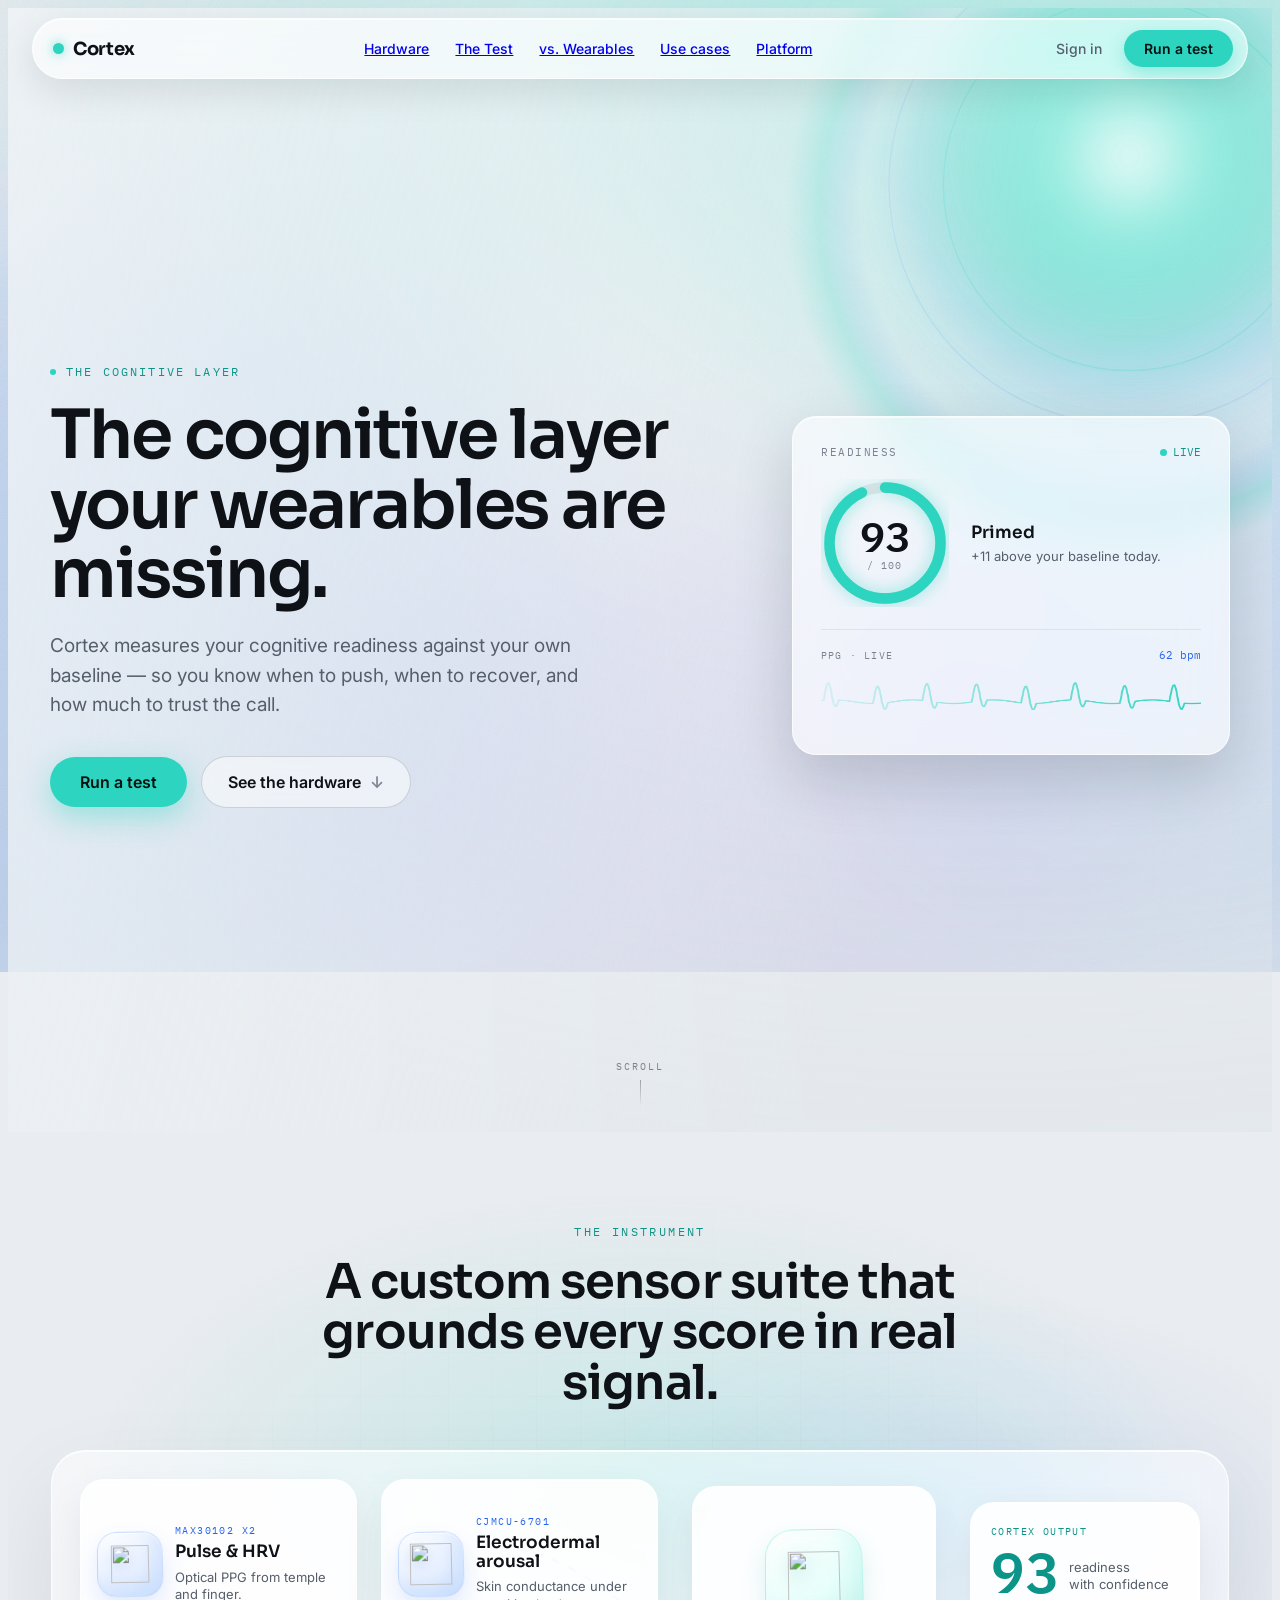
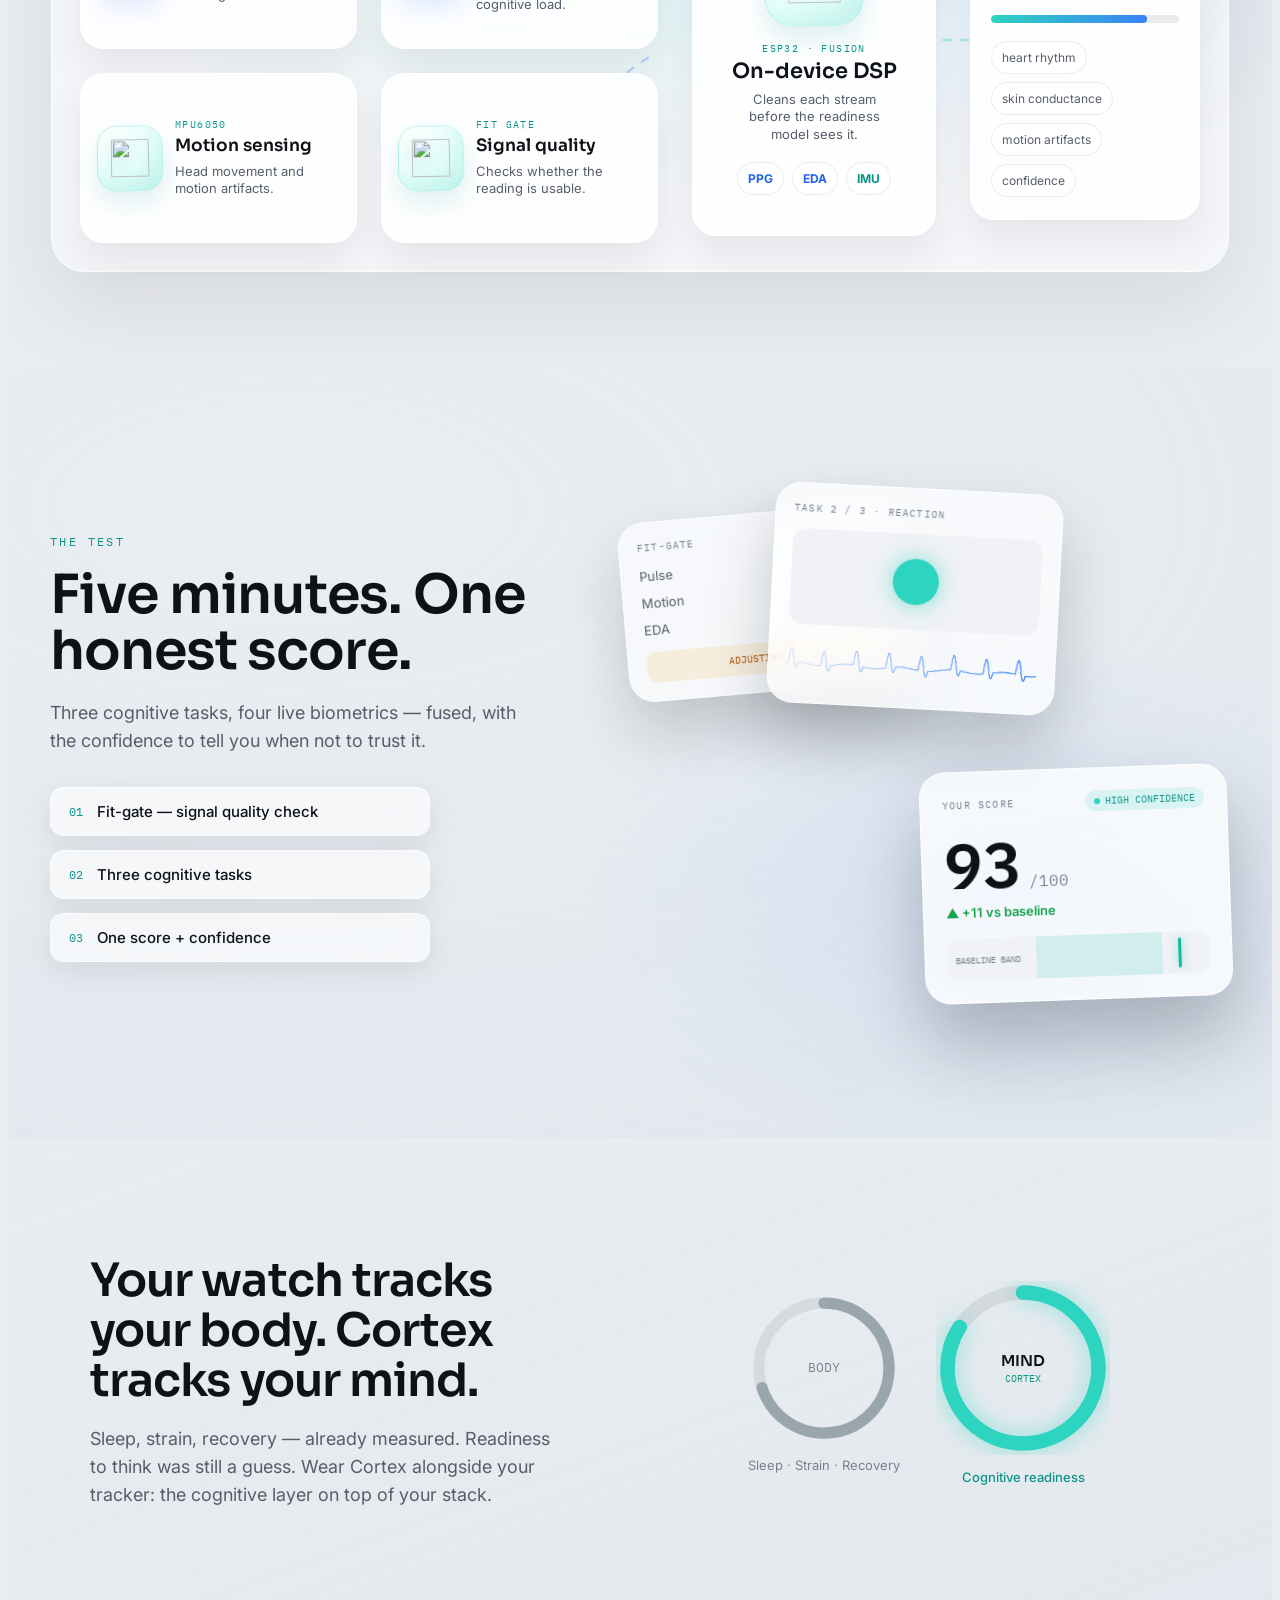
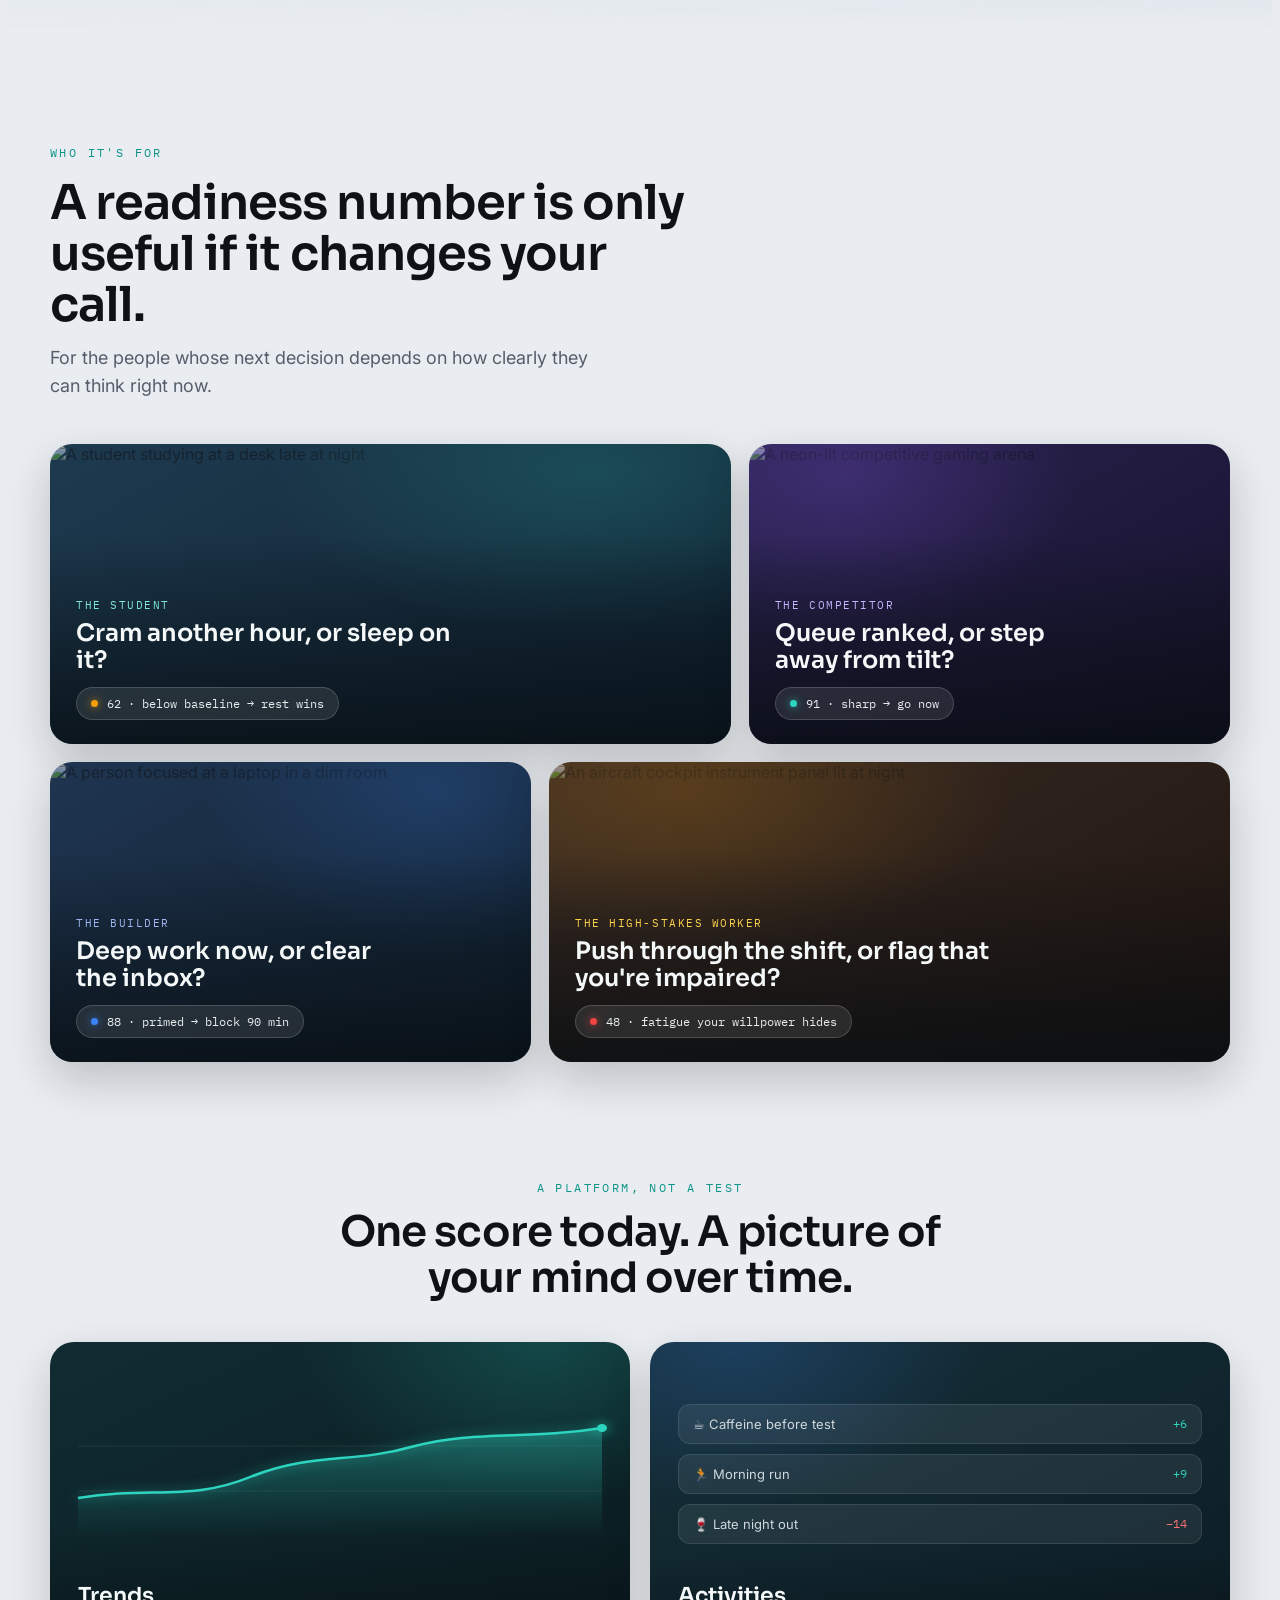
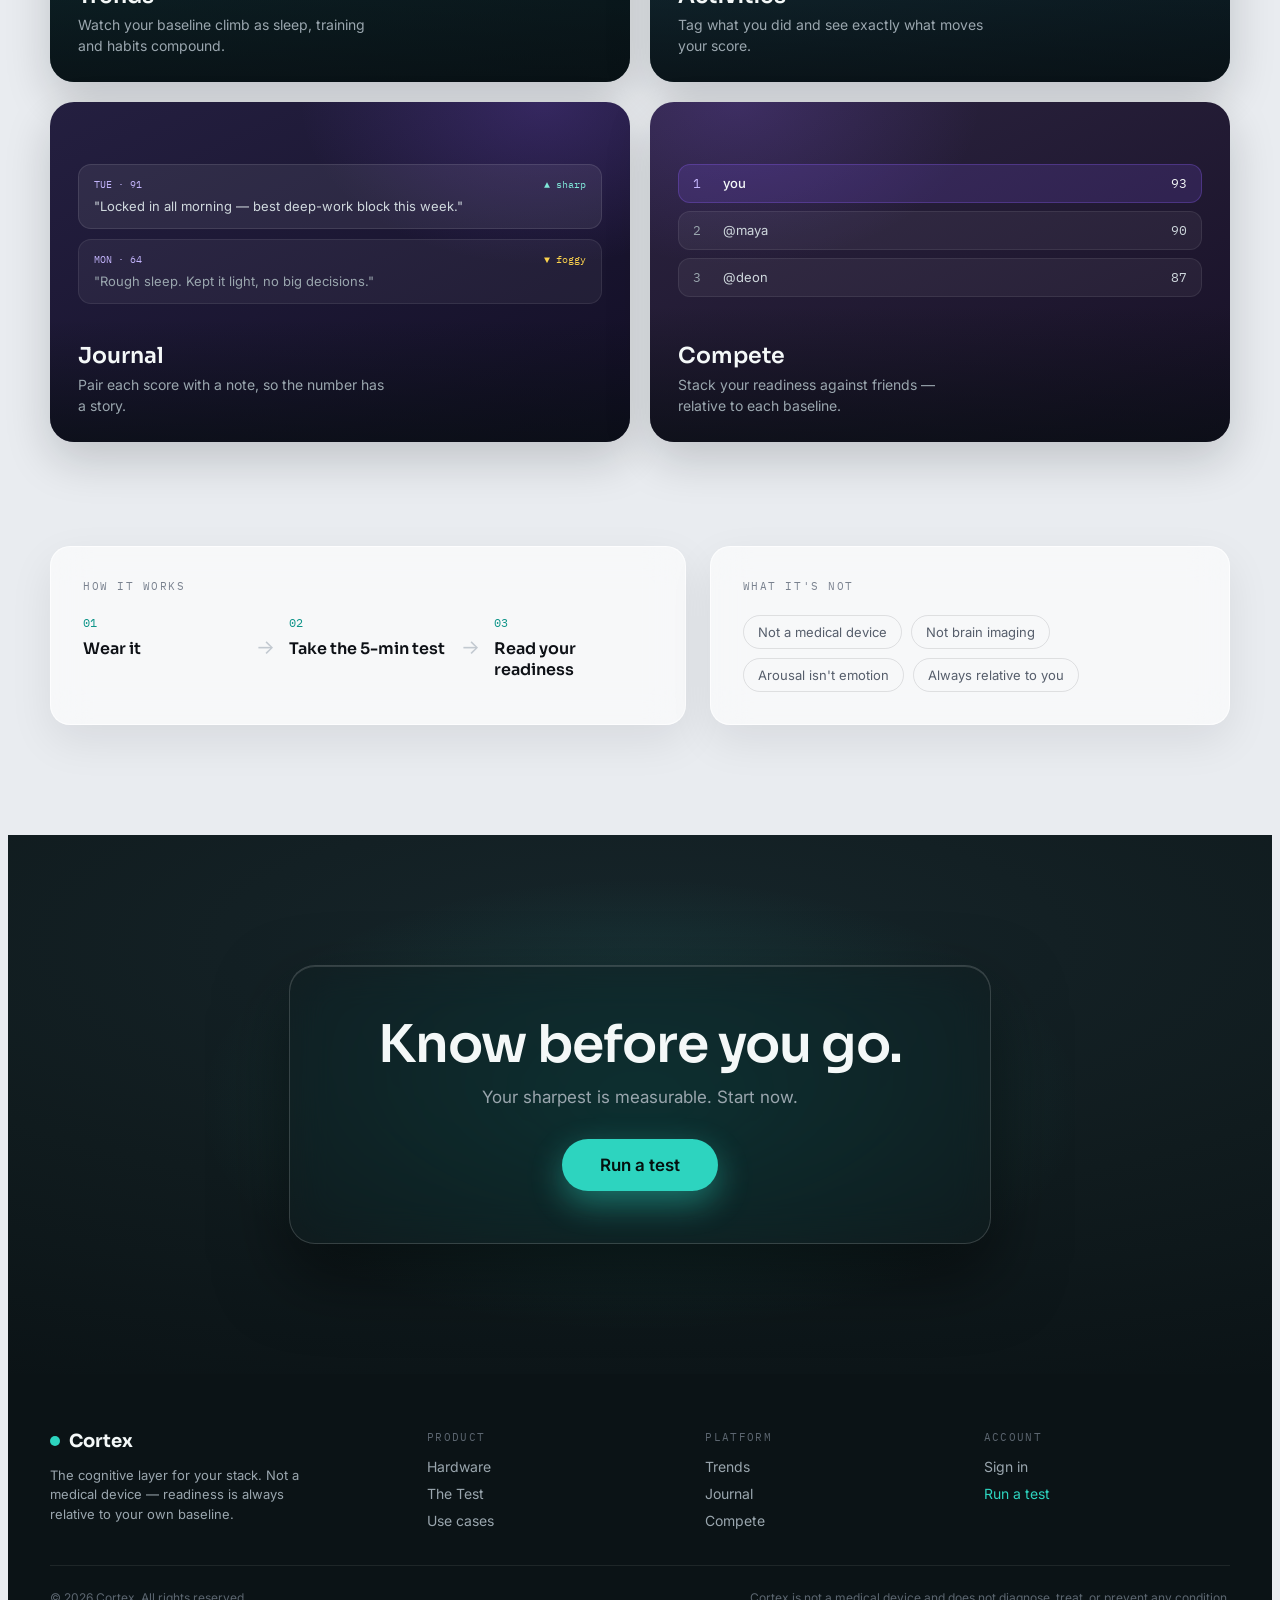
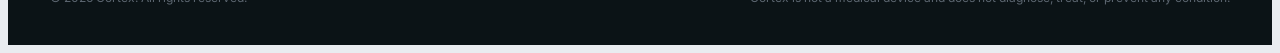
==== commit dd88e91f: "Landing: light ambient background system; replace ESP32 hero photo Add Whoop/Novu-style atmospheric " ====
--- a/index.html
+++ b/index.html
@@ -15,9 +15,18 @@
 <link rel="apple-touch-icon" href="icons/icon.svg" />
 <meta name="apple-mobile-web-app-capable" content="yes" />
 <meta name="apple-mobile-web-app-title" content="Cortex" />
-<link rel="preload" as="image" href="assets/sensors/esp32.png" />
+<link rel="preload" as="image" href="assets/bg/ambient-page.svg" />
+<link rel="preload" as="image" href="assets/bg/ambient-hero.svg" />
 <style>
   body{background:#E9ECF0;}
+  /* Ambient backdrop: one continuous atmosphere behind the whole page
+     (Whoop/Novu-style), drifting slowly so it feels alive. Fixed so all
+     sections scroll over the same image; light sections are made translucent
+     below so it shows through, dark cards (personas, CTA, footer) sit on top. */
+  .lp::before{content:"";position:fixed;inset:-8% -8% -8% -8%;z-index:-10;
+    background:url("assets/bg/ambient-page.svg") center/cover no-repeat,#E9ECF0;
+    animation:cxDrift 26s ease-in-out infinite alternate;pointer-events:none;}
+  @keyframes cxDrift{from{transform:translate3d(-1.4%,-1%,0) scale(1.04);}to{transform:translate3d(1.6%,1.4%,0) scale(1.1);}}
   ::selection{background:rgba(45,212,191,0.28);}
   @keyframes cxZoom{from{transform:scale(1);}to{transform:scale(1.09);}}
   @keyframes cxPulse{0%,100%{opacity:.35;transform:scale(1);}50%{opacity:1;transform:scale(1.7);}}
@@ -96,14 +105,11 @@
 
   <!-- ================= §1 HERO ================= -->
   <section id="hero" style="position:relative;isolation:isolate;min-height:100vh;display:flex;align-items:center;padding:128px 24px 96px;overflow:hidden;">
-    <div style="position:absolute;inset:0;z-index:-2;background:radial-gradient(120% 90% at 78% 12%,#F4F7F8 0%,#E7ECF0 45%,#DDE4E9 100%);"></div>
-    <div data-cx-parallax="0.18" style="position:absolute;inset:-6% -6% -6% -6%;z-index:-2;animation:cxZoom 16s ease-in-out infinite alternate;">
-      <div style="position:absolute;right:-4%;top:6%;width:min(560px,52vw);transform:rotate(8deg);filter:drop-shadow(0 50px 80px rgba(12,20,30,0.28));">
-        <div style="position:absolute;inset:-18%;background:radial-gradient(circle at 50% 45%,rgba(45,212,191,0.28),rgba(45,212,191,0) 62%);"></div>
-        <img src="assets/sensors/esp32.png" alt="Cortex ESP32 sensor hub" style="width:100%;display:block;position:relative;"/>
-      </div>
-    </div>
-    <div style="position:absolute;inset:0;z-index:-1;background:linear-gradient(105deg,rgba(238,242,245,0.92) 0%,rgba(238,242,245,0.5) 46%,rgba(238,242,245,0.08) 72%);"></div>
+    <div style="position:absolute;inset:0;z-index:-2;background:radial-gradient(120% 90% at 78% 12%,rgba(244,247,248,0.30) 0%,rgba(231,236,240,0.34) 45%,rgba(221,228,233,0.46) 100%);"></div>
+    <div data-cx-parallax="0.12" style="position:absolute;inset:-6% -6% -6% -6%;z-index:-2;animation:cxZoom 16s ease-in-out infinite alternate;">
+      <img src="assets/bg/ambient-hero.svg" alt="" aria-hidden="true" style="position:absolute;right:-10%;top:-6%;width:min(720px,64vw);display:block;pointer-events:none;"/>
+    </div>
+    <div style="position:absolute;inset:0;z-index:-1;background:linear-gradient(105deg,rgba(240,244,247,0.78) 0%,rgba(240,244,247,0.34) 44%,rgba(240,244,247,0) 70%);"></div>
 
     <div class="hero-grid" style="width:100%;max-width:1180px;margin:0 auto;display:grid;grid-template-columns:1.15fr 0.85fr;gap:48px;align-items:center;">
       <div>
@@ -272,7 +278,7 @@
 
   <!-- ================= §3 THE TEST — PEAK 2 ================= -->
   <section id="test" style="position:relative;isolation:isolate;padding:120px 24px 130px;overflow:hidden;">
-    <div style="position:absolute;inset:0;z-index:-2;background:radial-gradient(120% 90% at 22% 18%,#EEF3F7 0%,#E3EAF1 50%,#DBE4EC 100%);"></div>
+    <div style="position:absolute;inset:0;z-index:-2;background:radial-gradient(120% 90% at 22% 18%,rgba(238,243,247,0.30) 0%,rgba(227,234,241,0.40) 50%,rgba(219,228,236,0.50) 100%);"></div>
     <div style="position:absolute;inset:0;z-index:-2;background:radial-gradient(50% 50% at 80% 70%,rgba(59,130,246,0.1),rgba(59,130,246,0) 70%);"></div>
 
     <div class="test-grid" style="max-width:1180px;margin:0 auto;display:grid;grid-template-columns:0.92fr 1.08fr;gap:56px;align-items:center;">
@@ -338,7 +344,7 @@
 
   <!-- ================= §4 WHERE IT FITS ================= -->
   <section id="fits" style="position:relative;isolation:isolate;padding:118px 24px;overflow:hidden;-webkit-mask-image:linear-gradient(180deg,transparent,#000 5%,#000 95%,transparent);mask-image:linear-gradient(180deg,transparent,#000 5%,#000 95%,transparent);">
-    <div style="position:absolute;inset:0;z-index:-2;background:linear-gradient(160deg,#E9EEF2 0%,#E1E8EE 60%,#DCE4EB 100%);"></div>
+    <div style="position:absolute;inset:0;z-index:-2;background:linear-gradient(160deg,rgba(233,238,242,0.34) 0%,rgba(225,232,238,0.42) 60%,rgba(220,228,235,0.52) 100%);"></div>
     <div class="fits-grid" style="max-width:1100px;margin:0 auto;display:grid;grid-template-columns:1fr 1fr;gap:56px;align-items:center;">
       <div>
         <h2 data-reveal style="font-family:'Sora',sans-serif;font-weight:600;font-size:clamp(28px,3.8vw,46px);line-height:1.08;letter-spacing:-0.02em;margin:0 0 20px;max-width:14ch;">Your watch tracks your body. Cortex tracks your mind.</h2>
